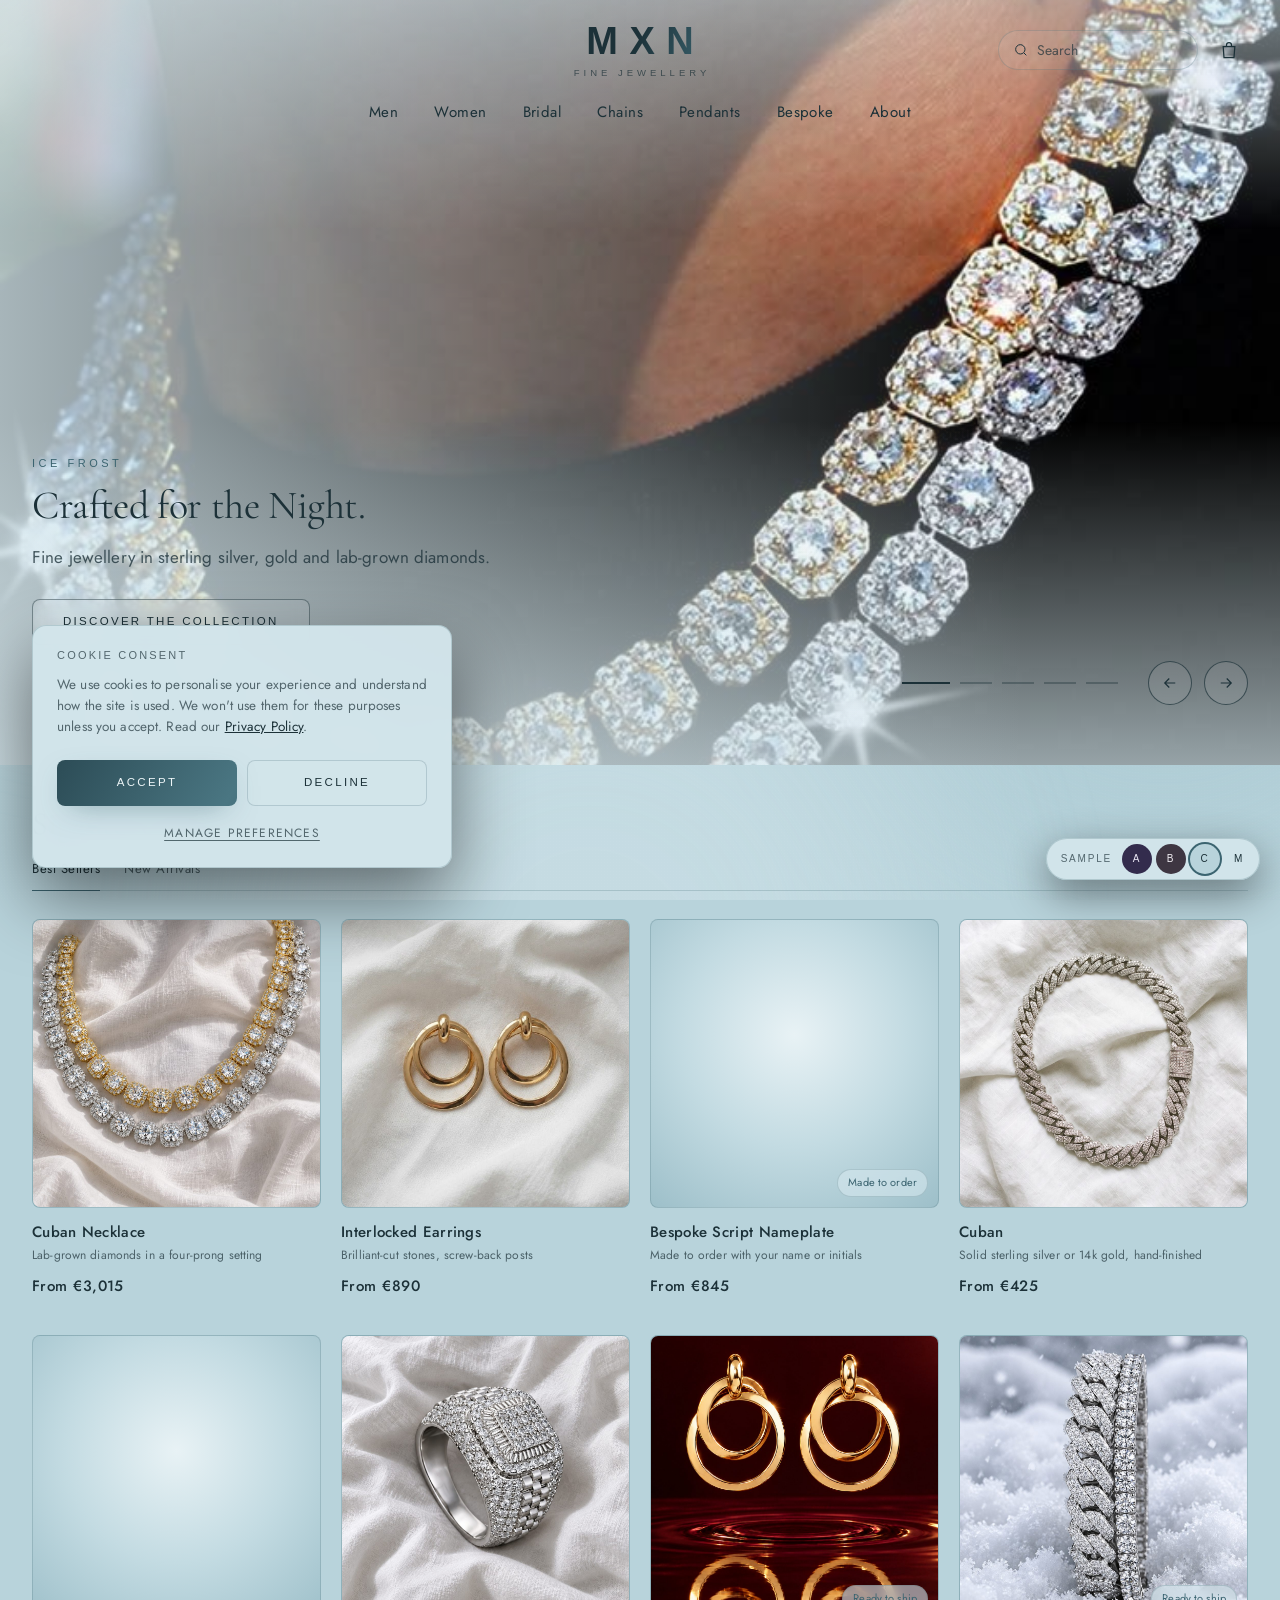
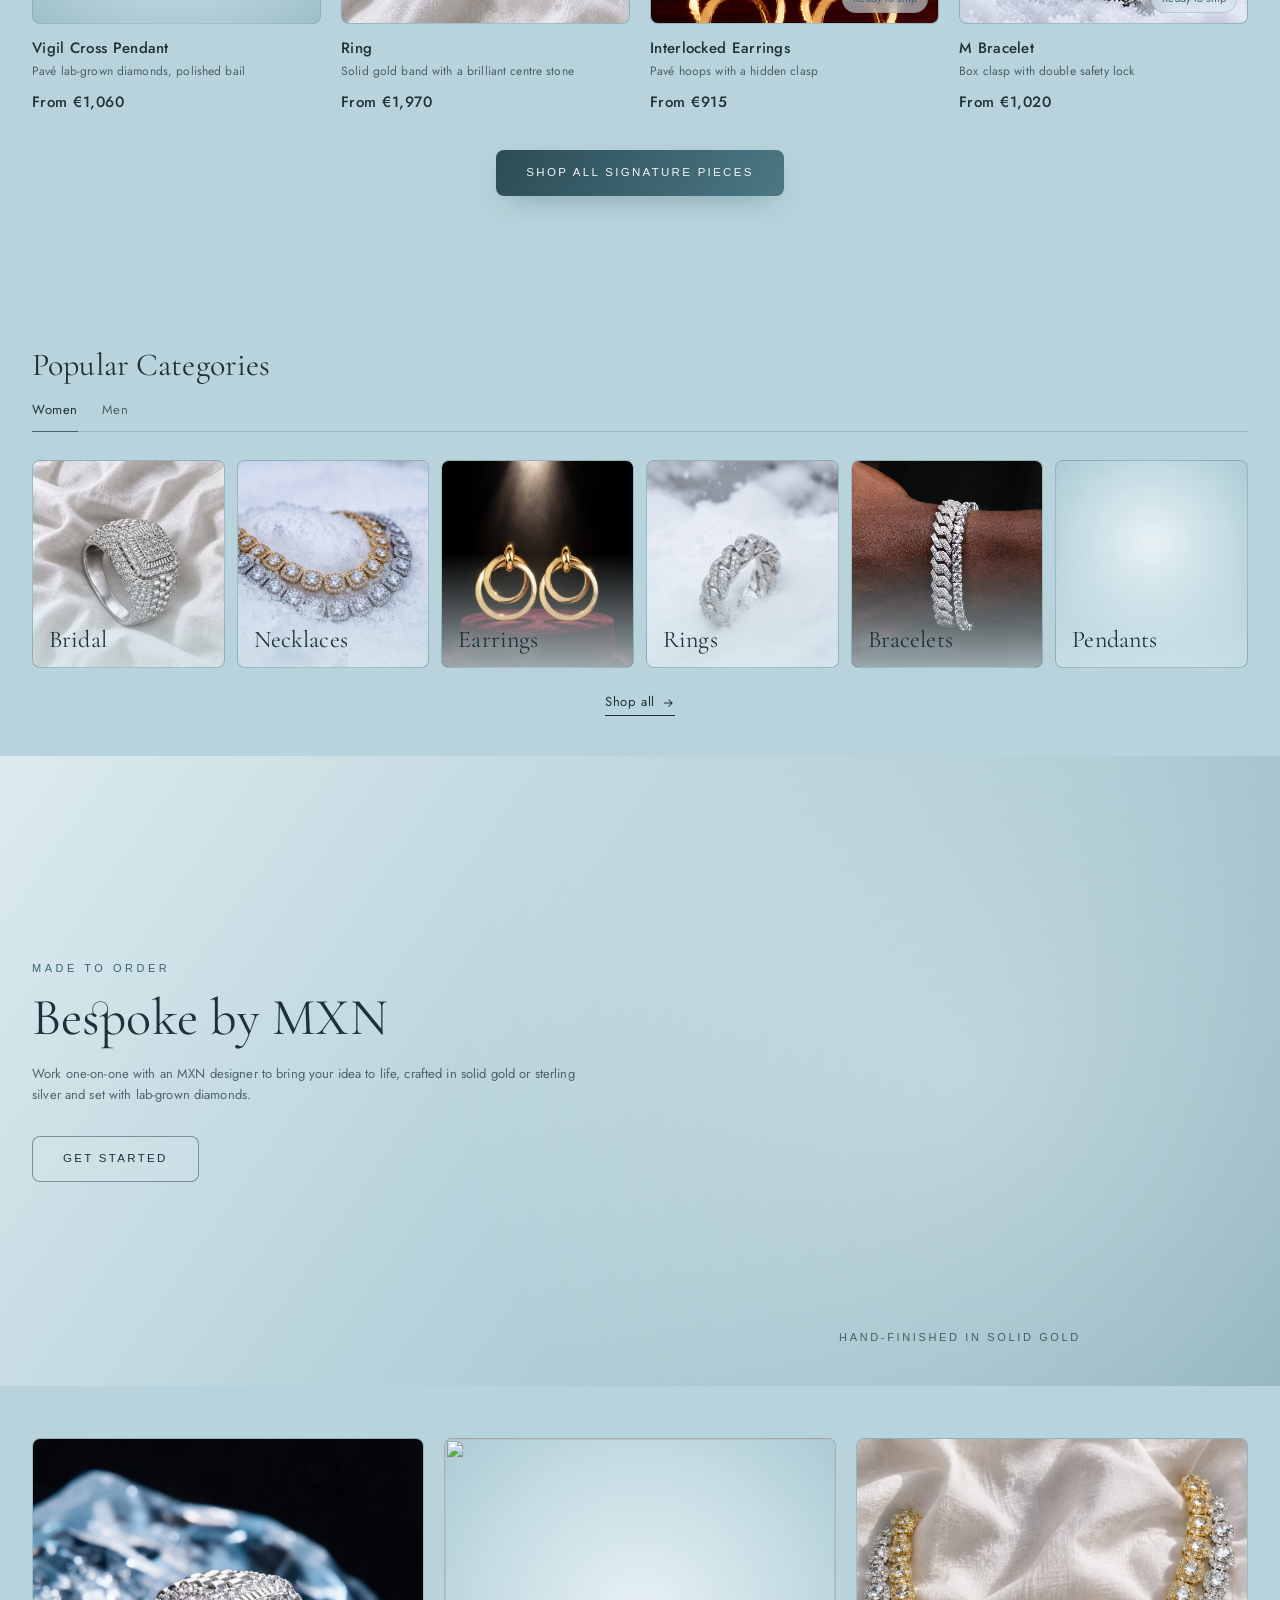
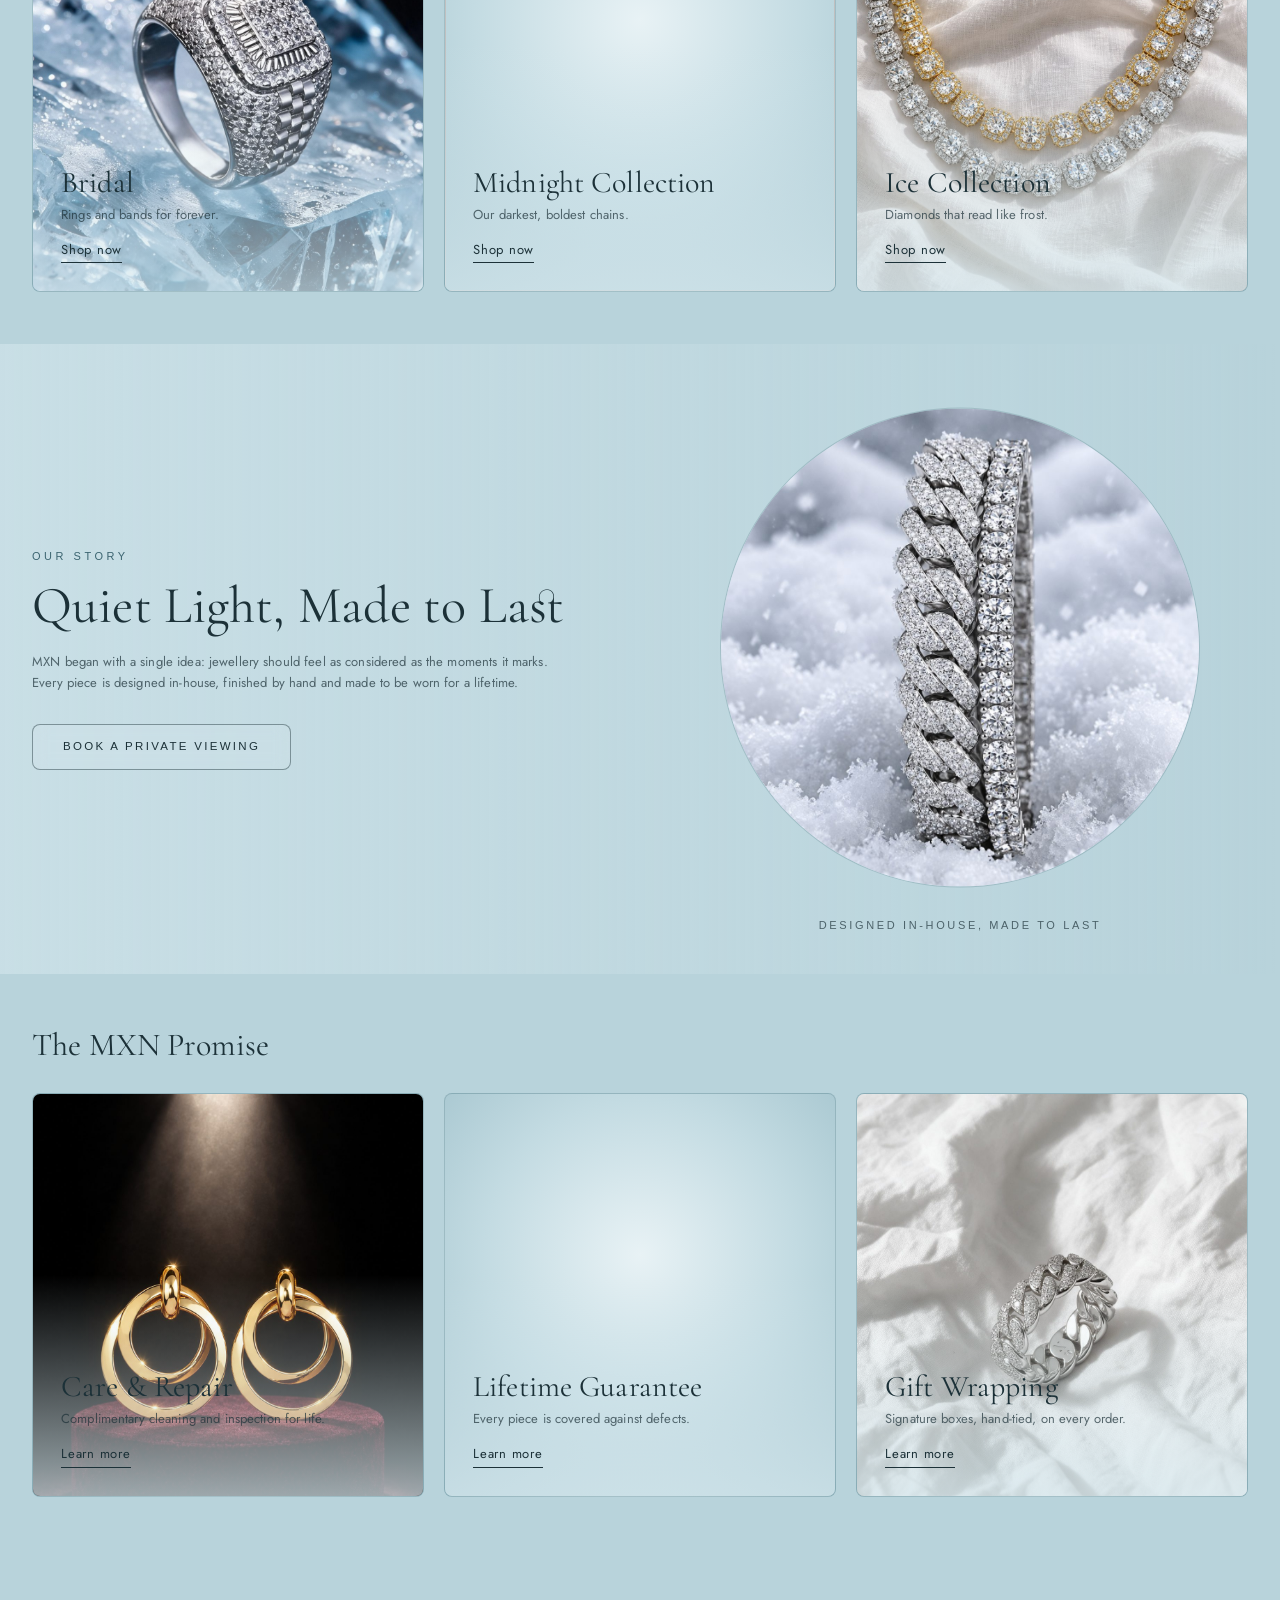
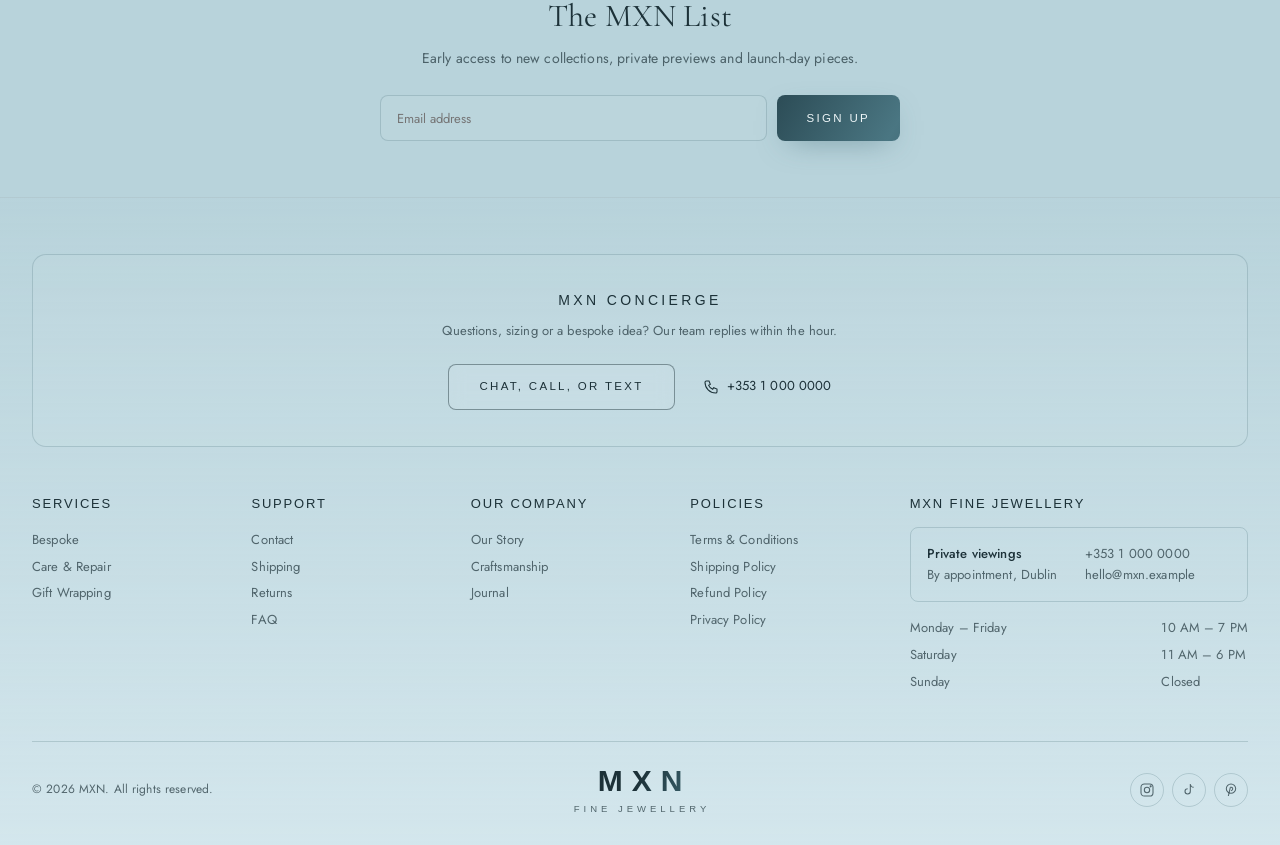
==== frost.html @ 188c4936 "Hero: full-bleed five-photo slideshow Co-Authored-By: Claude Opus 5.5 <noreply@anthropic.com>" ====
<!doctype html>
<html lang="en" data-theme="frost">
<head><meta name="robots" content="noindex, nofollow">
<meta charset="utf-8">
<meta name="viewport" content="width=device-width, initial-scale=1">
<title>MXN | Fine Jewellery — Ice Frost</title>
<meta name="description" content="MXN fine jewellery: chains, pendants, rings and earrings in sterling silver, gold and lab-grown diamonds.">
<script>document.documentElement.dataset.theme='frost';try{localStorage.setItem('mxn-theme','frost')}catch(e){}</script>
<link rel="preconnect" href="https://fonts.googleapis.com">
<link rel="preconnect" href="https://fonts.gstatic.com" crossorigin>
<link rel="stylesheet" href="https://fonts.googleapis.com/css2?family=Cormorant+Garamond:ital,wght@0,400;0,500;0,600;1,400;1,500&family=Jost:wght@300;400;500&family=Syncopate:wght@400;700&display=swap">
<link rel="stylesheet" href="assets/styles.css">
<link rel="icon" href="data:image/svg+xml,%3Csvg xmlns='http://www.w3.org/2000/svg' viewBox='0 0 32 32'%3E%3Crect width='32' height='32' rx='6' fill='%23332c4d'/%3E%3Ctext x='16' y='22' text-anchor='middle' font-family='serif' font-size='15' fill='%23b8d3db'%3EM%3C/text%3E%3C/svg%3E">
</head>
<body class="page-home">
<section class="cookie" id="cookie" aria-labelledby="cookie-h" hidden>
<h2 id="cookie-h">COOKIE CONSENT</h2>
<p>We use cookies to personalise your experience and understand how the site is used. We won't use them for these purposes unless you accept. Read our <a href="privacy-policy.html">Privacy Policy</a>.</p>
<div class="cookie-actions"><div class="cookie-btns"><button class="btn btn-solid" type="button" data-cookie="accept">Accept</button><button class="btn btn-line" type="button" data-cookie="decline">Decline</button></div>
<button class="link-btn small-caps" type="button" data-open="prefs">MANAGE PREFERENCES</button></div>
</section>
<div class="motion-bg" aria-hidden="true"><span class="orb o1"></span><span class="orb o2"></span><span class="orb o3"></span><span class="orb o4"></span><span class="grain"></span></div>
<a class="skip" href="#main">Skip to content</a>
<header class="site-header over-hero" id="top"><div class="header-inner">
<button class="icon-btn menu-btn" type="button" aria-label="Menu" data-open="mobile-menu"><svg viewBox="0 0 24 24" aria-hidden="true"><path d="M3 7h18M3 12h18M3 17h18"/></svg></button>
<a class="logo" href="home.html" aria-label="MXN home"><span class="logo-word">MXN</span><span class="logo-sub">Fine Jewellery</span></a>
<nav class="main-nav" aria-label="Main">
<ul><li class="has-mega" data-mega="men"><details><summary class="nav-link">Men</summary><div class="mega" id="mega-men" role="region" aria-label="men menu">
<div class="mega-inner">
<div class="mega-col"><h4>Men's Categories</h4><ul><li><a href="mens-chains.html">Chains</a></li><li><a href="mens-pendants.html">Pendants</a></li><li><a href="mens-jewelry.html">Earrings</a></li><li><a href="mens-jewelry.html">Bracelets</a></li><li><a href="mens-jewelry.html">Rings</a></li><li><a href="mens-jewelry.html">Necklaces</a></li></ul></div>
<div class="mega-col"><h4>Collections</h4><ul><li><a href="home.html#favourites">Signature Pieces</a></li><li><a href="mens-jewelry.html">New Arrivals</a></li><li><a href="home.html#bespoke">Bespoke</a></li><li><a href="mens-jewelry.html">Gifts</a></li></ul></div>
<div class="mega-tiles"><a class="mega-tile" href="mens-chains.html"><span class="tile-art"><img class="art-photo" src="photos/chains/cuban-01.jpg" alt="" loading="lazy" decoding="async"></span><span class="tile-label">Silver &amp; Gold Chains</span></a><a class="mega-tile" href="mens-pendants.html"><span class="tile-art"><svg class="art art-empty" viewBox="0 0 400 400" aria-hidden="true" xmlns="http://www.w3.org/2000/svg"></svg></span><span class="tile-label">Pendants</span></a><a class="mega-tile" href="home.html#bespoke"><span class="tile-art"><svg class="art art-empty" viewBox="0 0 400 400" aria-hidden="true" xmlns="http://www.w3.org/2000/svg"></svg></span><span class="tile-label">Bespoke</span></a></div>
</div>
<div class="mega-foot"><a href="mens-jewelry.html">Shop all men's jewellery <svg viewBox="0 0 24 24" aria-hidden="true"><path d="M9 6l6 6-6 6"/></svg></a></div>
</div></details></li><li class="has-mega" data-mega="women"><details><summary class="nav-link">Women</summary><div class="mega" id="mega-women" role="region" aria-label="women menu">
<div class="mega-inner">
<div class="mega-col"><h4>Women's Categories</h4><ul><li><a href="mens-jewelry.html">Necklaces</a></li><li><a href="mens-jewelry.html">Earrings</a></li><li><a href="mens-jewelry.html">Rings</a></li><li><a href="mens-jewelry.html">Bracelets</a></li><li><a href="mens-pendants.html">Pendants</a></li><li><a href="home.html#collections">Bridal</a></li></ul></div>
<div class="mega-col"><h4>Collections</h4><ul><li><a href="home.html#favourites">Signature Pieces</a></li><li><a href="mens-jewelry.html">New Arrivals</a></li><li><a href="home.html#bespoke">Bespoke</a></li><li><a href="mens-jewelry.html">Gifts</a></li></ul></div>
<div class="mega-tiles"><a class="mega-tile" href="mens-jewelry.html"><span class="tile-art"><img class="art-photo" src="photos/necklaces/cuban-necklace-01.jpg" alt="" loading="lazy" decoding="async"></span><span class="tile-label">Tennis Necklaces</span></a><a class="mega-tile" href="mens-jewelry.html"><span class="tile-art"><img class="art-photo" src="photos/earrings/interlocked-earrings-02.jpg" alt="" loading="lazy" decoding="async"></span><span class="tile-label">Earrings</span></a><a class="mega-tile" href="mens-jewelry.html"><span class="tile-art"><img class="art-photo" src="photos/rings/cuban-ring-03.jpg" alt="" loading="lazy" decoding="async"></span><span class="tile-label">Rings</span></a></div>
</div>
<div class="mega-foot"><a href="mens-jewelry.html">Shop all women's jewellery <svg viewBox="0 0 24 24" aria-hidden="true"><path d="M9 6l6 6-6 6"/></svg></a></div>
</div></details></li><li><a class="nav-link" href="home.html#collections">Bridal</a></li><li><a class="nav-link" href="mens-chains.html">Chains</a></li><li><a class="nav-link" href="mens-pendants.html">Pendants</a></li><li><a class="nav-link" href="home.html#bespoke">Bespoke</a></li><li><a class="nav-link" href="home.html#story">About</a></li></ul>
</nav>
<div class="header-tools">
<form class="search" role="search" action="mens-jewelry.html"><span class="search-ic"><svg viewBox="0 0 24 24" aria-hidden="true"><circle cx="11" cy="11" r="7"/><path d="M20 20l-3.5-3.5"/></svg></span><input type="search" name="q" placeholder="Search" aria-label="Search"></form>
<button class="icon-btn search-mobile" type="button" aria-label="Search" data-open="search-drawer"><svg viewBox="0 0 24 24" aria-hidden="true"><circle cx="11" cy="11" r="7"/><path d="M20 20l-3.5-3.5"/></svg></button>
<button class="icon-btn bag-btn" type="button" aria-label="Bag" data-open="bag"><svg viewBox="0 0 24 24" aria-hidden="true"><path d="M5 8h14l-1 13H6z"/><path d="M9 8V6a3 3 0 0 1 6 0v2"/></svg><span class="bag-count" hidden>0</span></button>
</div>
</div></header>
<main id="main">

<section class="hero-outer" aria-label="Featured">
<section class="hero" aria-roledescription="carousel" aria-label="Featured">
<div class="hero-track">
<div class="hero-slide active" role="group" aria-label="Slide 1 of 5">
<div class="hero-scene has-photo"><div class="hero-bg"><img class="art-photo" src="photos/chains/box-chain-04.jpg" alt="" style="object-position:50% 35%" fetchpriority="high" decoding="async"></div></div>
<div class="hero-copy"><p class="eyebrow">Ice Frost</p><h1 class="hero-title">Crafted for the Night.</h1><p class="hero-sub">Fine jewellery in sterling silver, gold and lab-grown diamonds.</p><a class="btn btn-glass" href="mens-jewelry.html">Discover the collection</a></div>
</div><div class="hero-slide" role="group" aria-label="Slide 2 of 5" aria-hidden="true">
<div class="hero-scene has-photo"><div class="hero-bg"><img class="art-photo" src="photos/earrings/interlocked-earrings-02.jpg" alt="" style="object-position:50% 40%" decoding="async"></div></div>
<div class="hero-copy"><p class="eyebrow">Ice Frost</p><h1 class="hero-title">Light, Held Close.</h1><p class="hero-sub">Gold earrings that catch every room.</p><a class="btn btn-glass" href="mens-jewelry.html">Shop earrings</a></div>
</div><div class="hero-slide" role="group" aria-label="Slide 3 of 5" aria-hidden="true">
<div class="hero-scene has-photo"><div class="hero-bg"><img class="art-photo" src="photos/necklaces/cuban-necklace-03.jpg" alt="" style="object-position:50% 50%" decoding="async"></div></div>
<div class="hero-copy"><p class="eyebrow">Ice Frost</p><h1 class="hero-title">Cut Like Ice.</h1><p class="hero-sub">Lab-grown diamonds, set by hand in silver and gold.</p><a class="btn btn-glass" href="mens-jewelry.html">Shop necklaces</a></div>
</div><div class="hero-slide" role="group" aria-label="Slide 4 of 5" aria-hidden="true">
<div class="hero-scene has-photo"><div class="hero-bg"><img class="art-photo" src="photos/rings/ring-07.jpg" alt="" style="object-position:50% 55%" decoding="async"></div></div>
<div class="hero-copy"><p class="eyebrow">Ice Frost</p><h1 class="hero-title">Bespoke by MXN.</h1><p class="hero-sub">Your name, your initials, your idea — made by hand.</p><a class="btn btn-glass" href="home.html#bespoke">Start your design</a></div>
</div><div class="hero-slide" role="group" aria-label="Slide 5 of 5" aria-hidden="true">
<div class="hero-scene has-photo"><div class="hero-bg"><img class="art-photo" src="photos/bracelets/cuban-bracelet-05.jpg" alt="" style="object-position:50% 50%" decoding="async"></div></div>
<div class="hero-copy"><p class="eyebrow">Ice Frost</p><h1 class="hero-title">Made to Be Stacked.</h1><p class="hero-sub">Cuban links and tennis bracelets that layer beautifully.</p><a class="btn btn-glass" href="mens-jewelry.html">Shop bracelets</a></div>
</div>
</div>
<div class="hero-ctrl"><div class="hero-dots"><button type="button" aria-label="Go to slide 1" class="on" data-slide="0"></button><button type="button" aria-label="Go to slide 2" class="" data-slide="1"></button><button type="button" aria-label="Go to slide 3" class="" data-slide="2"></button><button type="button" aria-label="Go to slide 4" class="" data-slide="3"></button><button type="button" aria-label="Go to slide 5" class="" data-slide="4"></button></div>
<button class="circle-btn" type="button" aria-label="Previous slide" data-hero="prev"><svg viewBox="0 0 24 24" aria-hidden="true"><path d="M19 12H5M11 6l-6 6 6 6"/></svg></button><button class="circle-btn" type="button" aria-label="Next slide" data-hero="next"><svg viewBox="0 0 24 24" aria-hidden="true"><path d="M5 12h14M13 6l6 6-6 6"/></svg></button></div>
</section>
</section>

<section class="sec favourites" id="favourites" aria-labelledby="fav-h">
<div class="sec-head"><h2 id="fav-h" class="reveal">Signature Pieces</h2>
<div class="tabs line" role="tablist"><button role="tab" aria-selected="true" data-tab="fav-best">Best Sellers</button><button role="tab" aria-selected="false" data-tab="fav-new">New Arrivals</button></div></div>
<div class="tab-panel grid products" id="fav-best"><div class="card reveal " data-price="3015" data-metal="gold" data-ready="0" data-new="0" data-id="33">
<a class="card-media" href="#" aria-label="Cuban Necklace">
<span class="card-img a photo"><img src="photos/necklaces/cuban-necklace-01.jpg" alt="Cuban Necklace" loading="lazy" decoding="async"></span><span class="card-img b photo"><img src="photos/necklaces/cuban-necklace-01-hover.jpg" alt="" loading="lazy" decoding="async"></span>
<span class="shine"></span>

</a>
<button class="quick-add" type="button" data-add="Cuban Necklace">Add to bag</button>
<div class="card-body">
<h3 class="card-title"><a href="#">Cuban Necklace</a></h3>
<p class="card-line">Lab-grown diamonds in a four-prong setting</p>
<p class="price">From €3,015</p>
</div>
</div><div class="card reveal " data-price="890" data-metal="silver" data-ready="0" data-new="0" data-id="34">
<a class="card-media" href="#" aria-label="Interlocked Earrings">
<span class="card-img a photo"><img src="photos/earrings/interlocked-earrings-01.jpg" alt="Interlocked Earrings" loading="lazy" decoding="async"></span><span class="card-img b photo"><img src="photos/earrings/interlocked-earrings-01-hover.jpg" alt="" loading="lazy" decoding="async"></span>
<span class="shine"></span>

</a>
<button class="quick-add" type="button" data-add="Interlocked Earrings">Add to bag</button>
<div class="card-body">
<h3 class="card-title"><a href="#">Interlocked Earrings</a></h3>
<p class="card-line">Brilliant-cut stones, screw-back posts</p>
<p class="price">From €890</p>
</div>
</div><div class="card reveal " data-price="845" data-metal="rose" data-ready="1" data-new="1" data-id="35">
<a class="card-media" href="#" aria-label="Bespoke Script Nameplate">
<span class="card-img a"><svg class="art art-empty" viewBox="0 0 400 400" aria-hidden="true" xmlns="http://www.w3.org/2000/svg"></svg></span><span class="card-img b"><svg class="art art-empty" viewBox="0 0 400 400" aria-hidden="true" xmlns="http://www.w3.org/2000/svg"></svg></span>
<span class="shine"></span>
<span class="badge">Made to order</span>
</a>
<button class="quick-add" type="button" data-add="Bespoke Script Nameplate">Add to bag</button>
<div class="card-body">
<h3 class="card-title"><a href="#">Bespoke Script Nameplate</a></h3>
<p class="card-line">Made to order with your name or initials</p>
<p class="price">From €845</p>
</div>
</div><div class="card reveal " data-price="425" data-metal="rose" data-ready="0" data-new="0" data-id="36">
<a class="card-media" href="#" aria-label="Cuban">
<span class="card-img a photo"><img src="photos/chains/cuban-01.jpg" alt="Cuban" loading="lazy" decoding="async"></span><span class="card-img b photo"><img src="photos/chains/cuban-01-hover.jpg" alt="" loading="lazy" decoding="async"></span>
<span class="shine"></span>

</a>
<button class="quick-add" type="button" data-add="Cuban">Add to bag</button>
<div class="card-body">
<h3 class="card-title"><a href="#">Cuban</a></h3>
<p class="card-line">Solid sterling silver or 14k gold, hand-finished</p>
<p class="price">From €425</p>
</div>
</div><div class="card reveal " data-price="1060" data-metal="gold" data-ready="0" data-new="1" data-id="37">
<a class="card-media" href="#" aria-label="Vigil Cross Pendant">
<span class="card-img a"><svg class="art art-empty" viewBox="0 0 400 400" aria-hidden="true" xmlns="http://www.w3.org/2000/svg"></svg></span><span class="card-img b"><svg class="art art-empty" viewBox="0 0 400 400" aria-hidden="true" xmlns="http://www.w3.org/2000/svg"></svg></span>
<span class="shine"></span>

</a>
<button class="quick-add" type="button" data-add="Vigil Cross Pendant">Add to bag</button>
<div class="card-body">
<h3 class="card-title"><a href="#">Vigil Cross Pendant</a></h3>
<p class="card-line">Pavé lab-grown diamonds, polished bail</p>
<p class="price">From €1,060</p>
</div>
</div><div class="card reveal " data-price="1970" data-metal="silver" data-ready="0" data-new="0" data-id="38">
<a class="card-media" href="#" aria-label="Ring">
<span class="card-img a photo"><img src="photos/rings/ring-01.jpg" alt="Ring" loading="lazy" decoding="async"></span><span class="card-img b photo"><img src="photos/rings/ring-01-hover.jpg" alt="" loading="lazy" decoding="async"></span>
<span class="shine"></span>

</a>
<button class="quick-add" type="button" data-add="Ring">Add to bag</button>
<div class="card-body">
<h3 class="card-title"><a href="#">Ring</a></h3>
<p class="card-line">Solid gold band with a brilliant centre stone</p>
<p class="price">From €1,970</p>
</div>
</div><div class="card reveal " data-price="915" data-metal="gold" data-ready="1" data-new="1" data-id="39">
<a class="card-media" href="#" aria-label="Interlocked Earrings">
<span class="card-img a photo"><img src="photos/earrings/interlocked-earrings-02.jpg" alt="Interlocked Earrings" loading="lazy" decoding="async"></span><span class="card-img b photo"><img src="photos/earrings/interlocked-earrings-02-hover.jpg" alt="" loading="lazy" decoding="async"></span>
<span class="shine"></span>
<span class="badge">Ready to ship</span>
</a>
<button class="quick-add" type="button" data-add="Interlocked Earrings">Add to bag</button>
<div class="card-body">
<h3 class="card-title"><a href="#">Interlocked Earrings</a></h3>
<p class="card-line">Pavé hoops with a hidden clasp</p>
<p class="price">From €915</p>
</div>
</div><div class="card reveal " data-price="1020" data-metal="rose" data-ready="1" data-new="0" data-id="40">
<a class="card-media" href="#" aria-label="M Bracelet">
<span class="card-img a photo"><img src="photos/bracelets/m-bracelet-01.jpg" alt="M Bracelet" loading="lazy" decoding="async"></span><span class="card-img b photo"><img src="photos/bracelets/m-bracelet-01-hover.jpg" alt="" loading="lazy" decoding="async"></span>
<span class="shine"></span>
<span class="badge">Ready to ship</span>
</a>
<button class="quick-add" type="button" data-add="M Bracelet">Add to bag</button>
<div class="card-body">
<h3 class="card-title"><a href="#">M Bracelet</a></h3>
<p class="card-line">Box clasp with double safety lock</p>
<p class="price">From €1,020</p>
</div>
</div></div>
<div class="tab-panel grid products" id="fav-new" hidden><div class="card reveal " data-price="865" data-metal="silver" data-ready="1" data-new="0" data-id="41">
<a class="card-media" href="#" aria-label="Vigil Cross Pendant">
<span class="card-img a"><svg class="art art-empty" viewBox="0 0 400 400" aria-hidden="true" xmlns="http://www.w3.org/2000/svg"></svg></span><span class="card-img b"><svg class="art art-empty" viewBox="0 0 400 400" aria-hidden="true" xmlns="http://www.w3.org/2000/svg"></svg></span>
<span class="shine"></span>
<span class="badge">Ready to ship</span>
</a>
<button class="quick-add" type="button" data-add="Vigil Cross Pendant">Add to bag</button>
<div class="card-body">
<h3 class="card-title"><a href="#">Vigil Cross Pendant</a></h3>
<p class="card-line">Pavé lab-grown diamonds, polished bail</p>
<p class="price">From €865</p>
</div>
</div><div class="card reveal " data-price="480" data-metal="rose" data-ready="1" data-new="0" data-id="42">
<a class="card-media" href="#" aria-label="Cuban">
<span class="card-img a photo"><img src="photos/chains/cuban-02.jpg" alt="Cuban" loading="lazy" decoding="async"></span><span class="card-img b photo same"><img src="photos/chains/cuban-02.jpg" alt="" loading="lazy" decoding="async"></span>
<span class="shine"></span>
<span class="badge">Ready to ship</span>
</a>
<button class="quick-add" type="button" data-add="Cuban">Add to bag</button>
<div class="card-body">
<h3 class="card-title"><a href="#">Cuban</a></h3>
<p class="card-line">Solid sterling silver or 14k gold, hand-finished</p>
<p class="price">From €480</p>
</div>
</div><div class="card reveal " data-price="1160" data-metal="rose" data-ready="1" data-new="1" data-id="43">
<a class="card-media" href="#" aria-label="Interlocked Earrings">
<span class="card-img a photo"><img src="photos/earrings/interlocked-earrings-03.jpg" alt="Interlocked Earrings" loading="lazy" decoding="async"></span><span class="card-img b photo same"><img src="photos/earrings/interlocked-earrings-03.jpg" alt="" loading="lazy" decoding="async"></span>
<span class="shine"></span>
<span class="badge">Ready to ship</span>
</a>
<button class="quick-add" type="button" data-add="Interlocked Earrings">Add to bag</button>
<div class="card-body">
<h3 class="card-title"><a href="#">Interlocked Earrings</a></h3>
<p class="card-line">Pavé hoops with a hidden clasp</p>
<p class="price">From €1,160</p>
</div>
</div><div class="card reveal " data-price="2150" data-metal="silver" data-ready="1" data-new="1" data-id="44">
<a class="card-media" href="#" aria-label="Ring">
<span class="card-img a photo"><img src="photos/rings/ring-02.jpg" alt="Ring" loading="lazy" decoding="async"></span><span class="card-img b photo same"><img src="photos/rings/ring-02.jpg" alt="" loading="lazy" decoding="async"></span>
<span class="shine"></span>
<span class="badge">Ready to ship</span>
</a>
<button class="quick-add" type="button" data-add="Ring">Add to bag</button>
<div class="card-body">
<h3 class="card-title"><a href="#">Ring</a></h3>
<p class="card-line">Solid gold band with a brilliant centre stone</p>
<p class="price">From €2,150</p>
</div>
</div><div class="card reveal " data-price="1160" data-metal="gold" data-ready="1" data-new="0" data-id="45">
<a class="card-media" href="#" aria-label="M Bracelet">
<span class="card-img a photo"><img src="photos/bracelets/m-bracelet-02.jpg" alt="M Bracelet" loading="lazy" decoding="async"></span><span class="card-img b photo same"><img src="photos/bracelets/m-bracelet-02.jpg" alt="" loading="lazy" decoding="async"></span>
<span class="shine"></span>
<span class="badge">Ready to ship</span>
</a>
<button class="quick-add" type="button" data-add="M Bracelet">Add to bag</button>
<div class="card-body">
<h3 class="card-title"><a href="#">M Bracelet</a></h3>
<p class="card-line">Box clasp with double safety lock</p>
<p class="price">From €1,160</p>
</div>
</div><div class="card reveal " data-price="690" data-metal="silver" data-ready="0" data-new="0" data-id="46">
<a class="card-media" href="#" aria-label="Queen Bee">
<span class="card-img a photo"><img src="photos/earrings/queen-bee-04.jpg" alt="Queen Bee" loading="lazy" decoding="async"></span><span class="card-img b photo"><img src="photos/earrings/queen-bee-04-hover.jpg" alt="" loading="lazy" decoding="async"></span>
<span class="shine"></span>

</a>
<button class="quick-add" type="button" data-add="Queen Bee">Add to bag</button>
<div class="card-body">
<h3 class="card-title"><a href="#">Queen Bee</a></h3>
<p class="card-line">Brilliant-cut stones, screw-back posts</p>
<p class="price">From €690</p>
</div>
</div><div class="card reveal " data-price="2965" data-metal="gold" data-ready="0" data-new="0" data-id="47">
<a class="card-media" href="#" aria-label="Cuban Necklace">
<span class="card-img a photo"><img src="photos/necklaces/cuban-necklace-02.jpg" alt="Cuban Necklace" loading="lazy" decoding="async"></span><span class="card-img b photo"><img src="photos/necklaces/cuban-necklace-02-hover.jpg" alt="" loading="lazy" decoding="async"></span>
<span class="shine"></span>

</a>
<button class="quick-add" type="button" data-add="Cuban Necklace">Add to bag</button>
<div class="card-body">
<h3 class="card-title"><a href="#">Cuban Necklace</a></h3>
<p class="card-line">Lab-grown diamonds in a four-prong setting</p>
<p class="price">From €2,965</p>
</div>
</div><div class="card reveal " data-price="1205" data-metal="rose" data-ready="1" data-new="0" data-id="48">
<a class="card-media" href="#" aria-label="Vigil Cross Pendant">
<span class="card-img a"><svg class="art art-empty" viewBox="0 0 400 400" aria-hidden="true" xmlns="http://www.w3.org/2000/svg"></svg></span><span class="card-img b"><svg class="art art-empty" viewBox="0 0 400 400" aria-hidden="true" xmlns="http://www.w3.org/2000/svg"></svg></span>
<span class="shine"></span>
<span class="badge">Ready to ship</span>
</a>
<button class="quick-add" type="button" data-add="Vigil Cross Pendant">Add to bag</button>
<div class="card-body">
<h3 class="card-title"><a href="#">Vigil Cross Pendant</a></h3>
<p class="card-line">Pavé lab-grown diamonds, polished bail</p>
<p class="price">From €1,205</p>
</div>
</div></div>
<div class="center"><a class="btn btn-solid" href="mens-jewelry.html">Shop all signature pieces</a></div>
</section>

<section class="sec categories" id="categories" aria-labelledby="cat-h">
<div class="sec-head"><h2 id="cat-h" class="reveal">Popular Categories</h2>
<div class="tabs line" role="tablist"><button role="tab" aria-selected="true" data-tab="cat-women">Women</button><button role="tab" aria-selected="false" data-tab="cat-men">Men</button></div></div>
<div class="tab-panel grid cats" id="cat-women"><a class="cat-tile reveal" href="home.html#collections"><span class="tile-art"><img class="art-photo" src="photos/rings/ring-01.jpg" alt="" loading="lazy" decoding="async"></span><span class="tile-label">Bridal</span></a><a class="cat-tile reveal" href="mens-jewelry.html"><span class="tile-art"><img class="art-photo" src="photos/necklaces/cuban-necklace-02.jpg" alt="" loading="lazy" decoding="async"></span><span class="tile-label">Necklaces</span></a><a class="cat-tile reveal" href="mens-jewelry.html"><span class="tile-art"><img class="art-photo" src="photos/earrings/interlocked-earrings-03.jpg" alt="" loading="lazy" decoding="async"></span><span class="tile-label">Earrings</span></a><a class="cat-tile reveal" href="mens-jewelry.html"><span class="tile-art"><img class="art-photo" src="photos/rings/cuban-ring-04.jpg" alt="" loading="lazy" decoding="async"></span><span class="tile-label">Rings</span></a><a class="cat-tile reveal" href="mens-jewelry.html"><span class="tile-art"><img class="art-photo" src="photos/bracelets/cuban-bracelet-05.jpg" alt="" loading="lazy" decoding="async"></span><span class="tile-label">Bracelets</span></a><a class="cat-tile reveal" href="mens-pendants.html"><span class="tile-art"><svg class="art art-empty" viewBox="0 0 400 400" aria-hidden="true" xmlns="http://www.w3.org/2000/svg"></svg></span><span class="tile-label">Pendants</span></a></div>
<div class="tab-panel grid cats" id="cat-men" hidden><a class="cat-tile reveal" href="mens-chains.html"><span class="tile-art"><img class="art-photo" src="photos/chains/cuban-01.jpg" alt="" loading="lazy" decoding="async"></span><span class="tile-label">Chains</span></a><a class="cat-tile reveal" href="mens-pendants.html"><span class="tile-art"><svg class="art art-empty" viewBox="0 0 400 400" aria-hidden="true" xmlns="http://www.w3.org/2000/svg"></svg></span><span class="tile-label">Pendants</span></a><a class="cat-tile reveal" href="mens-jewelry.html"><span class="tile-art"><img class="art-photo" src="photos/rings/cuban-ring-03.jpg" alt="" loading="lazy" decoding="async"></span><span class="tile-label">Rings</span></a><a class="cat-tile reveal" href="mens-jewelry.html"><span class="tile-art"><img class="art-photo" src="photos/bracelets/tennis-bracelet-04.jpg" alt="" loading="lazy" decoding="async"></span><span class="tile-label">Bracelets</span></a><a class="cat-tile reveal" href="mens-jewelry.html"><span class="tile-art"><img class="art-photo" src="photos/earrings/queen-bee-05.jpg" alt="" loading="lazy" decoding="async"></span><span class="tile-label">Earrings</span></a><a class="cat-tile reveal" href="mens-chains.html"><span class="tile-art"><img class="art-photo" src="photos/necklaces/cuban-necklace-03.jpg" alt="" loading="lazy" decoding="async"></span><span class="tile-label">Tennis Chains</span></a></div>
<div class="center"><a class="text-link" href="mens-jewelry.html">Shop all <svg viewBox="0 0 24 24" aria-hidden="true"><path d="M5 12h14M13 6l6 6-6 6"/></svg></a></div>
</section>

<section class="bespoke" id="bespoke" aria-labelledby="bes-h">
<div class="bespoke-copy reveal"><p class="eyebrow">Made to order</p><h2 id="bes-h">Bespoke by MXN</h2><p>Work one-on-one with an MXN designer to bring your idea to life, crafted in solid gold or sterling silver and set with lab-grown diamonds.</p><a class="btn btn-glass" href="#" data-open="concierge">Get started</a></div>
<div class="bespoke-art" role="img" aria-label="Bespoke nameplate and shield pendant"><p class="art-caption">Hand-finished in solid gold</p><div class="parallax" data-speed="0.12"><svg class="art art-empty" viewBox="0 0 400 400" aria-hidden="true" xmlns="http://www.w3.org/2000/svg"></svg></div><div class="parallax p2" data-speed="-0.08"><svg class="art art-empty" viewBox="0 0 400 400" aria-hidden="true" xmlns="http://www.w3.org/2000/svg"></svg></div></div>
</section>

<section class="sec features" id="collections" aria-label="Collections">
<div class="grid three">
<a class="feature reveal" href="mens-jewelry.html"><span class="tile-art"><img class="art-photo" src="photos/rings/ring-02.jpg" alt="" loading="lazy" decoding="async"></span><span class="feature-copy"><h3>Bridal</h3><small>Rings and bands for forever.</small><span class="text-link">Shop now</span></span></a><a class="feature reveal" href="mens-chains.html"><span class="tile-art"><img class="art-photo" src="photos/chains/cuban-03.jpg" alt="" loading="lazy" decoding="async"></span><span class="feature-copy"><h3>Midnight Collection</h3><small>Our darkest, boldest chains.</small><span class="text-link">Shop now</span></span></a><a class="feature reveal" href="mens-pendants.html"><span class="tile-art"><img class="art-photo" src="photos/necklaces/cuban-necklace-01.jpg" alt="" loading="lazy" decoding="async"></span><span class="feature-copy"><h3>Ice Collection</h3><small>Diamonds that read like frost.</small><span class="text-link">Shop now</span></span></a>
</div>
</section>

<section class="story" id="story" aria-labelledby="story-h">
<div class="story-copy reveal"><p class="eyebrow">Our Story</p><h2 id="story-h">Quiet Light, Made to Last</h2><p>MXN began with a single idea: jewellery should feel as considered as the moments it marks. Every piece is designed in-house, finished by hand and made to be worn for a lifetime.</p><a class="btn btn-glass" href="#" data-open="concierge">Book a private viewing</a></div>
<div class="story-art" role="img" aria-label="Cuban link bracelet"><p class="art-caption">Designed in-house, made to last</p><div class="story-frame parallax has-photo" data-speed="0.06"><img class="art-photo" src="photos/bracelets/m-bracelet-01.jpg" alt="" loading="lazy" decoding="async"></div></div>
</section>

<section class="sec promise" id="promise" aria-labelledby="pr-h">
<h2 id="pr-h" class="reveal">The MXN Promise</h2>
<div class="grid three">
<a class="feature small reveal" href="#" data-open="concierge"><span class="tile-art"><img class="art-photo" src="photos/earrings/interlocked-earrings-03.jpg" alt="" loading="lazy" decoding="async"></span><span class="feature-copy"><h3>Care &amp; Repair</h3><small>Complimentary cleaning and inspection for life.</small><span class="text-link">Learn more</span></span></a><a class="feature small reveal" href="#" data-open="concierge"><span class="tile-art"><svg class="art art-empty" viewBox="0 0 400 400" aria-hidden="true" xmlns="http://www.w3.org/2000/svg"></svg></span><span class="feature-copy"><h3>Lifetime Guarantee</h3><small>Every piece is covered against defects.</small><span class="text-link">Learn more</span></span></a><a class="feature small reveal" href="#" data-open="concierge"><span class="tile-art"><img class="art-photo" src="photos/rings/cuban-ring-05.jpg" alt="" loading="lazy" decoding="async"></span><span class="feature-copy"><h3>Gift Wrapping</h3><small>Signature boxes, hand-tied, on every order.</small><span class="text-link">Learn more</span></span></a>
</div>
</section>
<section class="newsletter" aria-labelledby="nl-h"><div class="nl-inner reveal">
<h2 id="nl-h">The MXN List</h2>
<p>Early access to new collections, private previews and launch-day pieces.</p>
<form class="nl-form" data-thanks="You're on the list."><input required type="email" placeholder="Email address" aria-label="Email address"><button class="btn btn-solid" type="submit">Sign up</button></form>
</div></section>
</main>
<footer class="site-footer">
<div class="concierge-strip"><p class="cs-h">MXN Concierge</p><p class="cs-sub">Questions, sizing or a bespoke idea? Our team replies within the hour.</p>
<div class="cs-actions"><button type="button" class="btn btn-glass" data-open="concierge">Chat, Call, or Text</button><a class="cs-phone" href="tel:+35310000000"><svg viewBox="0 0 24 24" aria-hidden="true"><path d="M5 3h4l2 5-2.5 1.5a11 11 0 0 0 6 6L16 13l5 2v4a2 2 0 0 1-2 2A16 16 0 0 1 3 5a2 2 0 0 1 2-2"/></svg><span>+353 1 000 0000</span></a></div></div>
<div class="footer-grid">
<div class="f-links"><div class="f-col"><details open><summary><h2 class="f-h">Services</h2><svg viewBox="0 0 24 24" aria-hidden="true"><path d="M9 6l6 6-6 6"/></svg></summary><ul><li><a href="home.html#bespoke">Bespoke</a></li><li><a href="home.html#promise">Care &amp; Repair</a></li><li><a href="home.html#promise">Gift Wrapping</a></li></ul></details></div><div class="f-col"><details open><summary><h2 class="f-h">Support</h2><svg viewBox="0 0 24 24" aria-hidden="true"><path d="M9 6l6 6-6 6"/></svg></summary><ul><li><a href="#concierge" data-open="concierge">Contact</a></li><li><a href="privacy-policy.html">Shipping</a></li><li><a href="privacy-policy.html">Returns</a></li><li><a href="home.html#promise">FAQ</a></li></ul></details></div><div class="f-col"><details open><summary><h2 class="f-h">Our Company</h2><svg viewBox="0 0 24 24" aria-hidden="true"><path d="M9 6l6 6-6 6"/></svg></summary><ul><li><a href="home.html#story">Our Story</a></li><li><a href="home.html#story">Craftsmanship</a></li><li><a href="home.html#story">Journal</a></li></ul></details></div><div class="f-col"><details open><summary><h2 class="f-h">Policies</h2><svg viewBox="0 0 24 24" aria-hidden="true"><path d="M9 6l6 6-6 6"/></svg></summary><ul><li><a href="privacy-policy.html">Terms &amp; Conditions</a></li><li><a href="privacy-policy.html">Shipping Policy</a></li><li><a href="privacy-policy.html">Refund Policy</a></li><li><a href="privacy-policy.html">Privacy Policy</a></li></ul></details></div></div>
<div class="f-col f-brand"><h2 class="f-h">MXN Fine Jewellery</h2><div class="f-box"><p><b>Private viewings</b><br>By appointment, Dublin</p><p><a href="tel:+35310000000">+353 1 000 0000</a><br><a href="mailto:hello@mxn.example">hello@mxn.example</a></p></div>
<dl class="hours"><dt>Monday – Friday</dt><dd>10 AM – 7 PM</dd><dt>Saturday</dt><dd>11 AM – 6 PM</dd><dt>Sunday</dt><dd>Closed</dd></dl></div>
</div>
<div class="footer-base"><span>© 2026 MXN. All rights reserved.</span><a class="logo big" href="home.html"><span class="logo-word">MXN</span><span class="logo-sub">Fine Jewellery</span></a>
<span class="socials"><a href="#" aria-label="Instagram"><svg viewBox="0 0 24 24" aria-hidden="true"><rect x="3" y="3" width="18" height="18" rx="5"/><circle cx="12" cy="12" r="4"/><circle cx="17.5" cy="6.5" r=".8"/></svg></a><a href="#" aria-label="TikTok"><svg viewBox="0 0 24 24" aria-hidden="true"><path d="M14 3v11a4 4 0 1 1-4-4M14 3c.5 3 2.5 5 5 5"/></svg></a><a href="#" aria-label="Pinterest"><svg viewBox="0 0 24 24" aria-hidden="true"><circle cx="12" cy="10" r="7"/><path d="M11 8l-3 13M11 8c4-1 5 4 1 5"/></svg></a></span></div>
</footer>
<div class="sample-switch" role="group" aria-label="Landing page samples"><span>Sample</span><a href="home.html" class="" data-theme-link="amethyst" title="Amethyst Night">A</a><a href="plum.html" class="" data-theme-link="plum" title="Smoked Plum">B</a><a href="frost.html" class="on" data-theme-link="frost" title="Ice Frost">C</a><a href="motion.html" class="" title="Motion test (Amethyst Night with Motion effects)">M</a></div>

<div class="scrim" data-close></div>
<aside class="drawer drawer-left mobile-menu" id="mobile-menu" aria-label="Menu" role="dialog" aria-modal="true" hidden>
<div class="drawer-head"><h2 class="sr-only">Menu</h2><a class="logo" href="home.html"><span class="logo-word">MXN</span><span class="logo-sub">Fine Jewellery</span></a><button class="icon-btn round" type="button" aria-label="Close" data-close><svg viewBox="0 0 24 24" aria-hidden="true"><path d="M6 6l12 12M18 6L6 18"/></svg></button></div>
<form class="search wide" action="mens-jewelry.html"><span class="search-ic"><svg viewBox="0 0 24 24" aria-hidden="true"><circle cx="11" cy="11" r="7"/><path d="M20 20l-3.5-3.5"/></svg></span><input type="search" name="q" placeholder="What are you looking for?" aria-label="Search"></form>
<ul class="mm-list"><li><details><summary>Men<svg viewBox="0 0 24 24" aria-hidden="true"><path d="M9 6l6 6-6 6"/></svg></summary><ul><li><a href="mens-chains.html">Chains</a></li><li><a href="mens-pendants.html">Pendants</a></li><li><a href="mens-jewelry.html">Earrings</a></li><li><a href="mens-jewelry.html">Bracelets</a></li><li><a href="mens-jewelry.html">Rings</a></li><li><a href="mens-jewelry.html">Necklaces</a></li></ul></details></li><li><details><summary>Women<svg viewBox="0 0 24 24" aria-hidden="true"><path d="M9 6l6 6-6 6"/></svg></summary><ul><li><a href="mens-jewelry.html">Necklaces</a></li><li><a href="mens-jewelry.html">Earrings</a></li><li><a href="mens-jewelry.html">Rings</a></li><li><a href="mens-jewelry.html">Bracelets</a></li><li><a href="mens-pendants.html">Pendants</a></li><li><a href="home.html#collections">Bridal</a></li></ul></details></li><li><a href="home.html#collections">Bridal</a></li><li><a href="mens-chains.html">Chains</a></li><li><a href="mens-pendants.html">Pendants</a></li><li><a href="home.html#bespoke">Bespoke</a></li><li><details><summary>About<svg viewBox="0 0 24 24" aria-hidden="true"><path d="M9 6l6 6-6 6"/></svg></summary><ul><li><a href="home.html#story">Our Story</a></li><li><a href="home.html#promise">The MXN Promise</a></li><li><a href="privacy-policy.html">Privacy Policy</a></li></ul></details></li></ul>
</aside>
<aside class="drawer drawer-right" id="concierge" aria-label="MXN Concierge" role="dialog" aria-modal="true" hidden>
<div class="concierge-hero"><div class="ch-art"><svg class="art art-empty" viewBox="0 0 400 400" aria-hidden="true" xmlns="http://www.w3.org/2000/svg"></svg></div>
<button class="icon-btn round light" type="button" aria-label="Close" data-close><svg viewBox="0 0 24 24" aria-hidden="true"><path d="M6 6l12 12M18 6L6 18"/></svg></button>
<div class="ch-id"><span class="avatar">M</span><div><h3>MXN Concierge</h3><span class="status"><i></i>Replies within the hour</span></div></div></div>
<div class="tabs pill" role="tablist"><button role="tab" aria-selected="true" data-tab="c-msg">Message</button><button role="tab" aria-selected="false" data-tab="c-contact">Contact</button></div>
<div class="tab-panel" id="c-msg"><h3 class="c-done">A member of our sales team will be in touch via text message soon.</h3><p class="bubble">Leave us a message and your MXN stylist will reply by text or email.</p>
<form class="stack-form" data-thanks="Thank you — your stylist will be in touch soon."><input required placeholder="Your name" aria-label="Your name"><input required type="email" placeholder="Email" aria-label="Email"><textarea rows="4" placeholder="How can we help?" aria-label="Message"></textarea><button class="btn btn-solid" type="submit">Send message</button></form></div>
<div class="tab-panel" id="c-contact" hidden><ul class="contact-list"><li><b>Call or text</b><a href="tel:+35310000000">+353 1 000 0000</a></li><li><b>Email</b><a href="mailto:hello@mxn.example">hello@mxn.example</a></li><li><b>Hours</b><span>Mon – Sat, 10am – 7pm</span></li><li><b>Viewings</b><span>Private appointments on request</span></li></ul></div>
</aside>
<aside class="drawer drawer-right" id="search-drawer" aria-label="Search" role="dialog" aria-modal="true" hidden>
<div class="drawer-head"><h3>Search</h3><button class="icon-btn round" type="button" aria-label="Close" data-close><svg viewBox="0 0 24 24" aria-hidden="true"><path d="M6 6l12 12M18 6L6 18"/></svg></button></div>
<form class="search wide" action="mens-jewelry.html"><span class="search-ic"><svg viewBox="0 0 24 24" aria-hidden="true"><circle cx="11" cy="11" r="7"/><path d="M20 20l-3.5-3.5"/></svg></span><input type="search" name="q" placeholder="What are you looking for?" aria-label="Search"></form>
<h3 class="drawer-sub">Trending searches</h3>
<ul class="chips"><li><a href="mens-jewelry.html?q=Tennis%20necklace">Tennis necklace</a></li><li><a href="mens-jewelry.html?q=Cuban%20chain">Cuban chain</a></li><li><a href="mens-jewelry.html?q=Cross%20pendant">Cross pendant</a></li><li><a href="mens-jewelry.html?q=Hoops">Hoops</a></li><li><a href="mens-jewelry.html?q=Signet%20ring">Signet ring</a></li></ul>
<h3 class="drawer-sub">Popular Pieces</h3>
<ul class="mini-list"><li><a href="mens-jewelry.html"><span class="mini-art"><img class="art-photo" src="photos/necklaces/cuban-necklace-01.jpg" alt="" loading="lazy" decoding="async"></span><span>Aurora Tennis Necklace</span></a></li><li><a href="mens-jewelry.html"><span class="mini-art"><img class="art-photo" src="photos/chains/cuban-01.jpg" alt="" loading="lazy" decoding="async"></span><span>Nocturne Rope Chain</span></a></li><li><a href="mens-jewelry.html"><span class="mini-art"><svg class="art art-empty" viewBox="0 0 400 400" aria-hidden="true" xmlns="http://www.w3.org/2000/svg"></svg></span><span>Vigil Cross Pendant</span></a></li></ul>
</aside>
<aside class="drawer drawer-right" id="bag" aria-label="Your bag" role="dialog" aria-modal="true" hidden>
<div class="drawer-head"><h3>Your bag</h3><button class="icon-btn round" type="button" aria-label="Close" data-close><svg viewBox="0 0 24 24" aria-hidden="true"><path d="M6 6l12 12M18 6L6 18"/></svg></button></div>
<ul class="bag-list"></ul><p class="bag-empty muted">Your bag is empty.</p>
<a class="btn btn-solid" href="mens-jewelry.html">Continue shopping</a>
</aside>

<div class="modal" id="prefs" role="dialog" aria-modal="true" aria-label="Cookie and privacy preferences" hidden>
<div class="modal-card">
<div class="modal-head"><h3>Cookie and privacy preferences</h3><button class="icon-btn round" type="button" aria-label="Close" data-close><svg viewBox="0 0 24 24" aria-hidden="true"><path d="M6 6l12 12M18 6L6 18"/></svg></button>
<div class="modal-btns"><button class="btn btn-solid" type="button" data-cookie="accept">Accept all</button><button class="btn btn-line" type="button" data-cookie="decline">Decline all</button><button class="btn btn-line" type="button" data-cookie="save">Save my choices</button></div></div>
<div class="modal-body"><h4>You control your data</h4><p class="muted">Choose which cookies to allow.</p>
<label class="pref"><input type="checkbox" checked disabled name="required"><span><b>Required</b><small>Needed for the site to work, such as keeping items in your bag.</small></span></label><label class="pref"><input type="checkbox" name="personalisation"><span><b>Personalisation</b><small>Remember your choices to tailor your next visit.</small></span></label><label class="pref"><input type="checkbox" name="marketing"><span><b>Marketing</b><small>Help us show you relevant MXN news on other sites.</small></span></label><label class="pref"><input type="checkbox" name="analytics"><span><b>Analytics</b><small>Help us understand how the site is used so we can improve it.</small></span></label>
</div></div></div>
<div class="modal" id="join" role="dialog" aria-modal="true" aria-label="Join the MXN list" hidden>
<div class="modal-card join-card">
<div class="join-art"><img class="art-photo" src="photos/necklaces/cuban-necklace-01.jpg" alt="" loading="lazy" decoding="async"></div>
<div class="join-body"><button class="icon-btn round" type="button" aria-label="Close" data-close><svg viewBox="0 0 24 24" aria-hidden="true"><path d="M6 6l12 12M18 6L6 18"/></svg></button>
<p class="eyebrow">Private preview</p><h3>Join the MXN List</h3><p class="muted">Be first to see the debut collection, with early access on launch day.</p>
<form class="stack-form" data-thanks="Welcome to the MXN List."><input required type="email" placeholder="Enter your email" aria-label="Email"><button class="btn btn-solid" type="submit">Request access</button></form>
<button class="link-btn" type="button" data-close>No thanks</button></div></div></div>
<div class="toast" role="status" aria-live="polite"></div>
<script src="assets/main.js" defer></script>
</body>
</html>
---- assets/styles.css ----
/* ===== MXN — dark luxury theme =====
   Brand fonts: STROUD (sans), Melosta (geometric display), Garside (ligature serif).
   They are licensed fonts: drop the files into app/fonts (Stroud.woff2, Melosta.otf, Garside.ttf...)
   and the build adds them automatically; until then installed copies or the free look-alikes are used. */
@font-face { font-family: 'Stroud'; src: local('Stroud'), local('STROUD'); font-display: swap; }
@font-face { font-family: 'Melosta'; src: local('Melosta'); font-display: swap; }
@font-face { font-family: 'Garside'; src: local('Garside'); font-display: swap; }

:root {
  --c1: #332c4d;
  --c2: #3e3642;
  --ice: #b8d3db;
  --f-sans: 'Stroud', 'Jost', 'Century Gothic', sans-serif;
  --f-display: 'Melosta', 'Syncopate', 'Century Gothic', sans-serif;
  --f-serif: 'Garside', 'Cormorant Garamond', 'Didot', serif;
  --radius: 8px;
  --radius-lg: 14px;
  --pill: 999px;
  --pad: 32px;
  --hh: 96px;
  --ease: cubic-bezier(.2, .7, .2, 1);
  --sy: 0;
}

/* ---- the three landing samples: each one is built from a single base colour ----
   A = #332c4d, B = #3e3642, C = #b8d3db. Backgrounds, panels, tiles, glows and accents are all
   lighter or darker shades of that one colour (metal colours of the jewellery itself aside). */
html[data-theme='amethyst'] {
  --base-rgb: 51, 44, 77;
  --bg: #1d1930;
  --bg2: #29233f;
  --text: #ece9f6;
  --text-rgb: 236, 233, 246;
  --muted: rgba(236, 233, 246, .62);
  --accent: #c9c2e8;
  --accent-rgb: 201, 194, 232;
  --glow-rgb: 201, 194, 232;
  --shade-rgb: 17, 14, 30;
  --hi-rgb: 255, 255, 255;
  --line: rgba(201, 194, 232, .17);
  --header-bg: rgba(29, 25, 48, .86);
  --panel-bg: rgba(37, 31, 58, .97);
  --surface: linear-gradient(160deg, #3b3359, #2a2440);
  --tile: radial-gradient(circle at 50% 40%, #4a4172 0%, #332c4d 55%, #241f38 100%);
  --hero: linear-gradient(125deg, #453c69 0%, #332c4d 45%, #221d36 100%);
  --o1: #332c4d; --o2: #4d4475; --o3: #29233f; --o4: rgba(201, 194, 232, .28);
  --btn-bg: linear-gradient(120deg, #c9c2e8, #efecfa 50%, #c9c2e8);
  --btn-text: #241f38;
}
html[data-theme='plum'] {
  --base-rgb: 62, 54, 66;
  --bg: #231e25;
  --bg2: #2f2932;
  --text: #f2eef3;
  --text-rgb: 242, 238, 243;
  --muted: rgba(242, 238, 243, .62);
  --accent: #d8cddb;
  --accent-rgb: 216, 205, 219;
  --glow-rgb: 216, 205, 219;
  --shade-rgb: 22, 18, 24;
  --hi-rgb: 255, 255, 255;
  --line: rgba(216, 205, 219, .16);
  --header-bg: rgba(35, 30, 37, .86);
  --panel-bg: rgba(45, 39, 48, .97);
  --surface: linear-gradient(160deg, #4a414f, #2f2932);
  --tile: radial-gradient(circle at 50% 40%, #574c5c 0%, #3e3642 55%, #2a242d 100%);
  --hero: linear-gradient(125deg, #52485a 0%, #3e3642 45%, #28222b 100%);
  --o1: #3e3642; --o2: #574c5c; --o3: #2f2932; --o4: rgba(216, 205, 219, .24);
  --btn-bg: linear-gradient(120deg, #d8cddb, #f5f0f6 50%, #d8cddb);
  --btn-text: #2a242d;
}
html[data-theme='frost'] {
  --base-rgb: 184, 211, 219;
  --bg: #b8d3db;
  --bg2: #cde1e7;
  --text: #1c3138;
  --text-rgb: 28, 49, 56;
  --muted: rgba(28, 49, 56, .7);
  --accent: #3b6470;
  --accent-rgb: 59, 100, 112;
  --glow-rgb: 255, 255, 255;
  --shade-rgb: 214, 232, 238;
  --hi-rgb: 255, 255, 255;
  --line: rgba(59, 100, 112, .22);
  --header-bg: rgba(196, 220, 227, .88);
  --panel-bg: rgba(210, 229, 235, .97);
  --surface: linear-gradient(160deg, #d8e8ed, #a9c8d1);
  --tile: radial-gradient(circle at 50% 40%, #e8f2f5 0%, #c3dbe2 50%, #9dbfc9 100%);
  --hero: linear-gradient(125deg, #dcebef 0%, #b8d3db 45%, #93b6c0 100%);
  --o1: #e4f0f3; --o2: #a3c4ce; --o3: #cfe2e8; --o4: rgba(255, 255, 255, .6);
  --btn-bg: linear-gradient(120deg, #2c4c56, #4a7682 50%, #2c4c56);
  --btn-text: #eef6f8;
}

/* ---- base ---- */
*, *::before, *::after { box-sizing: border-box; }
html { -webkit-text-size-adjust: 100%; scroll-behavior: smooth; }
body {
  margin: 0; min-width: 320px; overflow-x: hidden;
  background: var(--bg); color: var(--text);
  font: 400 15px/1.6 var(--f-sans); letter-spacing: .01em;
  -webkit-font-smoothing: antialiased;
}
img, svg { display: block; max-width: 100%; }
a { color: inherit; text-decoration: none; }
button, input, select, textarea { font: inherit; color: inherit; }
button { cursor: pointer; background: none; border: 0; padding: 0; }
h1, h2, h3, h4 { margin: 0; font-weight: 400; }
p { margin: 0; }
ul { list-style: none; margin: 0; padding: 0; }
[hidden] { display: none !important; }
.skip { position: absolute; left: -9999px; }
.skip:focus { left: 16px; top: 16px; z-index: 999; background: var(--accent); color: #111; padding: 8px 14px; border-radius: var(--radius); }
:focus-visible { outline: 1px solid var(--accent); outline-offset: 3px; }
.muted { color: var(--muted); }
.center { display: flex; justify-content: center; margin-top: 40px; }
.eyebrow { font: 400 11px/1.4 var(--f-display); letter-spacing: .32em; text-transform: uppercase; color: var(--accent); margin-bottom: 14px; }

/* ---- moving background (follows the scroll) ---- */
.motion-bg { position: fixed; inset: 0; z-index: -1; overflow: hidden; pointer-events: none; background: var(--bg); }
.orb { position: absolute; border-radius: 50%; filter: blur(90px); opacity: .55; will-change: transform; }
.o1 { width: 60vw; height: 60vw; left: -18vw; top: -10vw; background: var(--o1); transform: translate3d(0, calc(var(--sy) * -220px), 0) rotate(calc(var(--sy) * 90deg)); animation: drift1 26s ease-in-out infinite alternate; }
.o2 { width: 46vw; height: 46vw; right: -14vw; top: 30vh; background: var(--o2); opacity: .4; transform: translate3d(calc(var(--sy) * -160px), calc(var(--sy) * 260px), 0); animation: drift2 32s ease-in-out infinite alternate; }
.o3 { width: 52vw; height: 52vw; left: 20vw; bottom: -30vw; background: var(--o3); transform: translate3d(calc(var(--sy) * 200px), calc(var(--sy) * -300px), 0); animation: drift1 38s ease-in-out infinite alternate-reverse; }
.o4 { width: 26vw; height: 26vw; left: 55vw; top: 8vh; background: var(--o4); opacity: .35; filter: blur(110px); transform: translate3d(calc(var(--sy) * -320px), calc(var(--sy) * 520px), 0) scale(calc(1 + var(--sy) * .6)); }
.grain { position: absolute; inset: 0; opacity: .05; background-image: radial-gradient(rgba(var(--hi-rgb), .7) 1px, transparent 1px); background-size: 3px 3px; }
@keyframes drift1 { to { margin-left: 8vw; margin-top: 6vh; } }
@keyframes drift2 { to { margin-right: 10vw; margin-top: -8vh; } }

/* ---- reveal on scroll ---- */
.reveal { transition: opacity .9s var(--ease), transform .9s var(--ease); }
.js .reveal.pending { opacity: 0; transform: translateY(28px); }

/* ---- top strip + header ---- */
.topbar {
  position: relative; z-index: 60; height: 36px; display: grid; grid-template-columns: 1fr auto 1fr; align-items: center;
  padding: 0 var(--pad); background: rgba(var(--shade-rgb), .55); border-bottom: 1px solid var(--line);
  font-size: 13px; color: var(--muted);
}
.topbar svg { width: 14px; height: 14px; fill: none; stroke: currentColor; stroke-width: 1.6; }
.topbar-l { display: flex; gap: 6px; align-items: center; }
.topbar-c span { color: var(--text); }
.topbar-r { justify-self: end; }
.topbar-r a { display: flex; gap: 8px; align-items: center; color: var(--text); }
.link-btn { text-decoration: underline; text-underline-offset: 3px; color: var(--text); transition: color .3s; }
.link-btn:hover { color: var(--accent); }

main { overflow-x: clip; }
.site-header {
  position: relative; z-index: 50; height: var(--hh);
  display: flex; align-items: center; gap: 20px; padding: 20px var(--pad);
  background: var(--header-bg); backdrop-filter: blur(14px); -webkit-backdrop-filter: blur(14px);
  border-bottom: 1px solid var(--line); transition: background .4s, border-color .4s;
}
.site-header.over-hero { position: absolute; left: 0; right: 0; top: 0; }
.site-header.over-hero:not(.mega-open) { background: transparent; border-color: transparent; backdrop-filter: none; -webkit-backdrop-filter: none; }
.logo { display: inline-flex; flex-direction: column; align-items: center; line-height: 1; flex: none; }
.logo-word { font: 700 38px/1 var(--f-display); letter-spacing: .3em; padding-left: .3em; background: linear-gradient(110deg, var(--text) 20%, var(--accent) 45%, var(--text) 55%, var(--accent) 80%); background-size: 250% 100%; -webkit-background-clip: text; background-clip: text; color: transparent; transition: background-position 1.2s var(--ease); }
.logo:hover .logo-word { background-position: 100% 0; }
.logo-sub { margin-top: 8px; font: 400 9.5px/1 var(--f-display); letter-spacing: .42em; padding-left: .42em; text-transform: uppercase; color: var(--muted); }
.main-nav { flex: 1; margin-left: 12px; }
.main-nav > ul { display: flex; gap: 24px; }
.nav-link { position: relative; display: block; padding: 10px 0; font-size: 15px; letter-spacing: .03em; transition: color .3s; list-style: none; cursor: pointer; }
summary.nav-link::-webkit-details-marker { display: none; }
.nav-link::after { content: ''; position: absolute; left: 0; right: 0; bottom: 4px; height: 1px; background: var(--accent); transform: scaleX(0); transform-origin: right; transition: transform .45s var(--ease); }
.main-nav li:hover .nav-link, .main-nav li.open .nav-link { color: var(--accent); }
.main-nav li:hover .nav-link::after, .main-nav li.open .nav-link::after { transform: scaleX(1); transform-origin: left; }
.header-tools { display: flex; align-items: center; gap: 12px; margin-left: auto; }
.search { position: relative; display: flex; align-items: center; width: 260px; height: 40px; border-radius: var(--pill); background: rgba(var(--hi-rgb), .07); border: 1px solid var(--line); transition: border-color .3s, background .3s, width .5s var(--ease); }
.search:focus-within { border-color: var(--accent); background: rgba(var(--hi-rgb), .1); width: 300px; }
.search-ic { position: absolute; left: 14px; display: flex; }
.search-ic svg, .icon-btn svg { width: 20px; height: 20px; fill: none; stroke: currentColor; stroke-width: 1.5; }
.search-ic svg { width: 16px; height: 16px; }
.search input { width: 100%; height: 100%; border: 0; background: none; padding: 0 16px 0 38px; outline: 0; font-size: 14px; }
.search input::placeholder { color: var(--muted); }
.icon-btn { position: relative; width: 38px; height: 38px; display: inline-grid; place-items: center; border-radius: 50%; transition: background .3s, color .3s, transform .3s; }
.icon-btn:hover { background: rgba(var(--accent-rgb), .12); color: var(--accent); transform: translateY(-1px); }
.icon-btn.round { border: 1px solid var(--line); }
.icon-btn.round:hover { transform: rotate(90deg); }
.icon-btn.light { background: rgba(var(--hi-rgb), .9); color: var(--btn-text); }
.bag-count { position: absolute; top: 2px; right: 0; min-width: 16px; height: 16px; border-radius: 8px; background: var(--accent); color: var(--btn-text); font-size: 10px; line-height: 16px; text-align: center; }
.menu-btn, .search-mobile { display: none; }

/* ---- mega menu ---- */
.mega {
  position: absolute; left: 0; right: 0; top: 100%; padding: 32px var(--pad) 0;
  background: var(--panel-bg); backdrop-filter: blur(18px); -webkit-backdrop-filter: blur(18px);
  border-bottom: 1px solid var(--line); box-shadow: 0 40px 80px rgba(0, 0, 0, .45);
  opacity: 0; visibility: hidden; transform: translateY(-8px); transition: opacity .35s var(--ease), transform .35s var(--ease), visibility .35s;
}
.has-mega details[open] .mega { opacity: 1; visibility: visible; transform: none; animation: megaIn .4s var(--ease); }
@keyframes megaIn { from { opacity: 0; transform: translateY(-8px); } }
.mega-tiles .mega-tile { animation: rise .6s var(--ease) both; }
.mega-tiles .mega-tile:nth-child(2) { animation-delay: .06s; }
.mega-tiles .mega-tile:nth-child(3) { animation-delay: .12s; }
.mega-inner { display: grid; grid-template-columns: 254px 254px 1fr; gap: 0; padding-left: 40px; }
.mega h4 { font: 500 14px/1.4 var(--f-display); letter-spacing: .12em; text-transform: uppercase; margin-bottom: 10px; }
.mega-col li a { display: inline-block; padding: 4px 0; font-size: 15px; letter-spacing: .04em; color: var(--muted); transition: color .3s, transform .3s var(--ease); }
.mega-col li a:hover { color: var(--accent); transform: translateX(6px); }
.mega-tiles { display: grid; grid-template-columns: repeat(3, 1fr); gap: 16px; }
.mega-tile { position: relative; height: 298px; border-radius: var(--radius); overflow: hidden; background: var(--tile); border: 1px solid var(--line); }
.mega-foot { margin-top: 24px; padding: 18px 0 26px; border-top: 1px solid var(--line); }
.mega-foot a { display: inline-flex; align-items: center; gap: 6px; font-size: 15px; transition: gap .3s, color .3s; }
.mega-foot a:hover { gap: 12px; color: var(--accent); }
.mega-foot svg { width: 16px; height: 16px; fill: none; stroke: currentColor; stroke-width: 1.8; }

/* ---- shared tiles ---- */
.tile-art { position: absolute; inset: 0; display: grid; place-items: center; transition: transform 1.1s var(--ease); }
.tile-art .art { width: 78%; height: 78%; filter: drop-shadow(0 18px 30px rgba(0, 0, 0, .45)); }
.tile-label { position: absolute; left: 28px; right: 20px; bottom: 28px; font: 400 30px/1.15 var(--f-serif); text-shadow: 0 2px 16px rgba(var(--shade-rgb), .7); transition: transform .5s var(--ease); }
.mega-tile::after, .cat-tile::after, .feature::after { content: ''; position: absolute; inset: 0; background: linear-gradient(to top, rgba(var(--shade-rgb), .72), transparent 55%); pointer-events: none; }
.mega-tile .tile-label, .cat-tile .tile-label { z-index: 1; }
.mega-tile:hover .tile-art, .cat-tile:hover .tile-art, .feature:hover .tile-art { transform: scale(1.08) rotate(-2deg); }
.mega-tile:hover .tile-label, .cat-tile:hover .tile-label { transform: translateY(-6px); }

/* ---- buttons ---- */
.btn {
  position: relative; display: inline-flex; align-items: center; justify-content: center; gap: 8px; overflow: hidden;
  min-height: 46px; padding: 0 30px; border-radius: var(--radius);
  font: 400 11.5px/1 var(--f-display); letter-spacing: .2em; text-transform: uppercase;
  transition: transform .4s var(--ease), box-shadow .4s var(--ease), color .3s, border-color .3s, background-position .8s var(--ease);
}
.btn::after { content: ''; position: absolute; top: 0; bottom: 0; left: -60%; width: 40%; background: linear-gradient(100deg, transparent, rgba(var(--hi-rgb), .55), transparent); transform: skewX(-20deg); transition: left .8s var(--ease); }
.btn:hover::after { left: 130%; }
.btn:hover { transform: translateY(-2px); }
.btn-solid { background: var(--btn-bg); background-size: 200% 100%; color: var(--btn-text); box-shadow: 0 10px 30px -12px rgba(var(--accent-rgb), .55); }
.btn-solid:hover { background-position: 100% 0; box-shadow: 0 16px 40px -12px rgba(var(--accent-rgb), .8); }
.btn-line { border: 1px solid var(--line); background: rgba(var(--hi-rgb), .03); }
.btn-line:hover { border-color: var(--accent); color: var(--accent); }
.btn-glass { border: 1px solid rgba(var(--text-rgb), .45); background: rgba(var(--hi-rgb), .08); backdrop-filter: blur(8px); -webkit-backdrop-filter: blur(8px); }
.btn-glass:hover { background: rgba(var(--hi-rgb), .18); border-color: var(--text); }
.text-link { display: inline-flex; align-items: center; gap: 6px; font-size: 13px; letter-spacing: .06em; border-bottom: 1px solid currentColor; padding-bottom: 2px; transition: gap .3s, color .3s; }
.text-link svg { width: 14px; height: 14px; fill: none; stroke: currentColor; stroke-width: 1.8; }
a:hover > .text-link, .text-link:hover { gap: 12px; color: var(--accent); }

/* ---- hero ---- */
.hero { position: relative; height: 765px; overflow: hidden; background: var(--bg); }
.hero-track, .hero-slide { position: absolute; inset: 0; }
.hero-slide { opacity: 0; visibility: hidden; transition: opacity 1.2s var(--ease), visibility 1.2s; }
.hero-slide.active { opacity: 1; visibility: visible; }
.hero-scene { position: absolute; inset: 0; background: var(--hero); }
.hero-scene::before { content: ''; position: absolute; inset: -20%; background: conic-gradient(from 0deg at 65% 45%, transparent, rgba(var(--glow-rgb), .14), transparent 30%, rgba(var(--hi-rgb), .06), transparent 60%); animation: spin 40s linear infinite; }
.hero-scene::after { content: ''; position: absolute; inset: 0; background: linear-gradient(90deg, rgba(var(--shade-rgb), .65) 0%, rgba(var(--shade-rgb), 0) 60%), linear-gradient(0deg, rgba(var(--shade-rgb), .55), transparent 40%); }
.hero-glow { position: absolute; width: 640px; height: 640px; right: 8%; top: 50%; margin-top: -300px; border-radius: 50%; background: radial-gradient(circle, rgba(var(--glow-rgb), .35), transparent 65%); filter: blur(20px); transform: translateY(calc(var(--hp, 0) * 80px)); }
.hero-art { position: absolute; right: 9%; top: 50%; width: 560px; height: 560px; margin-top: -260px; transform: translateY(calc(var(--hp, 0) * 140px)) scale(calc(1 + var(--hp, 0) * .08)); }
.hero-art .art { width: 100%; height: 100%; filter: drop-shadow(0 30px 60px rgba(0, 0, 0, .55)); animation: floaty 9s ease-in-out infinite; }
.hero-slide.active .hero-art .art { animation: floaty 9s ease-in-out infinite, artIn 1.6s var(--ease); }
.hero-copy { position: absolute; left: var(--pad); bottom: 120px; max-width: 640px; z-index: 2; transform: translateY(calc(var(--hp, 0) * -40px)); }
.hero-title { font: 400 72px/1.02 var(--f-serif); letter-spacing: -.01em; margin-bottom: 18px; font-feature-settings: 'liga', 'dlig'; }
.hero-slide.active .hero-title, .hero-slide.active .hero-sub, .hero-slide.active .hero-copy .btn, .hero-slide.active .eyebrow { animation: rise 1.2s var(--ease) both; }
.hero-slide.active .hero-title { animation-delay: .1s; }
.hero-slide.active .hero-sub { animation-delay: .25s; }
.hero-slide.active .hero-copy .btn { animation-delay: .4s; }
.hero-sub { font-size: 17px; color: rgba(var(--text-rgb), .78); margin-bottom: 28px; max-width: 460px; }
.hero-ctrl { position: absolute; right: var(--pad); bottom: 60px; z-index: 3; display: flex; align-items: center; gap: 12px; }
.hero-dots { display: flex; gap: 10px; margin-right: 18px; }
.hero-dots button { width: 32px; height: 2px; background: rgba(var(--text-rgb), .35); transition: background .3s, width .4s var(--ease); }
.hero-dots button.on { background: var(--text); width: 48px; }
.circle-btn { width: 44px; height: 44px; border-radius: 50%; display: grid; place-items: center; border: 1px solid rgba(var(--text-rgb), .7); background: rgba(var(--hi-rgb), .08); backdrop-filter: blur(6px); transition: background .3s, transform .3s var(--ease); }
.circle-btn svg { width: 18px; height: 18px; fill: none; stroke: var(--text); stroke-width: 1.6; }
.circle-btn:hover { background: rgba(var(--hi-rgb), .25); transform: scale(1.08); }
@keyframes floaty { 0%, 100% { transform: translateY(0) rotate(0); } 50% { transform: translateY(-16px) rotate(2deg); } }
@keyframes artIn { from { opacity: 0; transform: scale(.9) translateY(30px); } }
@keyframes rise { from { opacity: 0; transform: translateY(26px); } }
@keyframes spin { to { transform: rotate(360deg); } }

/* ---- sections ---- */
.sec { padding: 40px var(--pad) 75px; }
.categories { padding: 75px var(--pad) 40px; }
.features, .promise { padding: 52px var(--pad); }
.sec-head { margin-bottom: 28px; }
.sec h2, .promise h2 { font: 400 32px/1.2 var(--f-serif); margin-bottom: 16px; }
.promise h2 { margin-bottom: 28px; }
.tabs.line { display: flex; gap: 24px; border-bottom: 1px solid var(--line); }
.tabs.line button { position: relative; padding: 0 0 10px; font-size: 13px; letter-spacing: .04em; color: var(--muted); transition: color .3s; }
.tabs.line button::after { content: ''; position: absolute; left: 0; right: 0; bottom: -1px; height: 1px; background: var(--accent); transform: scaleX(0); transition: transform .4s var(--ease); }
.tabs.line button[aria-selected='true'] { color: var(--text); }
.tabs.line button[aria-selected='true']::after, .tabs.line button:hover::after { transform: scaleX(1); }
.tabs.line button:hover { color: var(--text); }
.tab-panel.fade-in { animation: rise .6s var(--ease); }

.grid { display: grid; gap: 20px; }
.products { grid-template-columns: repeat(4, 1fr); gap: 40px 20px; }
.cats { grid-template-columns: repeat(6, 1fr); gap: 12px; }
.three { grid-template-columns: repeat(3, 1fr); gap: 20px; }

/* product card */
.card { position: relative; display: flex; flex-direction: column; }
.card-media { position: relative; display: block; aspect-ratio: 1; border-radius: var(--radius); overflow: hidden; background: var(--tile); border: 1px solid var(--line); transition: transform .6s var(--ease), box-shadow .6s var(--ease), border-color .6s; }
.card-img { position: absolute; inset: 0; display: grid; place-items: center; transition: opacity .7s var(--ease), transform 1s var(--ease); }
.card-img .art { width: 82%; height: 82%; filter: drop-shadow(0 16px 24px rgba(0, 0, 0, .45)); }
.card-img.b { opacity: 0; transform: scale(1.12); }
.shine { position: absolute; inset: 0; background: linear-gradient(115deg, transparent 30%, rgba(var(--hi-rgb), .22) 48%, transparent 66%); transform: translateX(-120%); transition: transform 1.1s var(--ease); pointer-events: none; }
.badge { position: absolute; right: 10px; bottom: 10px; padding: 4px 10px; border-radius: var(--pill); font-size: 11px; background: rgba(var(--shade-rgb), .6); border: 1px solid var(--line); color: var(--accent); backdrop-filter: blur(6px); }
.card:hover .card-media { transform: translateY(-6px); border-color: rgba(var(--accent-rgb), .5); box-shadow: 0 24px 50px -20px rgba(0, 0, 0, .7), 0 0 0 1px rgba(var(--accent-rgb), .15), 0 0 40px -6px rgba(var(--glow-rgb), .35); }
.card:hover .card-img.a { opacity: 0; transform: scale(.94); }
.card:hover .card-img.b { opacity: 1; transform: scale(1); }
.card:hover .shine { transform: translateX(120%); }
.quick-add { position: absolute; left: 12px; right: 12px; height: 40px; border-radius: var(--radius); background: rgba(var(--shade-rgb), .75); border: 1px solid var(--line); backdrop-filter: blur(8px); font: 400 10.5px/1 var(--f-display); letter-spacing: .18em; text-transform: uppercase; opacity: 0; transform: translateY(8px); transition: opacity .4s var(--ease), transform .4s var(--ease), background .3s, color .3s; }
.card { container-type: inline-size; }
.card .quick-add { top: calc(100cqw - 58px); transform: translateY(10px); }
.card:hover .quick-add, .quick-add:focus-visible { opacity: 1; transform: translateY(-6px); }
.quick-add:hover { background: var(--accent); color: var(--btn-text); }
.card-body { padding-top: 14px; }
.dots { display: flex; gap: 6px; margin-bottom: 10px; }
.dot { width: 13px; height: 13px; border-radius: 50%; background: var(--c); box-shadow: inset 0 -2px 3px rgba(0, 0, 0, .25); transition: transform .3s; }
.dot.on { outline: 1px solid var(--text); outline-offset: 2px; }
.dot:hover { transform: scale(1.25); }
.card-title { font: 500 14px/1.35 var(--f-sans); letter-spacing: .02em; }
.card-title a { background: linear-gradient(var(--accent), var(--accent)) 0 100% / 0 1px no-repeat; transition: background-size .5s var(--ease), color .3s; }
.card:hover .card-title a { background-size: 100% 1px; color: var(--accent); }
.card-line { font-size: 12px; color: var(--muted); margin-top: 4px; }
.price { margin-top: 14px; font: 500 15px/1 var(--f-sans); letter-spacing: .03em; }

/* category tiles */
.cat-tile { position: relative; display: block; aspect-ratio: 1 / 1.08; border-radius: var(--radius); overflow: hidden; background: var(--tile); border: 1px solid var(--line); transition: box-shadow .6s var(--ease), border-color .6s; }
.cat-tile .tile-label { left: 16px; bottom: 14px; font-size: 24px; }
.cat-tile:hover { border-color: rgba(var(--accent-rgb), .5); box-shadow: 0 0 40px -8px rgba(var(--glow-rgb), .4); }
.categories .center { margin-top: 24px; }

/* bespoke banner */
.bespoke { position: relative; display: grid; grid-template-columns: 1fr 1fr; align-items: center; min-height: 640px; padding: 0 var(--pad); overflow: hidden; background: var(--hero); }
.bespoke::before { content: ''; position: absolute; inset: 0; background: radial-gradient(circle at 75% 50%, rgba(var(--glow-rgb), .28), transparent 50%); }
.bespoke-copy { position: relative; max-width: 520px; }
.bespoke h2, .story h2 { font: 400 52px/1.08 var(--f-serif); margin-bottom: 18px; font-feature-settings: 'liga', 'dlig'; }
.bespoke-copy > p:not(.eyebrow), .story-copy > p:not(.eyebrow) { color: var(--muted); margin-bottom: 30px; }
.bespoke-art { position: relative; height: 560px; }
.bespoke-art .parallax { position: absolute; width: 420px; height: 420px; left: 10%; top: 40px; }
.bespoke-art .parallax.p2 { width: 300px; height: 300px; left: 52%; top: 210px; }
.bespoke-art .art, .story-frame .art { width: 100%; height: 100%; filter: drop-shadow(0 30px 50px rgba(0, 0, 0, .5)); }

/* features */
.feature { position: relative; display: block; aspect-ratio: 466 / 540; border-radius: var(--radius); overflow: hidden; background: var(--tile); border: 1px solid var(--line); transition: transform .6s var(--ease), box-shadow .6s var(--ease), border-color .6s; }
.feature.small { aspect-ratio: 466 / 480; }
.feature:hover { transform: translateY(-6px); border-color: rgba(var(--accent-rgb), .45); box-shadow: 0 30px 60px -24px rgba(0, 0, 0, .8), 0 0 50px -10px rgba(var(--glow-rgb), .35); }
.feature .tile-art .art { width: 64%; height: 64%; }
.feature-copy { position: absolute; left: 28px; right: 28px; bottom: 28px; z-index: 1; display: flex; flex-direction: column; gap: 6px; align-items: flex-start; }
.feature-copy h3 { font: 400 30px/1.1 var(--f-serif); }
.feature-copy small { color: var(--muted); font-size: 13px; margin-bottom: 8px; }

/* story */
.story { display: grid; grid-template-columns: 1fr 1fr; align-items: center; gap: 40px; min-height: 620px; padding: 0 var(--pad); overflow: hidden; background: linear-gradient(90deg, rgba(var(--shade-rgb), .55), transparent); }
.story-copy { max-width: 520px; }
.story-art { display: grid; place-items: center; height: 560px; }
.story-frame { width: min(480px, 100%); aspect-ratio: 1; border-radius: 50%; padding: 40px; background: radial-gradient(circle, rgba(var(--glow-rgb), .22), transparent 70%); border: 1px solid var(--line); animation: spin 120s linear infinite; }

/* newsletter */
.newsletter { max-width: 700px; margin: 0 auto; padding: 80px 24px 90px; text-align: center; }
.newsletter h2 { font: 400 32px/1.2 var(--f-serif); margin-bottom: 12px; }
.newsletter p { color: var(--muted); font-size: 14px; margin-bottom: 26px; }
.nl-form { display: flex; gap: 10px; max-width: 520px; margin: 0 auto; }
.nl-form input, .stack-form input, .stack-form textarea { flex: 1; min-width: 0; height: 46px; padding: 0 16px; border-radius: var(--radius); border: 1px solid var(--line); background: rgba(var(--hi-rgb), .05); outline: 0; transition: border-color .3s, background .3s; }
.stack-form textarea { height: auto; padding: 12px 16px; resize: vertical; }
.nl-form input:focus, .stack-form input:focus, .stack-form textarea:focus { border-color: var(--accent); background: rgba(var(--hi-rgb), .09); }
.form-thanks { color: var(--accent); font: 400 20px/1.4 var(--f-serif); }

/* footer */
.site-footer { padding: 56px var(--pad) 32px; background: linear-gradient(180deg, rgba(var(--base-rgb), .55), rgba(var(--shade-rgb), .9)); border-top: 1px solid var(--line); }
.footer-grid { display: grid; grid-template-columns: repeat(4, 1fr) 1.6fr; gap: 32px; }
.f-col h4, .f-col .f-h { margin: 0; font: 500 13px/1.4 var(--f-display); letter-spacing: .14em; text-transform: uppercase; }
.f-col summary { display: flex; justify-content: space-between; align-items: center; list-style: none; margin-bottom: 14px; cursor: default; }
.f-col summary::-webkit-details-marker { display: none; }
.f-col summary svg { display: none; width: 16px; height: 16px; fill: none; stroke: currentColor; stroke-width: 1.6; transition: transform .3s; }
.f-col li a { display: inline-block; padding: 3px 0; font-size: 13px; color: var(--muted); transition: color .3s, transform .3s var(--ease); }
.f-col li a:hover { color: var(--accent); transform: translateX(4px); }
.f-brand h4, .f-brand .f-h { margin-bottom: 14px; }
.f-box { display: grid; grid-template-columns: 1fr 1fr; gap: 12px; padding: 16px; border: 1px solid var(--line); border-radius: var(--radius); font-size: 13px; color: var(--muted); margin-bottom: 16px; }
.f-box b { color: var(--text); font-weight: 500; }
.hours { display: grid; grid-template-columns: 1fr auto; gap: 6px; margin: 0; font-size: 13px; color: var(--muted); }
.hours dd { margin: 0; }
.footer-base { display: grid; grid-template-columns: 1fr auto 1fr; align-items: center; gap: 20px; margin-top: 48px; padding-top: 24px; border-top: 1px solid var(--line); font-size: 12px; color: var(--muted); }
.logo.big .logo-word { font-size: 30px; }
.socials { justify-self: end; display: flex; gap: 8px; }
.socials a { width: 34px; height: 34px; display: grid; place-items: center; border-radius: 50%; border: 1px solid var(--line); transition: border-color .3s, color .3s, transform .3s var(--ease); }
.socials a:hover { border-color: var(--accent); color: var(--accent); transform: translateY(-3px); }
.socials svg { width: 16px; height: 16px; fill: none; stroke: currentColor; stroke-width: 1.6; }

/* ---- collection pages ---- */
.coll-banner { position: relative; height: 330px; display: flex; align-items: flex-end; padding: 0 var(--pad) 36px; overflow: hidden; background: var(--hero); }
.coll-banner::after { content: ''; position: absolute; inset: 0; background: linear-gradient(0deg, rgba(var(--shade-rgb), .6), transparent 60%); }
.coll-art { position: absolute; right: 6%; top: -40px; width: 420px; height: 420px; opacity: .9; }
.coll-art .art { width: 100%; height: 100%; animation: floaty 10s ease-in-out infinite; }
.coll-title { position: relative; z-index: 1; font: 400 56px/1 var(--f-serif); }
.bubbles { display: flex; gap: 28px; padding: 28px var(--pad) 8px; overflow-x: auto; scrollbar-width: none; }
.bubble-link { display: flex; flex-direction: column; align-items: center; gap: 8px; flex: none; font-size: 12px; color: var(--muted); transition: color .3s; }
.bubble-art { width: 84px; height: 84px; border-radius: 50%; overflow: hidden; display: grid; place-items: center; background: var(--tile); border: 1px solid var(--line); transition: transform .5s var(--ease), border-color .5s, box-shadow .5s; }
.bubble-art .art { width: 80%; height: 80%; }
.bubble-link:hover, .bubble-link.on { color: var(--text); }
.bubble-link:hover .bubble-art, .bubble-link.on .bubble-art { transform: scale(1.08); border-color: var(--accent); box-shadow: 0 0 24px -4px rgba(var(--accent-rgb), .45); }
.coll { padding-top: 24px; }
.toolbar { display: flex; align-items: center; gap: 20px; margin-bottom: 28px; padding-bottom: 16px; border-bottom: 1px solid var(--line); }
.filter-btn { min-height: 40px; padding: 0 22px; }
.count { color: var(--muted); font-size: 13px; }
.count b { color: var(--text); font-weight: 500; }
.sort { margin-left: auto; display: flex; align-items: center; gap: 10px; font-size: 13px; color: var(--muted); }
.sort select { height: 40px; padding: 0 12px; border-radius: var(--radius); border: 1px solid var(--line); background: var(--bg2); color: var(--text); }
.card.filtered-out, .card.paged-out { display: none; }
.coll-text { max-width: 900px; margin: 56px auto 0; color: var(--muted); font-size: 13px; text-align: center; }
.filter-form fieldset { border: 0; border-bottom: 1px solid var(--line); margin: 0; padding: 18px 0; }
.filter-form legend { font: 500 12px/1 var(--f-display); letter-spacing: .14em; text-transform: uppercase; margin-bottom: 12px; padding: 0; }
.chk { display: flex; align-items: center; gap: 10px; padding: 6px 0; font-size: 14px; cursor: pointer; }
.chk input { accent-color: var(--accent); width: 16px; height: 16px; }
.filter-actions { display: flex; gap: 10px; padding-top: 20px; }
.filter-actions .btn { flex: 1; }

/* ---- policy page ---- */
.policy { max-width: 760px; margin: 0 auto; padding: 48px 24px 40px; }
.crumb { font-size: 12px; color: var(--muted); margin-bottom: 20px; }
.crumb a:hover { color: var(--accent); }
.policy h1 { font: 400 48px/1.1 var(--f-serif); margin-bottom: 14px; }
.updated { font-size: 13px; color: var(--accent); margin-bottom: 24px; }
.policy > p { color: var(--muted); }
.policy section { margin-top: 34px; }
.policy h2 { font: 400 26px/1.25 var(--f-serif); margin-bottom: 10px; }
.policy section p { color: var(--muted); }
.policy ul { margin-top: 10px; padding-left: 20px; list-style: none; }
.policy li { position: relative; padding: 3px 0; color: var(--muted); }
.policy li::before { content: ''; position: absolute; left: -16px; top: 13px; width: 5px; height: 5px; transform: rotate(45deg); background: var(--accent); }

/* ---- drawers, modals, cookie ---- */
.scrim { position: fixed; inset: 0; z-index: 80; background: rgba(var(--shade-rgb), .6); backdrop-filter: blur(3px); opacity: 0; visibility: hidden; transition: opacity .4s, visibility .4s; }
body.overlay-open .scrim { opacity: 1; visibility: visible; }
.drawer { position: fixed; top: 0; bottom: 0; z-index: 90; width: 520px; max-width: 100%; overflow-y: auto; padding: 24px; background: var(--bg2); border-left: 1px solid var(--line); box-shadow: -30px 0 60px rgba(0, 0, 0, .5); transition: transform .5s var(--ease); }
.drawer-right { right: 0; transform: translateX(100%); }
.drawer-left { left: 0; transform: translateX(-100%); border-left: 0; border-right: 1px solid var(--line); width: 420px; }
.drawer.open { transform: none; }
.drawer-head { display: flex; justify-content: space-between; align-items: center; margin-bottom: 20px; }
.drawer-head h3 { font: 400 28px/1.2 var(--f-serif); }
.drawer .muted { margin-bottom: 18px; font-size: 14px; }
.drawer > .btn { width: 100%; margin-top: 12px; }
.stack-form { display: grid; gap: 12px; }
#concierge { padding: 0; }
.concierge-hero { position: relative; height: 240px; background: var(--hero); overflow: hidden; }
.concierge-hero .icon-btn { position: absolute; right: 14px; top: 14px; width: 48px; height: 48px; }
.ch-art { position: absolute; right: -30px; top: -30px; width: 280px; height: 280px; opacity: .55; }
.ch-art .art { width: 100%; height: 100%; }
.ch-id { position: absolute; left: 24px; bottom: 20px; display: flex; gap: 14px; align-items: center; }
.avatar { width: 64px; height: 64px; border-radius: 50%; display: grid; place-items: center; background: var(--btn-bg); color: var(--btn-text); font: 700 24px/1 var(--f-display); border: 3px solid rgba(var(--hi-rgb), .8); }
.ch-id h3 { font: 400 30px/1.1 var(--f-serif); margin-bottom: 6px; }
.status { display: inline-flex; align-items: center; gap: 8px; padding: 3px 12px; border-radius: var(--pill); background: var(--btn-bg); color: var(--btn-text); font-size: 13px; }
.status i { width: 8px; height: 8px; border-radius: 50%; background: var(--accent); animation: pulse 2s infinite; }
@keyframes pulse { 50% { opacity: .35; } }
.tabs.pill { display: grid; grid-template-columns: 1fr 1fr; margin: 20px 24px; padding: 4px; border-radius: var(--pill); background: rgba(var(--hi-rgb), .06); }
.tabs.pill button { height: 44px; border-radius: var(--pill); font-size: 14px; color: var(--muted); transition: background .3s, color .3s; }
.tabs.pill button[aria-selected='true'] { background: var(--text); color: var(--btn-text); }
#concierge .tab-panel { padding: 0 24px 24px; }
.bubble { padding: 14px 16px; margin-bottom: 18px; border-radius: var(--radius-lg); border: 1px solid var(--line); background: rgba(var(--hi-rgb), .04); }
.contact-list li { display: flex; justify-content: space-between; gap: 12px; padding: 14px 0; border-bottom: 1px solid var(--line); font-size: 14px; }
.contact-list b { font-weight: 500; }
.contact-list a, .contact-list span { color: var(--muted); }
.contact-list a:hover { color: var(--accent); }
.mobile-menu .search.wide { width: 100%; height: 44px; margin-bottom: 8px; }
.mm-list > li { border-bottom: 1px solid var(--line); }
.mm-list > li > a, .mm-list summary { display: flex; justify-content: space-between; align-items: center; height: 56px; font-size: 17px; list-style: none; cursor: pointer; transition: color .3s, padding .3s; }
.mm-list summary::-webkit-details-marker { display: none; }
.mm-list > li > a:hover, .mm-list summary:hover { color: var(--accent); padding-left: 6px; }
.mm-list summary svg { width: 18px; height: 18px; fill: none; stroke: currentColor; stroke-width: 1.5; transition: transform .3s; }
.mm-list details[open] summary svg { transform: rotate(90deg); }
.mm-list details ul { padding: 0 0 14px 14px; }
.mm-list details a { display: block; padding: 6px 0; color: var(--muted); }
.bag-list li { display: flex; justify-content: space-between; padding: 12px 0; border-bottom: 1px solid var(--line); font-size: 14px; }

.cookie { position: fixed; left: 32px; bottom: 32px; z-index: 70; width: 420px; padding: 24px; border-radius: var(--radius-lg); background: var(--panel-bg); border: 1px solid var(--line); backdrop-filter: blur(16px); box-shadow: 0 30px 70px rgba(0, 0, 0, .5); animation: rise .7s var(--ease); }
.cookie h2 { font: 400 11px/1 var(--f-display); letter-spacing: .2em; text-transform: uppercase; color: var(--muted); margin-bottom: 14px; }
.cookie p { font-size: 13.5px; line-height: 1.55; color: var(--muted); }
.cookie p a { color: var(--text); text-decoration: underline; }
.cookie-btns { display: grid; grid-template-columns: 1fr 1fr; gap: 10px; margin: 22px 0 18px; }
.small-caps { display: block; margin: 0 auto; font-size: 12px; letter-spacing: .1em; text-transform: uppercase; color: var(--muted); }

.modal { position: fixed; inset: 0; z-index: 95; display: grid; place-items: center; padding: 20px; opacity: 0; transition: opacity .4s; }
.modal.open { opacity: 1; }
.modal-card { position: relative; width: 560px; max-width: 100%; max-height: calc(100vh - 40px); overflow-y: auto; border-radius: var(--radius-lg); background: var(--bg2); border: 1px solid var(--line); box-shadow: 0 40px 90px rgba(0, 0, 0, .6); transform: translateY(20px) scale(.98); transition: transform .5s var(--ease); }
.modal.open .modal-card { transform: none; }
.modal-head { position: relative; padding: 24px 28px; border-bottom: 1px solid var(--line); }
.modal-head h3 { font: 400 22px/1.3 var(--f-serif); margin-bottom: 18px; padding-right: 50px; }
.modal-head .icon-btn { position: absolute; right: 20px; top: 18px; }
.modal-btns { display: flex; flex-wrap: wrap; gap: 8px; }
.modal-btns .btn { padding: 0 20px; }
.modal-body { padding: 24px 28px; }
.modal-body h4 { font: 400 11px/1 var(--f-display); letter-spacing: .2em; text-transform: uppercase; color: var(--muted); margin-bottom: 10px; }
.modal-body > .muted { font-size: 13px; margin-bottom: 20px; }
.pref { display: flex; gap: 14px; padding: 16px; margin-bottom: 10px; border: 1px solid var(--line); border-radius: var(--radius-lg); cursor: pointer; transition: border-color .3s, background .3s; }
.pref:hover { border-color: rgba(var(--accent-rgb), .45); background: rgba(var(--hi-rgb), .03); }
.pref input { accent-color: var(--accent); width: 18px; height: 18px; margin-top: 2px; flex: none; }
.pref b { display: block; font-weight: 500; margin-bottom: 4px; }
.pref small { color: var(--muted); font-size: 13px; }
.join-card { display: grid; grid-template-columns: 1fr 1.1fr; width: 780px; }
.join-art { background: var(--hero); display: grid; place-items: center; min-height: 420px; }
.join-art .art { width: 80%; animation: floaty 8s ease-in-out infinite; }
.join-body { position: relative; padding: 48px 36px 32px; text-align: center; }
.join-body .icon-btn { position: absolute; right: 14px; top: 14px; }
.join-body h3 { font: 400 38px/1.1 var(--f-serif); margin-bottom: 12px; }
.join-body .muted { font-size: 14px; margin-bottom: 24px; }
.join-body .link-btn { margin-top: 16px; font-size: 13px; color: var(--muted); }

.toast { position: fixed; left: 50%; bottom: 28px; z-index: 99; padding: 12px 22px; border-radius: var(--pill); background: var(--btn-bg); color: var(--btn-text); font-size: 14px; transform: translate(-50%, 200%); opacity: 0; visibility: hidden; transition: transform .5s var(--ease), opacity .4s, visibility .4s; pointer-events: none; }
.toast.show { transform: translate(-50%, 0); opacity: 1; visibility: visible; }

.sample-switch { position: fixed; right: 20px; bottom: 20px; z-index: 65; display: flex; align-items: center; gap: 4px; padding: 5px 5px 5px 14px; border-radius: var(--pill); background: var(--panel-bg); border: 1px solid var(--line); backdrop-filter: blur(12px); box-shadow: 0 14px 40px rgba(0, 0, 0, .45); font: 400 10px/1 var(--f-display); letter-spacing: .18em; text-transform: uppercase; color: var(--muted); }
.sample-switch span { margin-right: 6px; }
.sample-switch a { width: 30px; height: 30px; display: grid; place-items: center; border-radius: 50%; color: var(--text); transition: background .3s, color .3s, transform .3s; }
.sample-switch a[data-theme-link='amethyst'] { background: #332c4d; color: #ece9f6; }
.sample-switch a[data-theme-link='plum'] { background: #3e3642; color: #f2eef3; }
.sample-switch a[data-theme-link='frost'] { background: #b8d3db; color: #1c3138; }
.sample-switch a:hover { transform: scale(1.1); }
.sample-switch a.on { box-shadow: 0 0 0 2px var(--accent); }

/* ---- tablet ---- */
@media (max-width: 1300px) {
  .main-nav > ul { gap: 18px; }
  .search { width: 200px; }
  .mega-inner { grid-template-columns: 200px 200px 1fr; padding-left: 0; }
}
@media (max-width: 989px) {
  :root { --pad: 24px; --hh: 64px; }
  .site-header { padding: 10px var(--pad); justify-content: space-between; }
  .main-nav, .search:not(.wide) { display: none; }
  .menu-btn, .search-mobile { display: inline-grid; }
  .site-header .logo { position: absolute; left: 50%; transform: translateX(-50%); }
  .site-header .logo-word { font-size: 26px; }
  .site-header .logo-sub { font-size: 7px; margin-top: 6px; }
  .header-tools { gap: 4px; }
  .hero { height: 620px; }
  .hero-art { width: 420px; height: 420px; margin-top: -240px; right: 2%; }
  .hero-title { font-size: 54px; }
  .sec { padding: 24px var(--pad) 40px; }
  .categories { padding: 40px var(--pad) 24px; }
  .features, .promise { padding: 32px var(--pad); }
  .products { grid-template-columns: repeat(3, 1fr); }
  .cats { grid-template-columns: repeat(3, 1fr); }
  .bespoke, .story { min-height: 520px; }
  .bespoke h2, .story h2 { font-size: 40px; }
  .bespoke-art, .story-art { height: 440px; }
  .bespoke-art .parallax { width: 300px; height: 300px; left: 0; }
  .bespoke-art .parallax.p2 { width: 200px; height: 200px; left: 45%; top: 200px; }
  .footer-grid { grid-template-columns: repeat(2, 1fr); }
  .f-brand { grid-column: 1 / -1; }
  .site-footer { padding: 32px var(--pad) 40px; }
}
/* ---- phone ---- */
@media (max-width: 749px) {
  :root { --pad: 16px; }
  body { font-size: 14px; }
  .topbar { grid-template-columns: 1fr; text-align: center; font-size: 12px; }
  .topbar-l, .topbar-r { display: none; }
  .hero { height: 600px; }
  .hero-art { width: 300px; height: 300px; right: 50%; margin-right: -150px; top: 120px; margin-top: 0; }
  .hero-glow { width: 380px; height: 380px; right: 50%; margin-right: -190px; top: 80px; margin-top: 0; }
  .hero-copy { left: 16px; right: 16px; bottom: 110px; }
  .hero-title { font-size: 40px; }
  .hero-sub { font-size: 15px; margin-bottom: 20px; }
  .hero-ctrl { left: 16px; right: 16px; bottom: 40px; }
  .hero-dots { margin-right: auto; }
  .sec h2, .promise h2, .newsletter h2 { font-size: 28px; }
  .products { grid-template-columns: repeat(2, 1fr); gap: 28px 12px; }
  .card-media { aspect-ratio: 4 / 5; }
  .cats { grid-template-columns: repeat(2, 1fr); gap: 10px; }
  .three { grid-template-columns: 1fr; gap: 16px; }
  .card-title { font-size: 13px; }
  .card-line { display: none; }
  .quick-add { display: none; }
  .bespoke, .story { grid-template-columns: 1fr; min-height: 0; padding: 56px var(--pad); gap: 0; }
  .bespoke-art, .story-art { height: 320px; order: -1; }
  .bespoke-art .parallax { width: 240px; height: 240px; left: 4%; top: 10px; }
  .bespoke-art .parallax.p2 { width: 160px; height: 160px; left: 55%; top: 150px; }
  .story-frame { width: 300px; padding: 24px; }
  .bespoke h2, .story h2 { font-size: 34px; }
  .feature, .feature.small { aspect-ratio: 4 / 3.4; }
  .newsletter { padding: 56px 20px 64px; }
  .nl-form { flex-direction: column; }
  .footer-grid { grid-template-columns: 1fr; gap: 0; }
  .f-col { border-bottom: 1px solid var(--line); }
  .f-col summary { cursor: pointer; margin: 0; padding: 16px 0; }
  .f-col summary svg { display: block; }
  .f-col details[open] summary svg { transform: rotate(90deg); }
  .f-col ul { padding-bottom: 14px; }
  .f-brand { padding: 20px 0; border: 0; }
  .footer-base { grid-template-columns: 1fr; justify-items: center; text-align: center; }
  .socials { justify-self: center; }
  .coll-banner { height: 240px; padding-bottom: 24px; }
  .coll-art { width: 260px; height: 260px; right: -30px; top: -20px; }
  .coll-title { font-size: 38px; }
  .bubbles { gap: 16px; }
  .bubble-art { width: 64px; height: 64px; }
  .toolbar { flex-wrap: wrap; gap: 12px; }
  .policy h1 { font-size: 36px; }
  .drawer, .drawer-left { width: 100%; }
  .cookie { left: 16px; right: 16px; bottom: 16px; width: auto; padding: 20px; }
  .join-card { grid-template-columns: 1fr; }
  .join-art { min-height: 180px; }
  .join-art .art { width: 48%; }
  .join-body { padding: 32px 22px 24px; }
  .sample-switch { right: 12px; bottom: 12px; }
  .modal-head, .modal-body { padding: 20px; }
}

@media (prefers-reduced-motion: reduce) {
  *, *::before, *::after { animation-duration: .01ms !important; animation-iteration-count: 1 !important; transition-duration: .01ms !important; scroll-behavior: auto !important; }
  .js .reveal.pending { opacity: 1; transform: none; }
}

/* ==== layout alignment with the reference (sizes, spacing, columns) ==== */
body { font-size: 13px; }
.sr-only { position: absolute; width: 1px; height: 1px; overflow: hidden; clip: rect(0 0 0 0); white-space: nowrap; }
.hero-outer { position: relative; }
.hero-title { font-size: 40px; }
.sec { padding: 40px 0 75px; }
.categories { padding: 75px 0 40px; }
.features, .promise { padding: 52px 0; }
.sec > *, .features > *, .promise > * { margin-left: var(--pad); margin-right: var(--pad); }
.card-title { font-size: 15px; }
.bespoke, .story { padding: 0; min-height: 630px; }
.bespoke-copy, .story-copy { margin-left: var(--pad); }
.story { gap: 0; }
.newsletter { max-width: none; padding: 0; }
.nl-inner { max-width: 700px; margin: 0 max(90px, calc((100% - 700px) / 2)); padding: 48px 0 56px; text-align: center; }
.footer-grid { grid-template-columns: 4fr 1.6fr; gap: 32px; }
.footer-grid, .footer-base { max-width: 1440px; margin-left: auto; margin-right: auto; }
.bespoke-copy, .story-copy { max-width: none; padding-right: 9%; }
.header-inner { display: contents; }
.art-caption { position: absolute; left: 0; right: 0; bottom: 6px; z-index: 2; text-align: center; font: 400 11px/1.4 var(--f-display); letter-spacing: .24em; text-transform: uppercase; color: var(--muted); }
.story-art { position: relative; }
.coll-head { position: absolute; z-index: 1; left: 24px; right: 24px; bottom: 40px; max-width: 890px; }
.coll-head .crumbs, .coll-head .coll-title { position: static; }
.coll-head .crumbs { margin-bottom: 18px; }
.coll-about .coll-text { max-width: 1520px; }
.toolbar-row { display: contents; }
.card-img.photo img { position: absolute; inset: 0; width: 100%; height: 100%; object-fit: cover; }
.card-img.b.photo.same { transform: scale(1.12); }
.card:hover .card-img.b.photo.same { transform: scale(1.06); }
.f-count { font-size: 12px; color: var(--muted); }
.f-links { display: grid; grid-template-columns: repeat(4, 1fr); gap: 32px; }
.c-done { display: none; }
.cookie-actions { display: block; }
.country-btn { display: flex; gap: 6px; align-items: center; color: inherit; transition: color .3s; }
.country-btn:hover { color: var(--accent); }
.country-card { width: 420px; }
.country-list { padding: 12px 28px 24px; }
.country-list button { width: 100%; display: flex; justify-content: space-between; padding: 12px 0; border-bottom: 1px solid var(--line); font-size: 14px; transition: color .3s, padding .3s var(--ease); }
.country-list button span { color: var(--muted); font-size: 12px; }
.country-list button:hover, .country-list button.on { color: var(--accent); padding-left: 6px; }
.drawer-sub { margin: 26px 0 12px; font: 400 11px/1 var(--f-display); letter-spacing: .2em; text-transform: uppercase; color: var(--muted); }
.chips { display: flex; flex-wrap: wrap; gap: 8px; }
.chips a { display: inline-block; padding: 8px 14px; border-radius: var(--pill); border: 1px solid var(--line); font-size: 13px; transition: border-color .3s, color .3s; }
.chips a:hover { border-color: var(--accent); color: var(--accent); }
.mini-list a { display: flex; align-items: center; gap: 14px; padding: 8px 0; font-size: 14px; transition: color .3s; }
.mini-list a:hover { color: var(--accent); }
.mini-art { width: 64px; height: 64px; flex: none; border-radius: var(--radius); background: var(--tile); border: 1px solid var(--line); display: grid; place-items: center; }
.mini-art .art { width: 80%; height: 80%; }

/* collection pages */
.coll-banner { height: 360px; padding: 0; display: block; }
.crumbs { position: absolute; z-index: 1; left: var(--pad); bottom: 100px; display: flex; gap: 8px; font-size: 12px; color: var(--muted); }
.crumbs a:hover { color: var(--accent); }
.coll-title { position: absolute; left: var(--pad); bottom: 40px; font-size: 48px; }
.bubbles { padding: 24px var(--pad) 8px; }
.coll-layout { display: grid; grid-template-columns: 180px 1fr; gap: 40px; padding: 24px var(--pad) 75px; align-items: start; }
.coll-layout .toolbar { position: sticky; top: 24px; flex-direction: column; align-items: stretch; gap: 14px; margin: 0; padding: 0; border: 0; }
.coll-layout .sort { margin: 0; flex-direction: column; align-items: stretch; gap: 6px; }
.side-filters { display: flex; flex-direction: column; gap: 4px; padding: 0; margin-top: 8px; border-top: 1px solid var(--line); }
.side-h { font: 400 11px/1 var(--f-display); letter-spacing: .2em; text-transform: uppercase; color: var(--muted); margin: 8px 0 6px; }
.side-chip { display: flex; align-items: center; gap: 10px; padding: 5px 0; font-size: 13px; color: var(--muted); transition: color .3s, transform .3s var(--ease); }
.side-chip:hover, .side-chip.on { color: var(--text); transform: translateX(4px); }
.coll-main .center { margin-top: 48px; }
.load-more[disabled] { opacity: .55; cursor: default; }
.coll-about { padding: 56px 40px 72px; }
.coll-about .coll-text { margin: 0 auto; }

/* privacy page */
.policy { max-width: 688px; box-sizing: content-box; padding: 48px 32px 56px; font-size: 13px; line-height: 1.75; }
.policy section { margin-top: 40px; }
.policy li { padding: 5px 0; }
.policy h1 { font-size: 40px; }
.policy > p { margin-bottom: 10px; }
.policy h3 { font: 400 18px/1.35 var(--f-serif); margin-bottom: 10px; }
.policy h4 { font: 500 14px/1.4 var(--f-sans); margin: 18px 0 6px; }
.policy li b { color: var(--text); font-weight: 500; }

@media (max-width: 989px) {
  :root { --hh: 58px; }
  .site-header { justify-content: center; }
  .header-inner { display: flex; justify-content: center; align-items: center; width: 100%; height: 100%; }
  .site-header .logo { position: static; transform: none; width: 148px; max-width: 152px; }
  .coll-head { bottom: 22px; max-width: 598px; }
  .site-footer { padding: 32px 32px 40px; }
  .coll-layout .toolbar { display: block; }
  .toolbar-row { display: flex; align-items: center; flex-wrap: wrap; gap: 12px 20px; max-width: 1520px; min-height: 56px; margin: 0 auto; }
  .coll-head .crumbs { margin-bottom: 10px; }
  .site-header .menu-btn { position: absolute; left: var(--pad); top: 50%; margin-top: -20px; }
  .site-header .header-tools { position: absolute; right: var(--pad); top: 50%; transform: translateY(-50%); }
  .hero { height: 765px; }
  .sec { padding: 24px 0 40px; }
  .categories { padding: 40px 0 24px; }
  .features, .promise { padding: 32px 0; }
  .footer-grid { grid-template-columns: 1fr; }
  .f-links { grid-template-columns: repeat(2, 1fr); }
  .coll-banner { height: 180px; }
  .coll-art { width: 240px; height: 240px; top: -30px; }
  .crumbs { bottom: 70px; }
  .coll-title { bottom: 24px; font-size: 32px; }
  .coll-layout { display: block; padding: 0 0 40px; }
  .coll-layout .toolbar { position: static; flex-direction: row; align-items: center; flex-wrap: wrap; min-height: 56px; padding: 0 40px; margin-bottom: 24px; border-bottom: 1px solid var(--line); }
  .coll-layout .sort { flex-direction: row; align-items: center; margin-left: auto; }
  .side-filters { display: none; }
  .coll-main { padding: 0 var(--pad); }
  .coll-grid { grid-template-columns: repeat(2, 1fr); }
}
@media (max-width: 749px) {
  .hero { height: 810px; }
  .hero-title { font-size: 30px; }
  .card-title { font-size: 12px; }
  .bespoke { min-height: 712px; padding: 0; align-content: center; }
  .story { padding: 0; }
  .bespoke-copy, .story-copy { margin: 0 var(--pad) 48px; }
  .nl-inner { margin: 0 40px; padding: 40px 0 48px; }
  .hero-copy { max-width: 336px; right: auto; }
  .hero-sub { max-width: none; }
  .bespoke-copy, .story-copy { padding-right: 0; }
  .tabs.line { overflow-x: auto; scrollbar-width: none; white-space: nowrap; }
  .tabs.line button { flex: none; }
  .f-links { grid-template-columns: 1fr; gap: 0; }
  .coll-title { font-size: 28px; }
  .coll-head { max-width: 519px; }
  .site-footer { padding: 32px 24px 40px; }
  .coll-layout .toolbar { padding: 0 12px; }
  .coll-about { padding: 40px 12px 48px; }
  .policy { padding: 32px 16px 40px; }
  .policy h1 { font-size: 30px; }
  .policy h3 { font-size: 17px; }
}

/* ---- real photos in image places (product folders and reference/banners) ---- */
.art-photo { display: block; width: 100%; height: 100%; object-fit: cover; }
.hero-bg, .banner-photo { position: absolute; inset: 0; overflow: hidden; }
.hero-bg .art-photo { transform: scale(calc(1 + var(--hp, 0) * .06)); }
.banner-photo { border-radius: var(--radius); }
.coll-banner .banner-photo { border-radius: 0; }
.hero-art .art-photo, .bespoke-art .parallax .art-photo, .coll-art .art-photo { border-radius: var(--radius-lg); box-shadow: 0 30px 60px rgba(0, 0, 0, .45); }
.story-frame.has-photo { padding: 0; overflow: hidden; animation: none; }
.mini-art { overflow: hidden; }
.join-art { position: relative; overflow: hidden; }
.join-art .art-photo { position: absolute; inset: 0; }
.ch-art .art-photo { border-radius: 50%; }
.ch-art.wide { inset: 0; width: auto; height: auto; }
.ch-art.wide .art-photo { border-radius: 0; }

/* ---------- header (desktop): logo centred, categories in a row beneath ---------- */
@media (min-width: 990px) {
  .site-header { display: block; height: auto; padding: 22px var(--pad) 4px; }
  .site-header .header-inner { display: grid; grid-template-columns: 1fr auto 1fr; align-items: center; row-gap: 12px; }
  .site-header .logo { grid-column: 2; grid-row: 1; }
  .site-header .header-tools { grid-column: 3; grid-row: 1; justify-self: end; margin-left: 0; }
  .site-header .main-nav { grid-column: 1 / -1; grid-row: 2; margin: 0; }
  .site-header .main-nav > ul { justify-content: center; gap: 36px; }
  .hero-art { width: 520px; height: 520px; margin-top: -215px; } /* clears the taller two-row header */
}

/* ---------- hero: full-bleed photo slideshow ---------- */
.hero-scene.has-photo { background: #000; }
.hero-scene.has-photo::before { content: none; }
.hero-scene.has-photo::after { background: linear-gradient(90deg, rgba(var(--shade-rgb), .78) 0%, rgba(var(--shade-rgb), .25) 55%, rgba(var(--shade-rgb), 0) 80%), linear-gradient(0deg, rgba(var(--shade-rgb), .7), transparent 45%), linear-gradient(180deg, rgba(var(--shade-rgb), .55), transparent 30%); }
.hero-slide.active .hero-scene.has-photo .hero-bg { animation: heroZoom 8s ease-out both; }
@keyframes heroZoom { from { transform: scale(1.08); } to { transform: scale(1); } }
@media (max-width: 749px) {
  .hero-scene.has-photo::after { background: linear-gradient(0deg, rgba(var(--shade-rgb), .85) 0%, rgba(var(--shade-rgb), .35) 50%, rgba(var(--shade-rgb), .45) 100%); }
}

/* ---------- concierge strip at the foot of every page ---------- */
.concierge-strip { max-width: 1440px; margin: 0 auto 48px; padding: 36px 24px; text-align: center; border: 1px solid var(--line); border-radius: var(--radius-lg); background: rgba(var(--hi-rgb), .04); }
.cs-h { font: 500 14px/1.4 var(--f-display); letter-spacing: .24em; text-transform: uppercase; color: var(--text); }
.cs-sub { margin: 10px auto 22px; max-width: 520px; color: var(--muted); }
.cs-actions { display: flex; flex-wrap: wrap; justify-content: center; align-items: center; gap: 14px 28px; }
.cs-phone { display: inline-flex; align-items: center; gap: 8px; color: var(--text); transition: color .3s; }
.cs-phone:hover { color: var(--accent); }
.cs-phone svg { width: 16px; height: 16px; fill: none; stroke: currentColor; stroke-width: 1.6; }
@media (max-width: 749px) { .concierge-strip { padding: 28px 18px; margin-bottom: 32px; } }

/* ---------- Motion test page (samples/motion): Motion drives these, so CSS steps aside ---------- */
.mtest .card-media { transition: box-shadow .6s var(--ease), border-color .6s; }
.mtest .card:hover .card-media { transform: none; }
.mtest .card-img { transition: none; }
.mtest .hero-art, .mtest .hero-copy, .mtest .hero-bg .art-photo { transform: none; }
.mtest .tab-panel.fade-in { animation: none; }
.fly-ghost { position: fixed; inset: auto; z-index: 120; margin: 0; overflow: hidden; border-radius: 12px; pointer-events: none; box-shadow: 0 20px 40px rgba(0, 0, 0, .45); }
.fly-ghost img { position: absolute; inset: 0; width: 100%; height: 100%; object-fit: cover; }
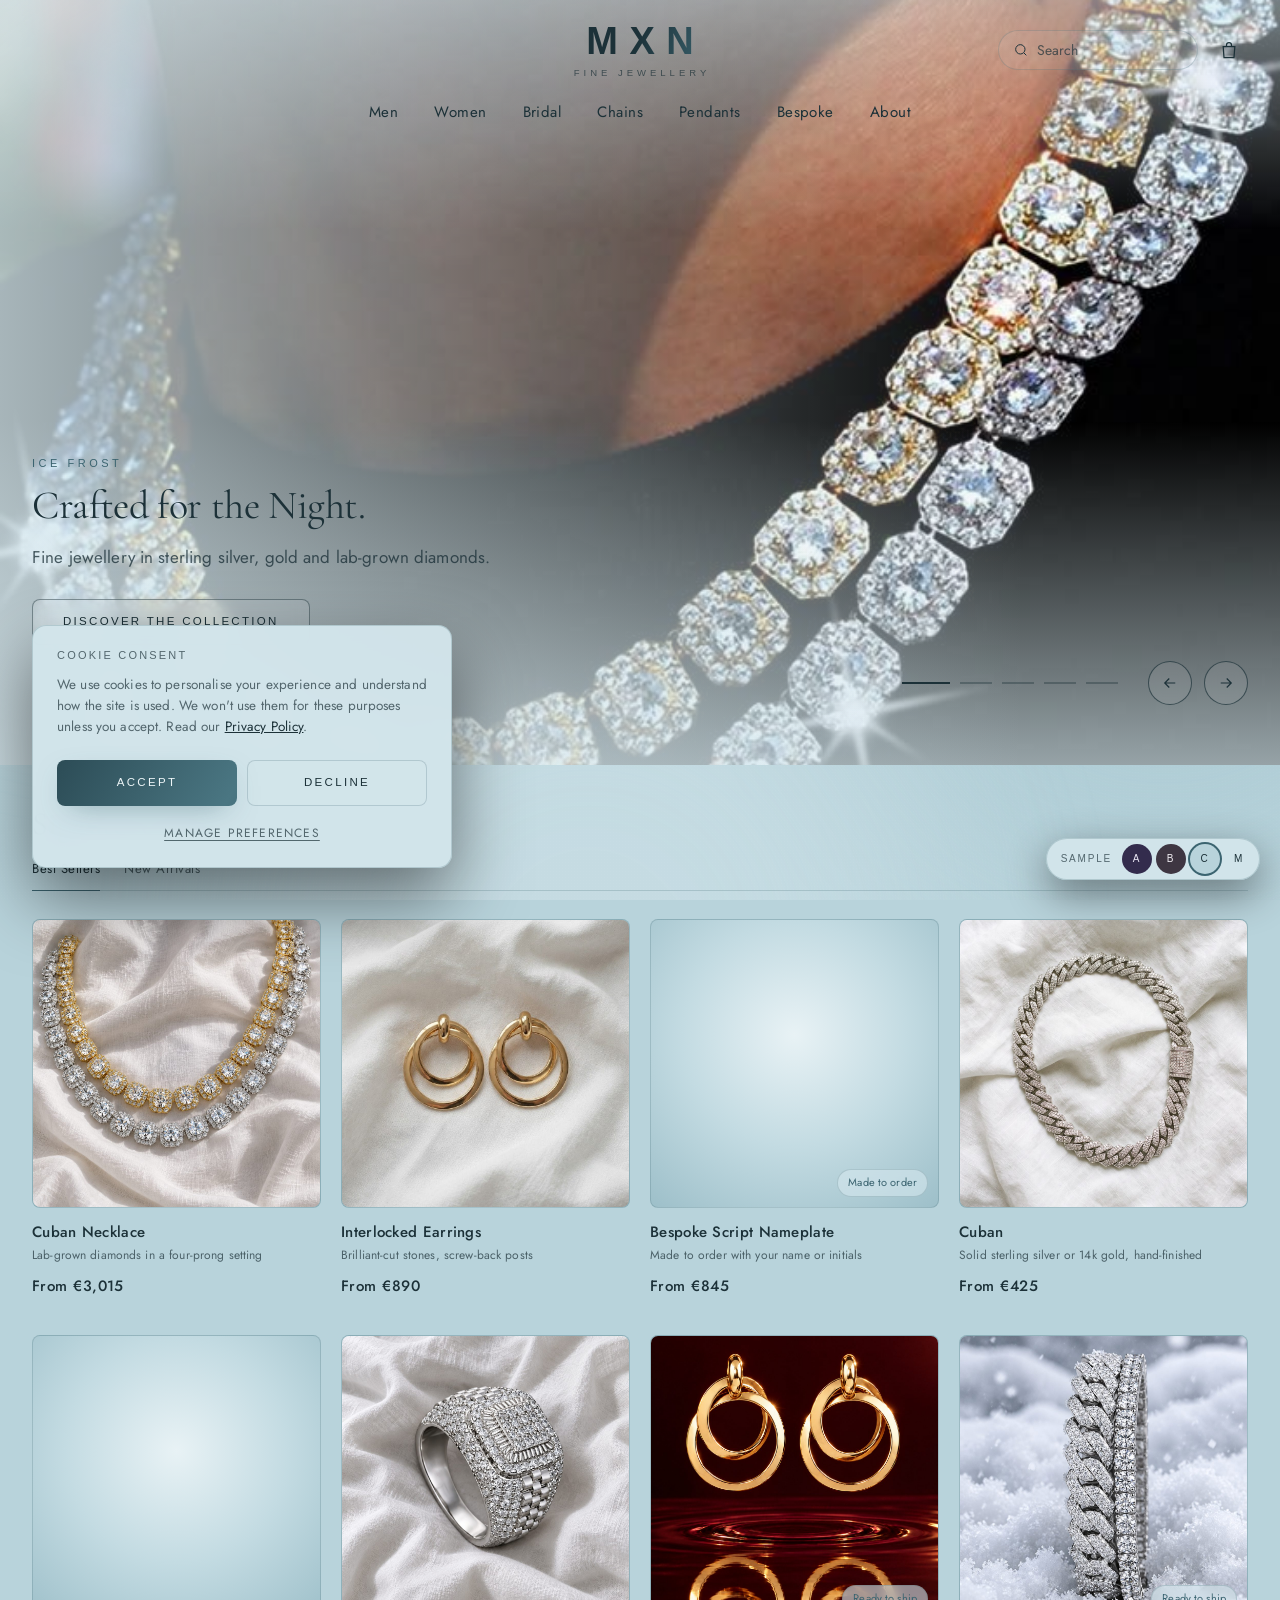
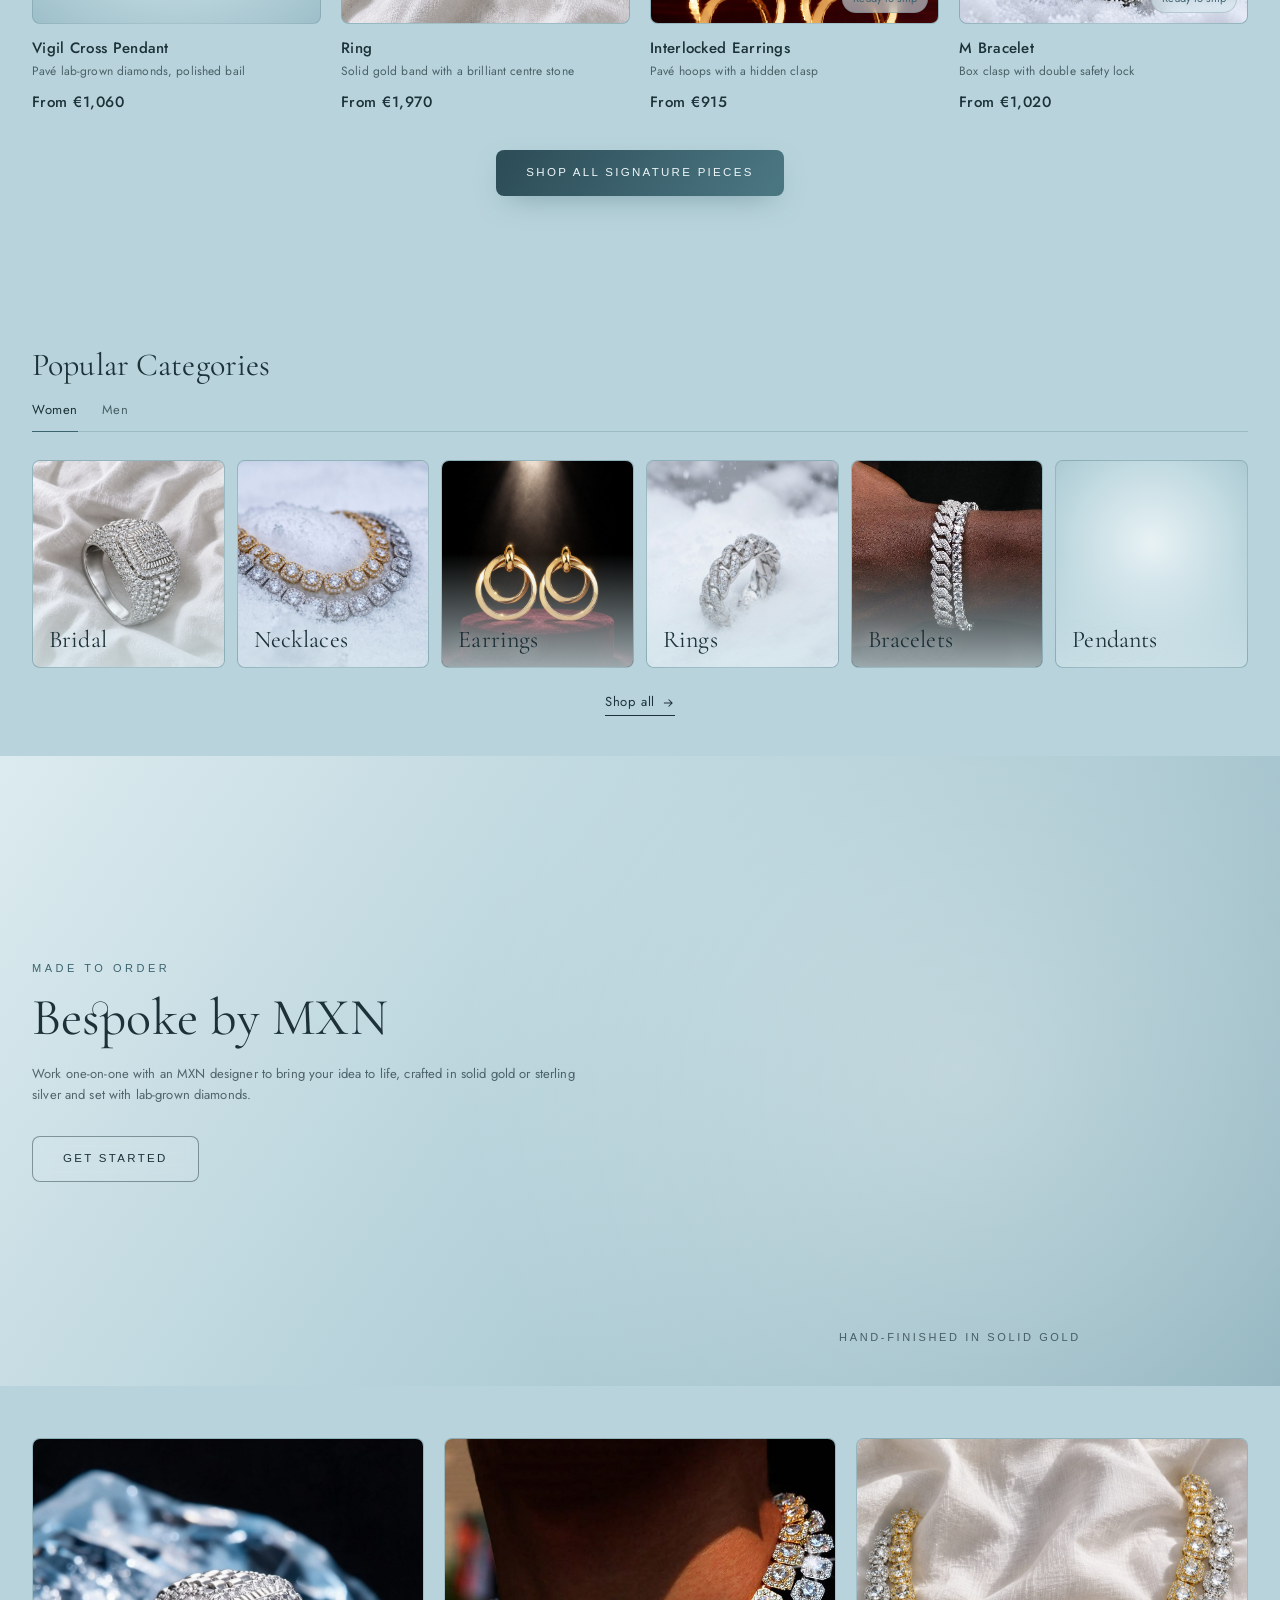
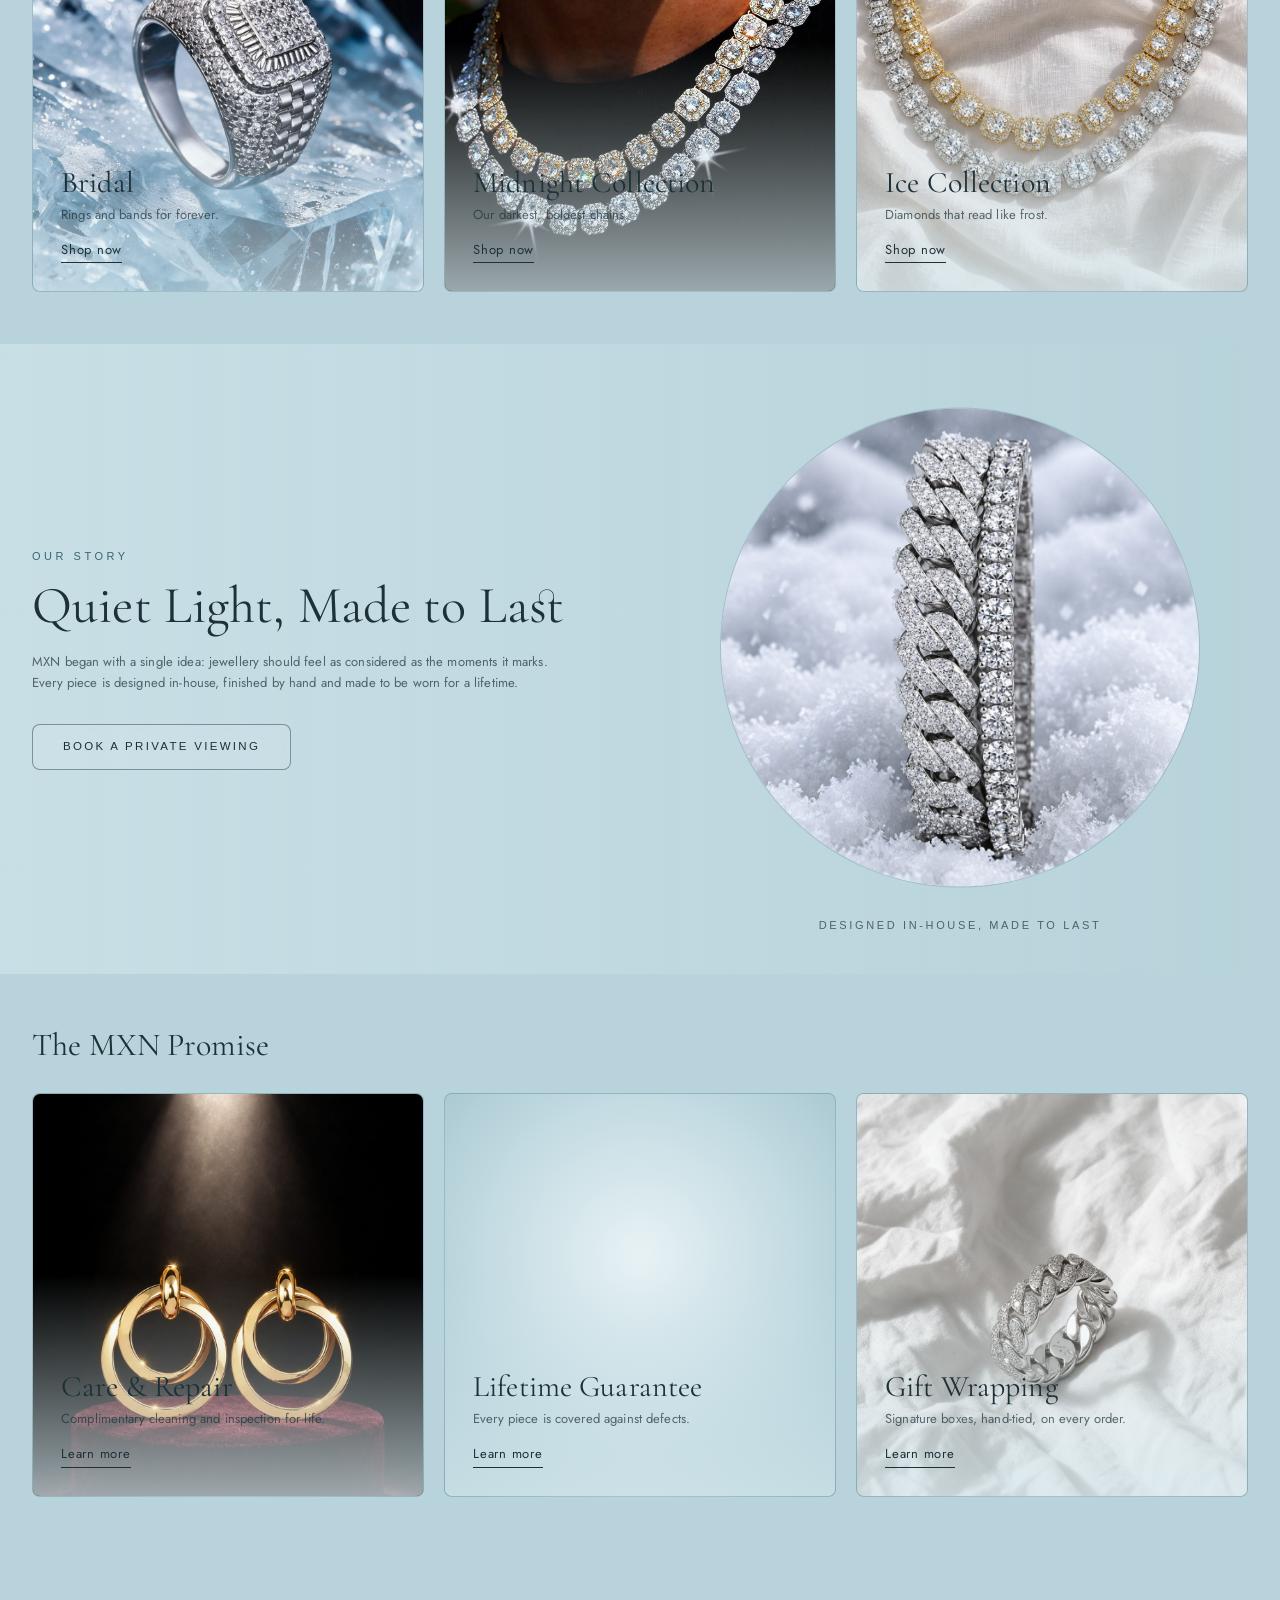
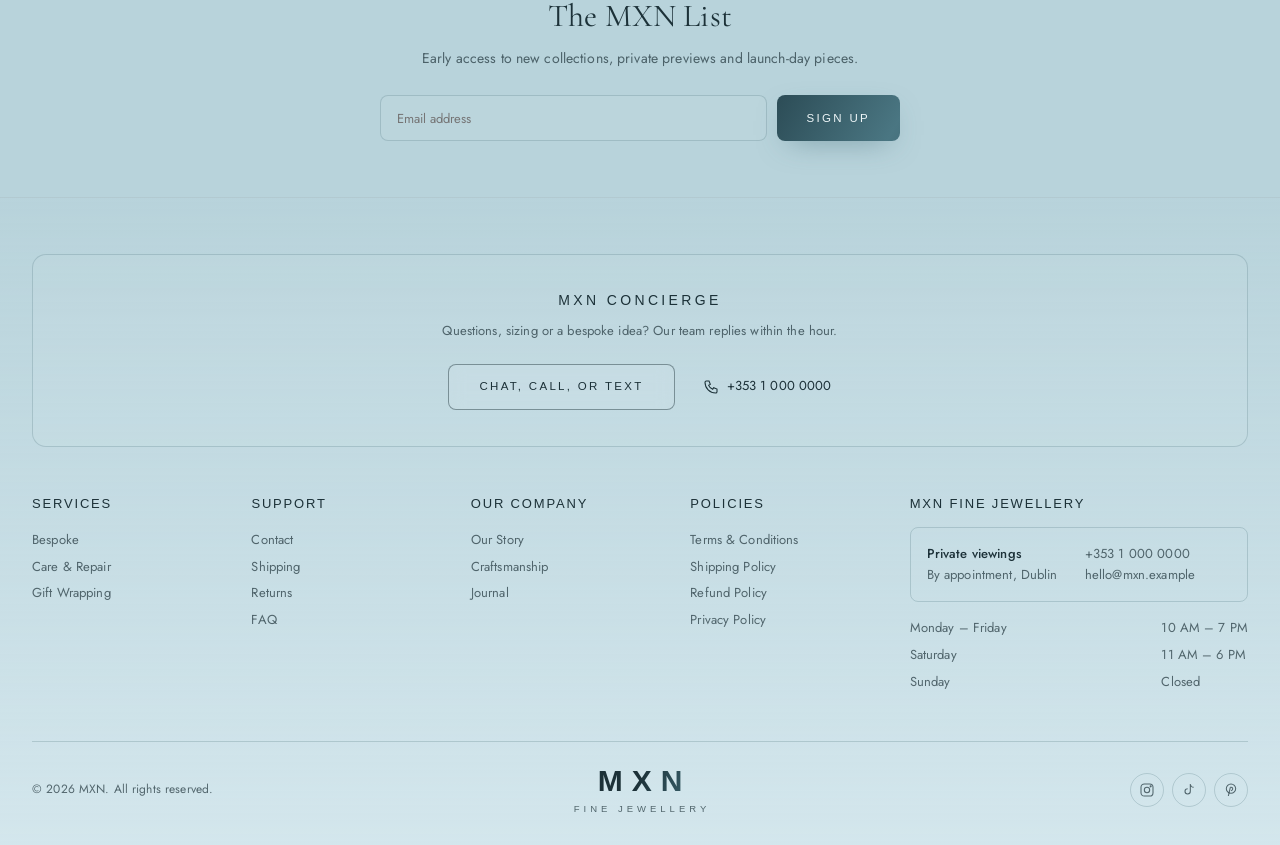
==== commit b90961b3: "Remove watermarked chain photo Co-Authored-By: Claude Opus 5.5 <noreply@anthropic.com>" ====
--- a/frost.html
+++ b/frost.html
@@ -53,7 +53,7 @@
 <section class="hero" aria-roledescription="carousel" aria-label="Featured">
 <div class="hero-track">
 <div class="hero-slide active" role="group" aria-label="Slide 1 of 5">
-<div class="hero-scene has-photo"><div class="hero-bg"><img class="art-photo" src="photos/chains/box-chain-04.jpg" alt="" style="object-position:50% 35%" fetchpriority="high" decoding="async"></div></div>
+<div class="hero-scene has-photo"><div class="hero-bg"><img class="art-photo" src="photos/chains/box-chain-03.jpg" alt="" style="object-position:50% 35%" fetchpriority="high" decoding="async"></div></div>
 <div class="hero-copy"><p class="eyebrow">Ice Frost</p><h1 class="hero-title">Crafted for the Night.</h1><p class="hero-sub">Fine jewellery in sterling silver, gold and lab-grown diamonds.</p><a class="btn btn-glass" href="mens-jewelry.html">Discover the collection</a></div>
 </div><div class="hero-slide" role="group" aria-label="Slide 2 of 5" aria-hidden="true">
 <div class="hero-scene has-photo"><div class="hero-bg"><img class="art-photo" src="photos/earrings/interlocked-earrings-02.jpg" alt="" style="object-position:50% 40%" decoding="async"></div></div>
@@ -289,7 +289,7 @@
 
 <section class="sec features" id="collections" aria-label="Collections">
 <div class="grid three">
-<a class="feature reveal" href="mens-jewelry.html"><span class="tile-art"><img class="art-photo" src="photos/rings/ring-02.jpg" alt="" loading="lazy" decoding="async"></span><span class="feature-copy"><h3>Bridal</h3><small>Rings and bands for forever.</small><span class="text-link">Shop now</span></span></a><a class="feature reveal" href="mens-chains.html"><span class="tile-art"><img class="art-photo" src="photos/chains/cuban-03.jpg" alt="" loading="lazy" decoding="async"></span><span class="feature-copy"><h3>Midnight Collection</h3><small>Our darkest, boldest chains.</small><span class="text-link">Shop now</span></span></a><a class="feature reveal" href="mens-pendants.html"><span class="tile-art"><img class="art-photo" src="photos/necklaces/cuban-necklace-01.jpg" alt="" loading="lazy" decoding="async"></span><span class="feature-copy"><h3>Ice Collection</h3><small>Diamonds that read like frost.</small><span class="text-link">Shop now</span></span></a>
+<a class="feature reveal" href="mens-jewelry.html"><span class="tile-art"><img class="art-photo" src="photos/rings/ring-02.jpg" alt="" loading="lazy" decoding="async"></span><span class="feature-copy"><h3>Bridal</h3><small>Rings and bands for forever.</small><span class="text-link">Shop now</span></span></a><a class="feature reveal" href="mens-chains.html"><span class="tile-art"><img class="art-photo" src="photos/chains/box-chain-03.jpg" alt="" loading="lazy" decoding="async"></span><span class="feature-copy"><h3>Midnight Collection</h3><small>Our darkest, boldest chains.</small><span class="text-link">Shop now</span></span></a><a class="feature reveal" href="mens-pendants.html"><span class="tile-art"><img class="art-photo" src="photos/necklaces/cuban-necklace-01.jpg" alt="" loading="lazy" decoding="async"></span><span class="feature-copy"><h3>Ice Collection</h3><small>Diamonds that read like frost.</small><span class="text-link">Shop now</span></span></a>
 </div>
 </section>
 
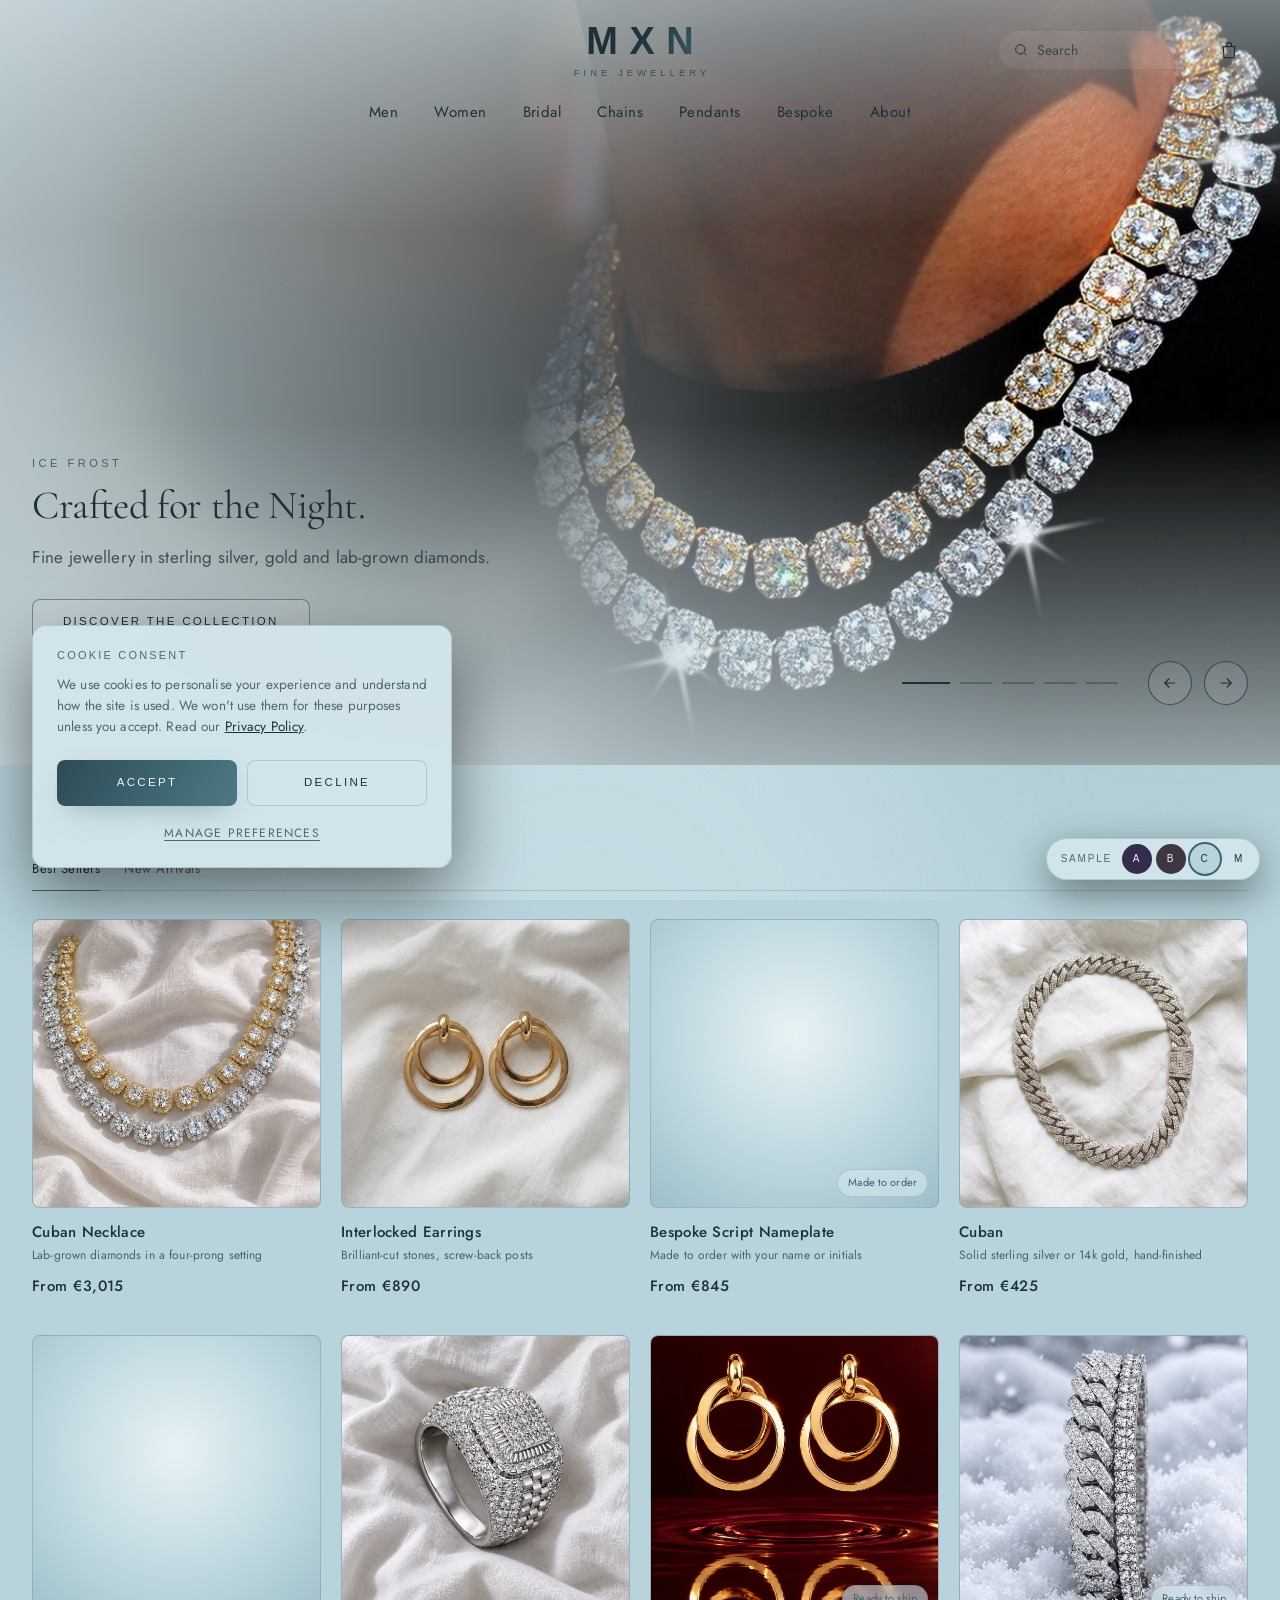
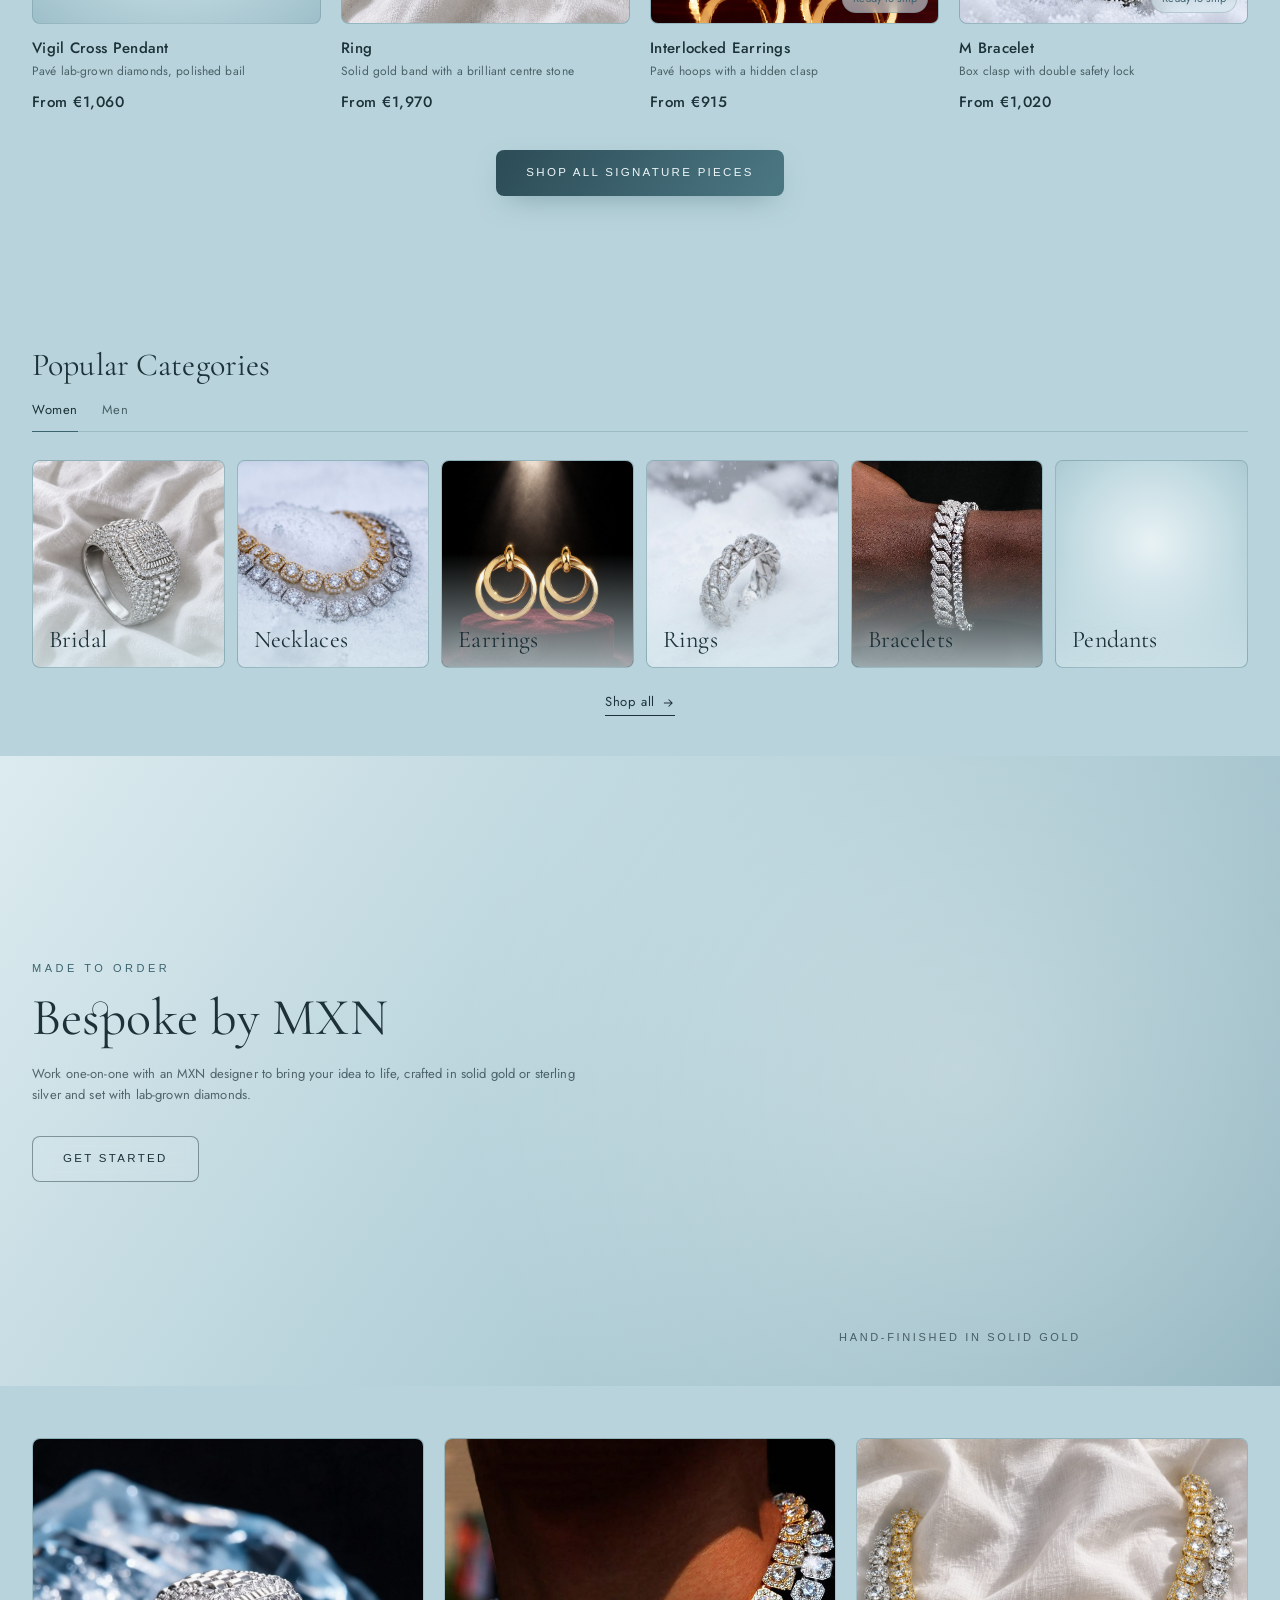
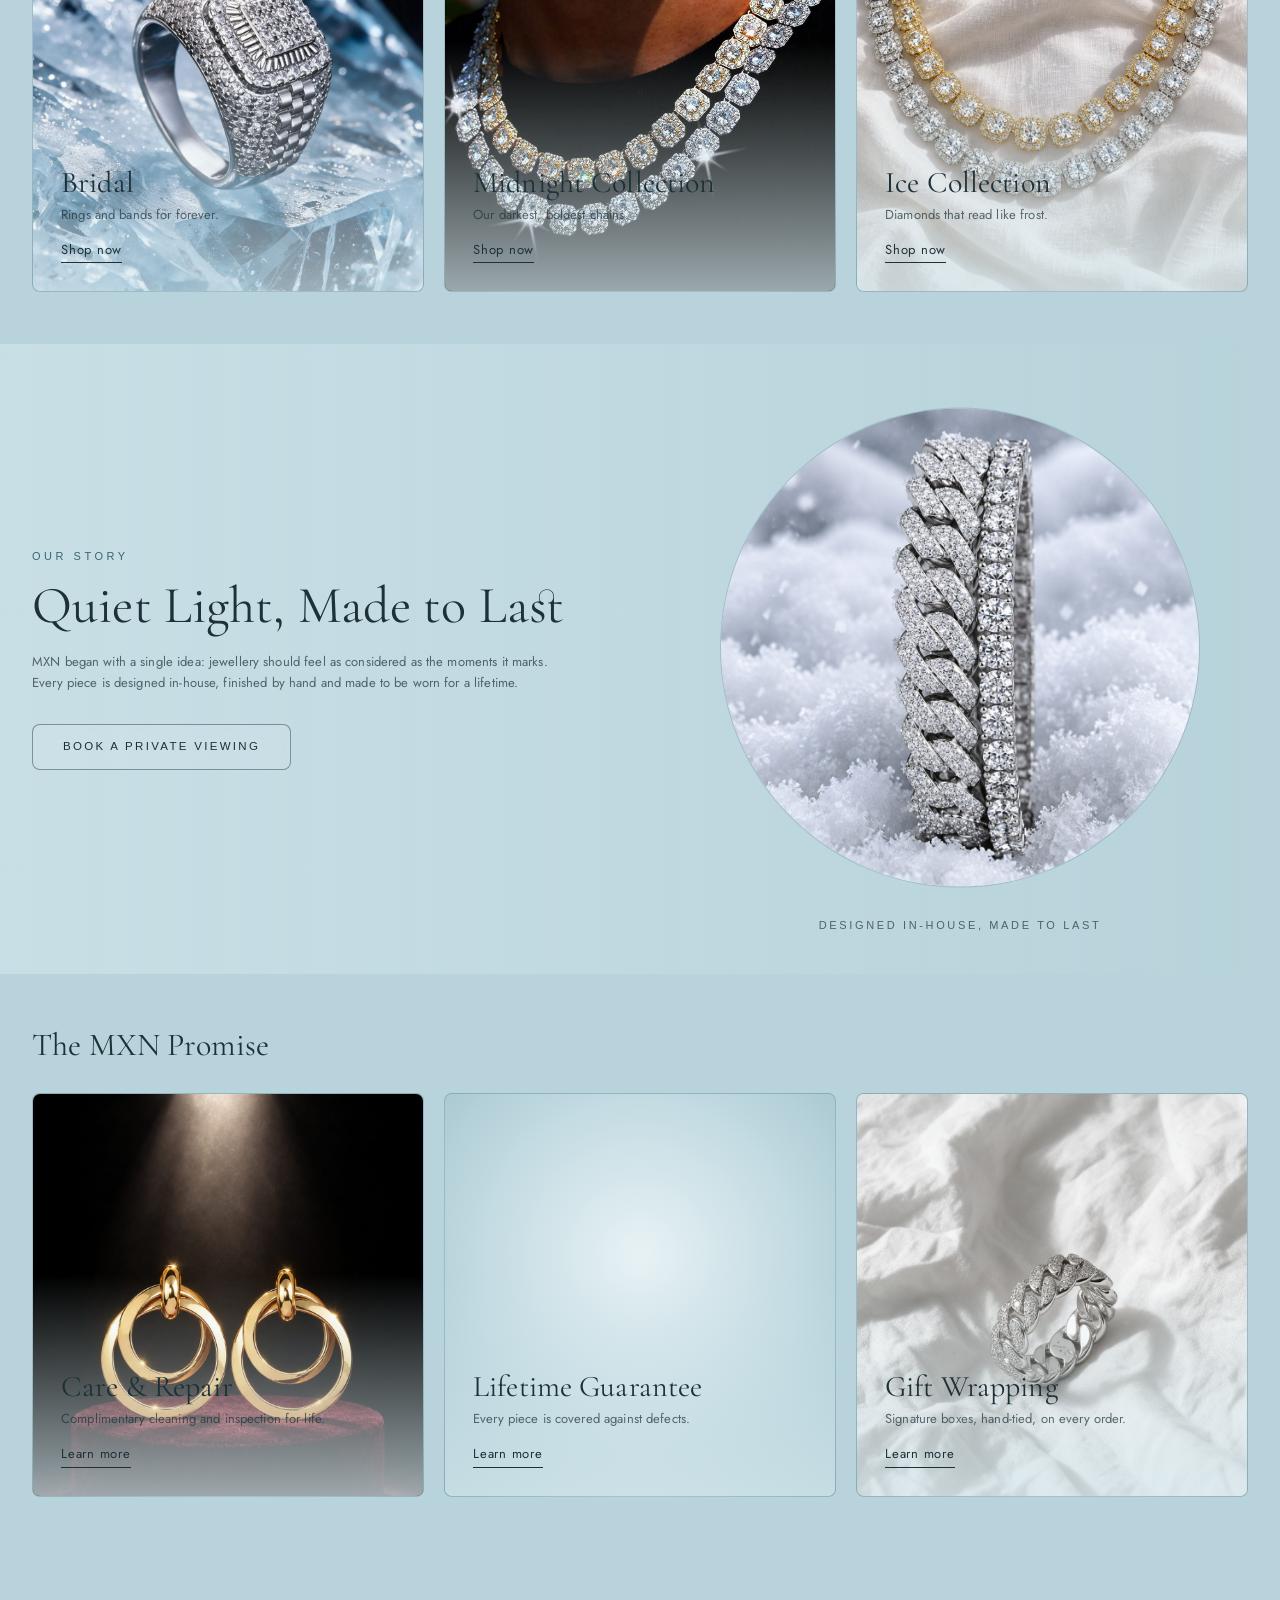
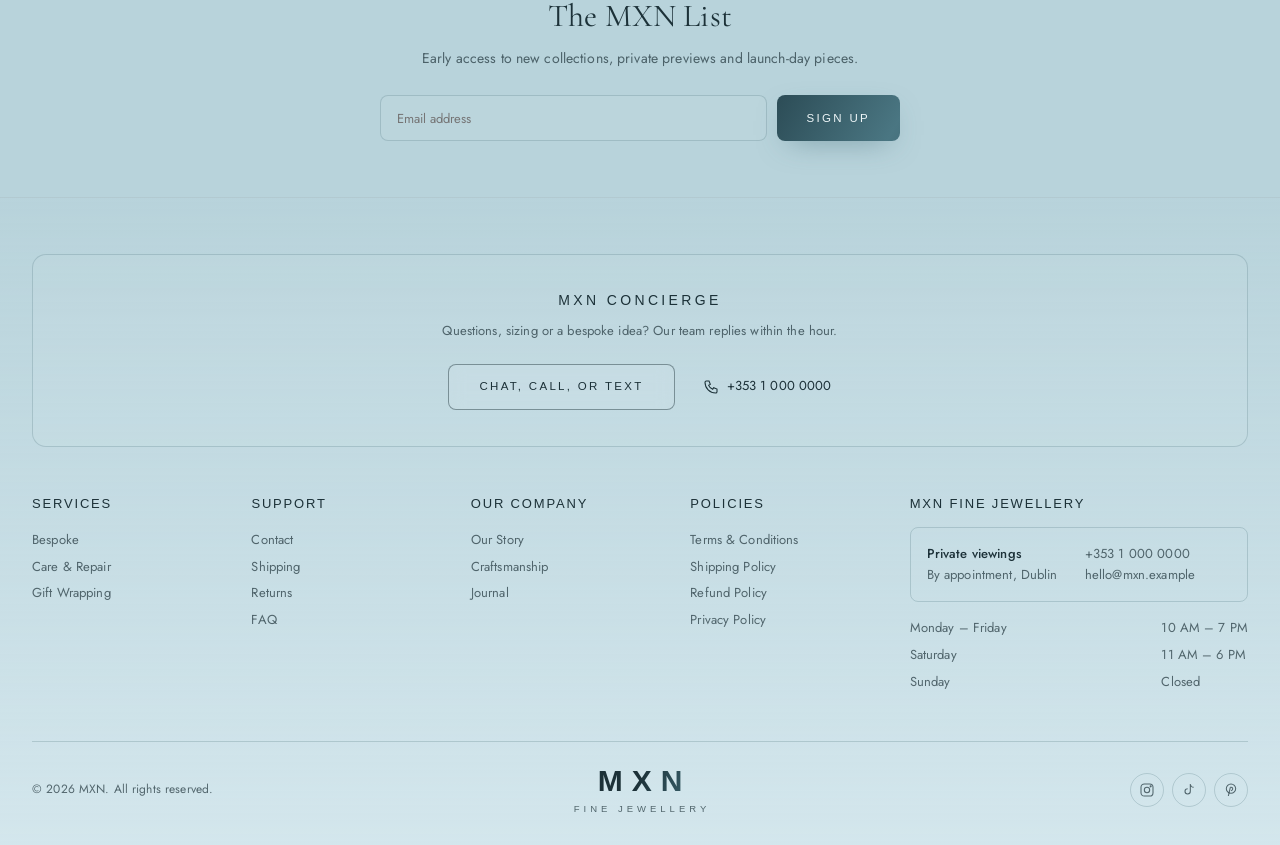
==== commit 5dd8fa3a: "Hero: 4s slides, sharper desktop framing; touch Add to bag Co-Authored-By: Claude Opus 5.5 <noreply@" ====
--- a/frost.html
+++ b/frost.html
@@ -53,19 +53,19 @@
 <section class="hero" aria-roledescription="carousel" aria-label="Featured">
 <div class="hero-track">
 <div class="hero-slide active" role="group" aria-label="Slide 1 of 5">
-<div class="hero-scene has-photo"><div class="hero-bg"><img class="art-photo" src="photos/chains/box-chain-03.jpg" alt="" style="object-position:50% 35%" fetchpriority="high" decoding="async"></div></div>
+<div class="hero-scene has-photo"><div class="hero-bg"><img class="hero-fill" src="photos/chains/box-chain-03.jpg" alt="" aria-hidden="true" decoding="async"><img class="art-photo" src="photos/chains/box-chain-03.jpg" alt="" style="object-position:50% 35%" fetchpriority="high" decoding="async"></div></div>
 <div class="hero-copy"><p class="eyebrow">Ice Frost</p><h1 class="hero-title">Crafted for the Night.</h1><p class="hero-sub">Fine jewellery in sterling silver, gold and lab-grown diamonds.</p><a class="btn btn-glass" href="mens-jewelry.html">Discover the collection</a></div>
 </div><div class="hero-slide" role="group" aria-label="Slide 2 of 5" aria-hidden="true">
-<div class="hero-scene has-photo"><div class="hero-bg"><img class="art-photo" src="photos/earrings/interlocked-earrings-02.jpg" alt="" style="object-position:50% 40%" decoding="async"></div></div>
+<div class="hero-scene has-photo"><div class="hero-bg"><img class="hero-fill" src="photos/earrings/interlocked-earrings-02.jpg" alt="" aria-hidden="true" decoding="async"><img class="art-photo" src="photos/earrings/interlocked-earrings-02.jpg" alt="" style="object-position:50% 40%" decoding="async"></div></div>
 <div class="hero-copy"><p class="eyebrow">Ice Frost</p><h1 class="hero-title">Light, Held Close.</h1><p class="hero-sub">Gold earrings that catch every room.</p><a class="btn btn-glass" href="mens-jewelry.html">Shop earrings</a></div>
 </div><div class="hero-slide" role="group" aria-label="Slide 3 of 5" aria-hidden="true">
-<div class="hero-scene has-photo"><div class="hero-bg"><img class="art-photo" src="photos/necklaces/cuban-necklace-03.jpg" alt="" style="object-position:50% 50%" decoding="async"></div></div>
+<div class="hero-scene has-photo"><div class="hero-bg"><img class="hero-fill" src="photos/necklaces/cuban-necklace-03.jpg" alt="" aria-hidden="true" decoding="async"><img class="art-photo" src="photos/necklaces/cuban-necklace-03.jpg" alt="" style="object-position:50% 50%" decoding="async"></div></div>
 <div class="hero-copy"><p class="eyebrow">Ice Frost</p><h1 class="hero-title">Cut Like Ice.</h1><p class="hero-sub">Lab-grown diamonds, set by hand in silver and gold.</p><a class="btn btn-glass" href="mens-jewelry.html">Shop necklaces</a></div>
 </div><div class="hero-slide" role="group" aria-label="Slide 4 of 5" aria-hidden="true">
-<div class="hero-scene has-photo"><div class="hero-bg"><img class="art-photo" src="photos/rings/ring-07.jpg" alt="" style="object-position:50% 55%" decoding="async"></div></div>
+<div class="hero-scene has-photo"><div class="hero-bg"><img class="hero-fill" src="photos/rings/ring-07.jpg" alt="" aria-hidden="true" decoding="async"><img class="art-photo" src="photos/rings/ring-07.jpg" alt="" style="object-position:50% 55%" decoding="async"></div></div>
 <div class="hero-copy"><p class="eyebrow">Ice Frost</p><h1 class="hero-title">Bespoke by MXN.</h1><p class="hero-sub">Your name, your initials, your idea — made by hand.</p><a class="btn btn-glass" href="home.html#bespoke">Start your design</a></div>
 </div><div class="hero-slide" role="group" aria-label="Slide 5 of 5" aria-hidden="true">
-<div class="hero-scene has-photo"><div class="hero-bg"><img class="art-photo" src="photos/bracelets/cuban-bracelet-05.jpg" alt="" style="object-position:50% 50%" decoding="async"></div></div>
+<div class="hero-scene has-photo"><div class="hero-bg"><img class="hero-fill" src="photos/bracelets/cuban-bracelet-05.jpg" alt="" aria-hidden="true" decoding="async"><img class="art-photo" src="photos/bracelets/cuban-bracelet-05.jpg" alt="" style="object-position:50% 50%" decoding="async"></div></div>
 <div class="hero-copy"><p class="eyebrow">Ice Frost</p><h1 class="hero-title">Made to Be Stacked.</h1><p class="hero-sub">Cuban links and tennis bracelets that layer beautifully.</p><a class="btn btn-glass" href="mens-jewelry.html">Shop bracelets</a></div>
 </div>
 </div>
--- a/assets/styles.css
+++ b/assets/styles.css
@@ -759,10 +759,27 @@
 .hero-scene.has-photo { background: #000; }
 .hero-scene.has-photo::before { content: none; }
 .hero-scene.has-photo::after { background: linear-gradient(90deg, rgba(var(--shade-rgb), .78) 0%, rgba(var(--shade-rgb), .25) 55%, rgba(var(--shade-rgb), 0) 80%), linear-gradient(0deg, rgba(var(--shade-rgb), .7), transparent 45%), linear-gradient(180deg, rgba(var(--shade-rgb), .55), transparent 30%); }
-.hero-slide.active .hero-scene.has-photo .hero-bg { animation: heroZoom 8s ease-out both; }
+.hero-slide.active .hero-scene.has-photo .hero-bg { animation: heroZoom 5s ease-out both; }
 @keyframes heroZoom { from { transform: scale(1.08); } to { transform: scale(1); } }
+@keyframes heroZoomSoft { from { transform: scale(1.03); } to { transform: scale(1); } }
+.hero-fill { display: none; }
+/* desktop: the photo sits on the right at its own sharpness, over a soft blurred copy of itself */
+@media (min-width: 990px) {
+  .hero-bg .hero-fill { display: block; position: absolute; top: -60px; left: -60px; width: calc(100% + 120px); height: calc(100% + 120px); object-fit: cover; filter: blur(40px) brightness(.5) saturate(1.1); }
+  .hero-bg .art-photo { position: absolute; top: 0; right: 0; width: 60%; height: 100%; -webkit-mask-image: linear-gradient(90deg, transparent 0, #000 25%); mask-image: linear-gradient(90deg, transparent 0, #000 25%); }
+  .hero-slide.active .hero-scene.has-photo .hero-bg { animation-name: heroZoomSoft; }
+}
 @media (max-width: 749px) {
   .hero-scene.has-photo::after { background: linear-gradient(0deg, rgba(var(--shade-rgb), .85) 0%, rgba(var(--shade-rgb), .35) 50%, rgba(var(--shade-rgb), .45) 100%); }
+}
+
+/* ---------- touch screens: "Add to bag" always showing on product cards ---------- */
+@media (hover: none) {
+  .card .quick-add { display: block; opacity: 1; transform: none; }
+  .card .badge { bottom: auto; top: 10px; right: 10px; }
+}
+@media (hover: none) and (max-width: 749px) {
+  .card .quick-add { top: calc(125cqw - 44px); left: 8px; right: 8px; height: 34px; font-size: 9.5px; letter-spacing: .14em; }
 }
 
 /* ---------- concierge strip at the foot of every page ---------- */
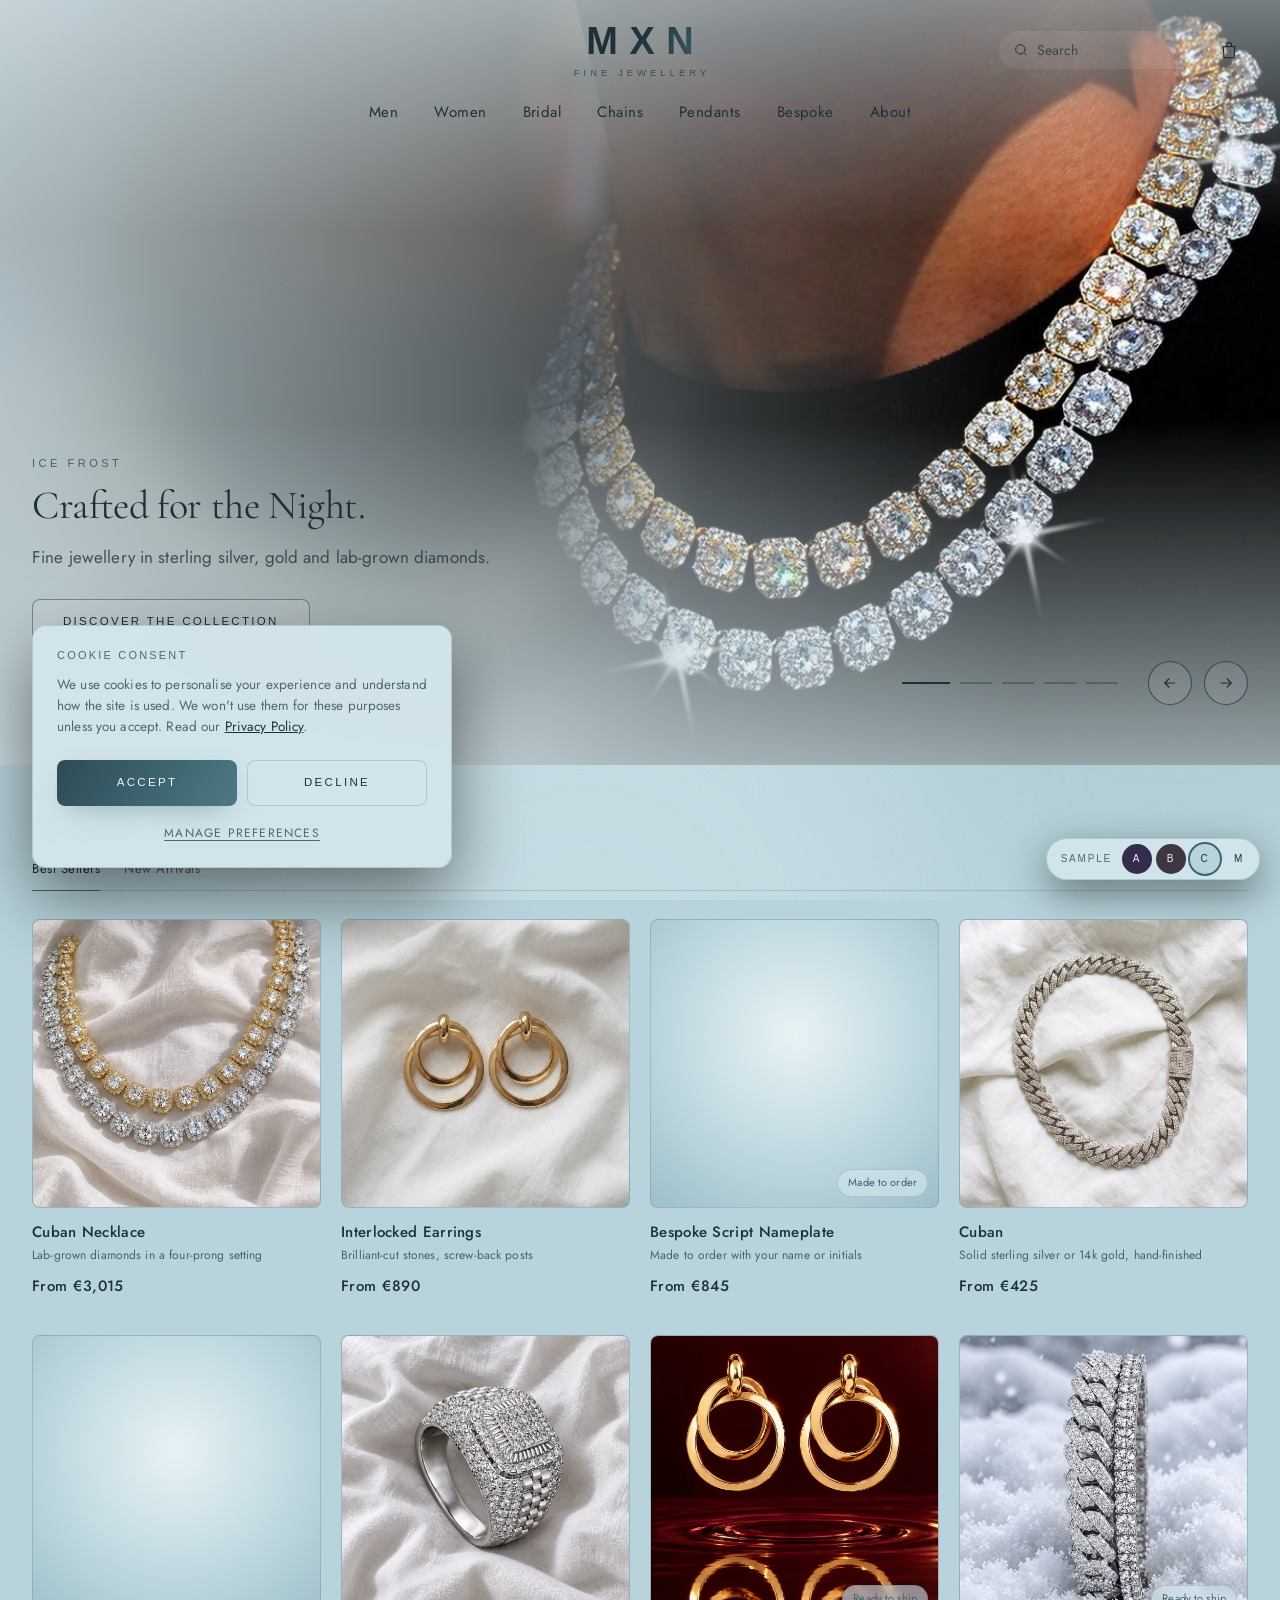
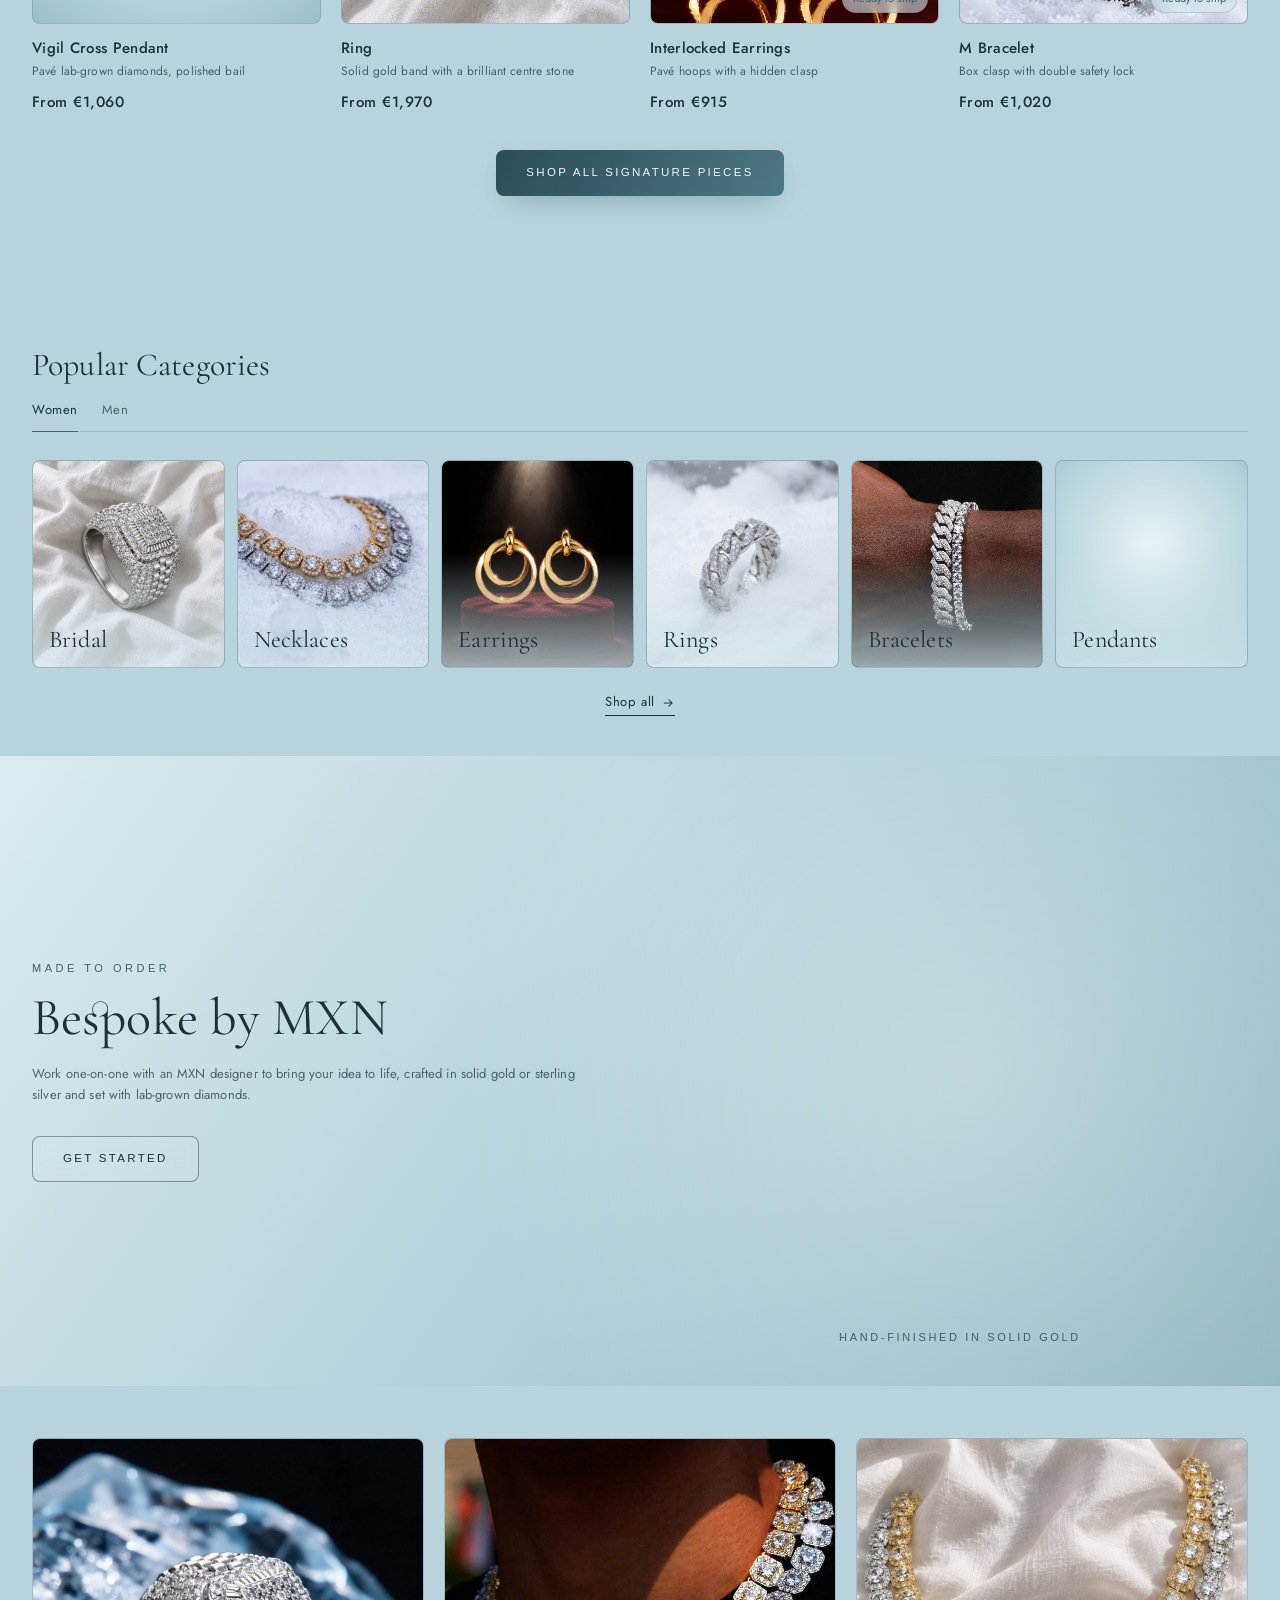
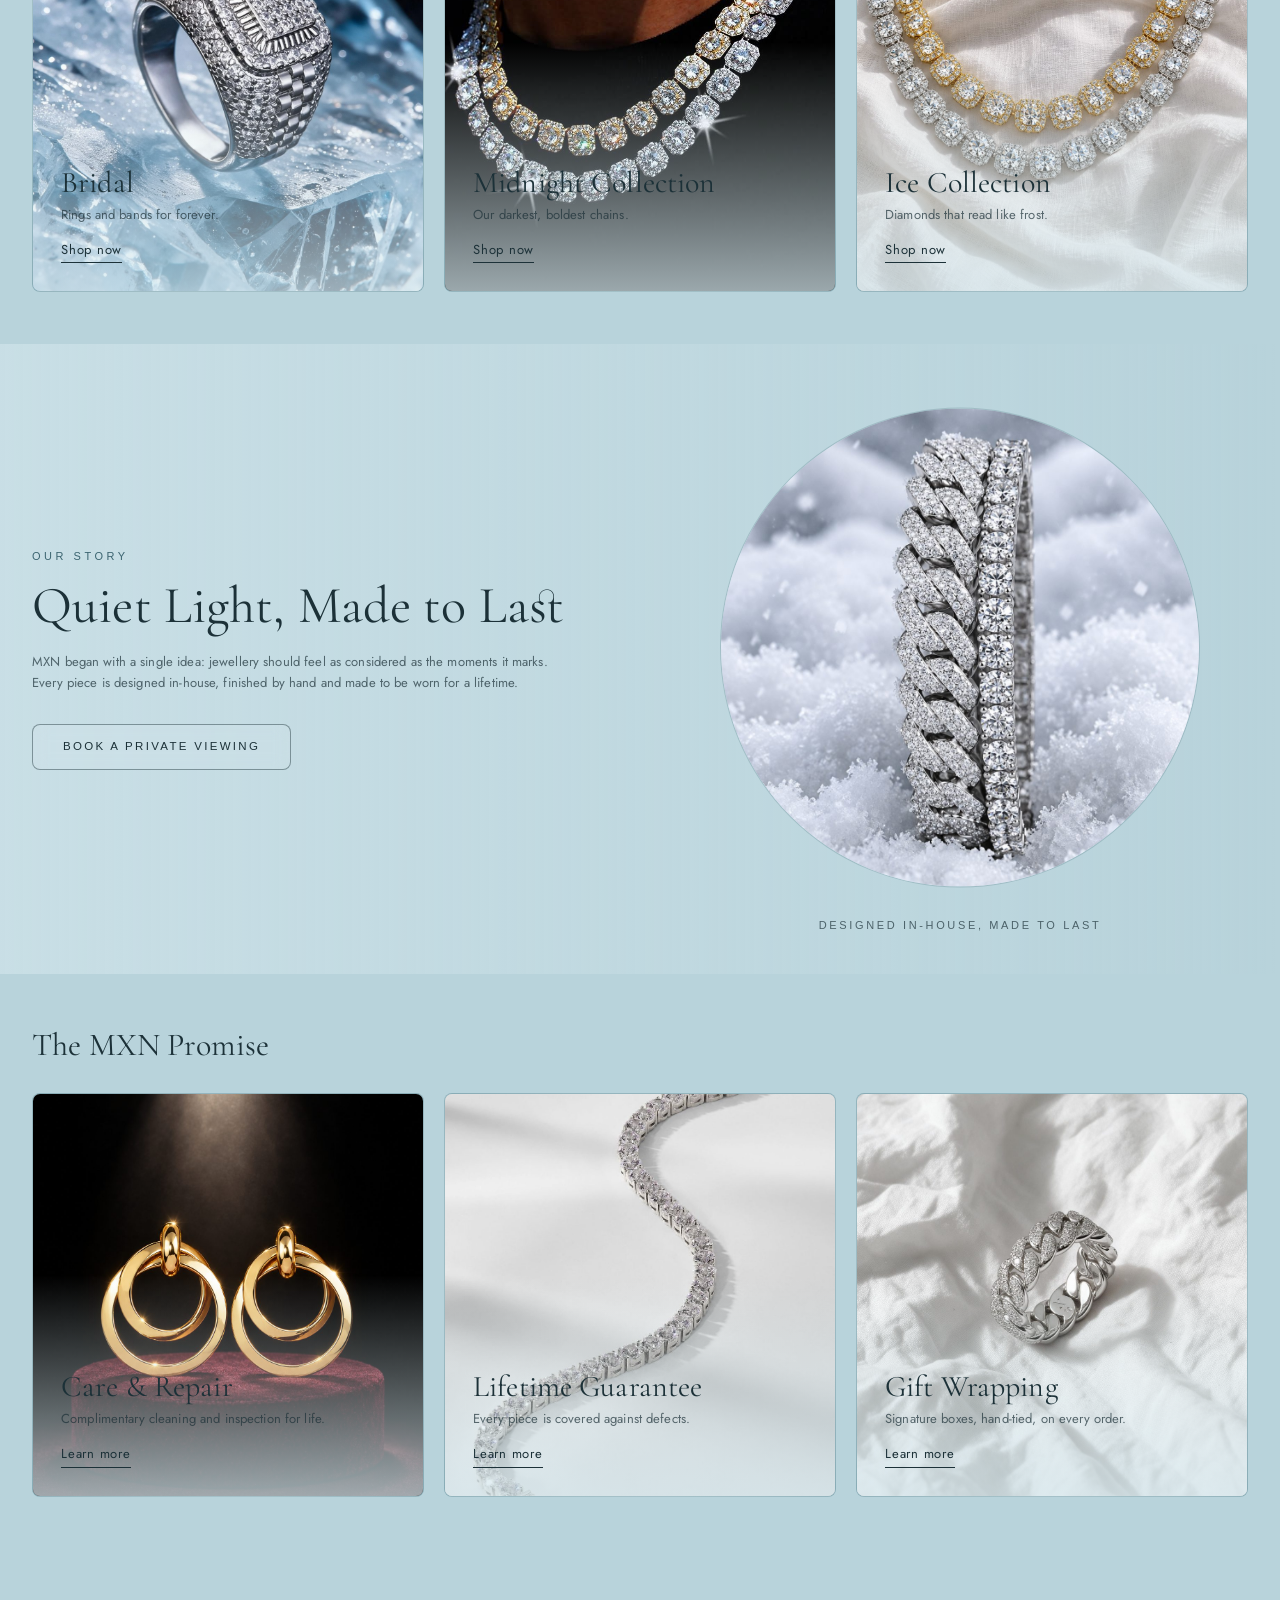
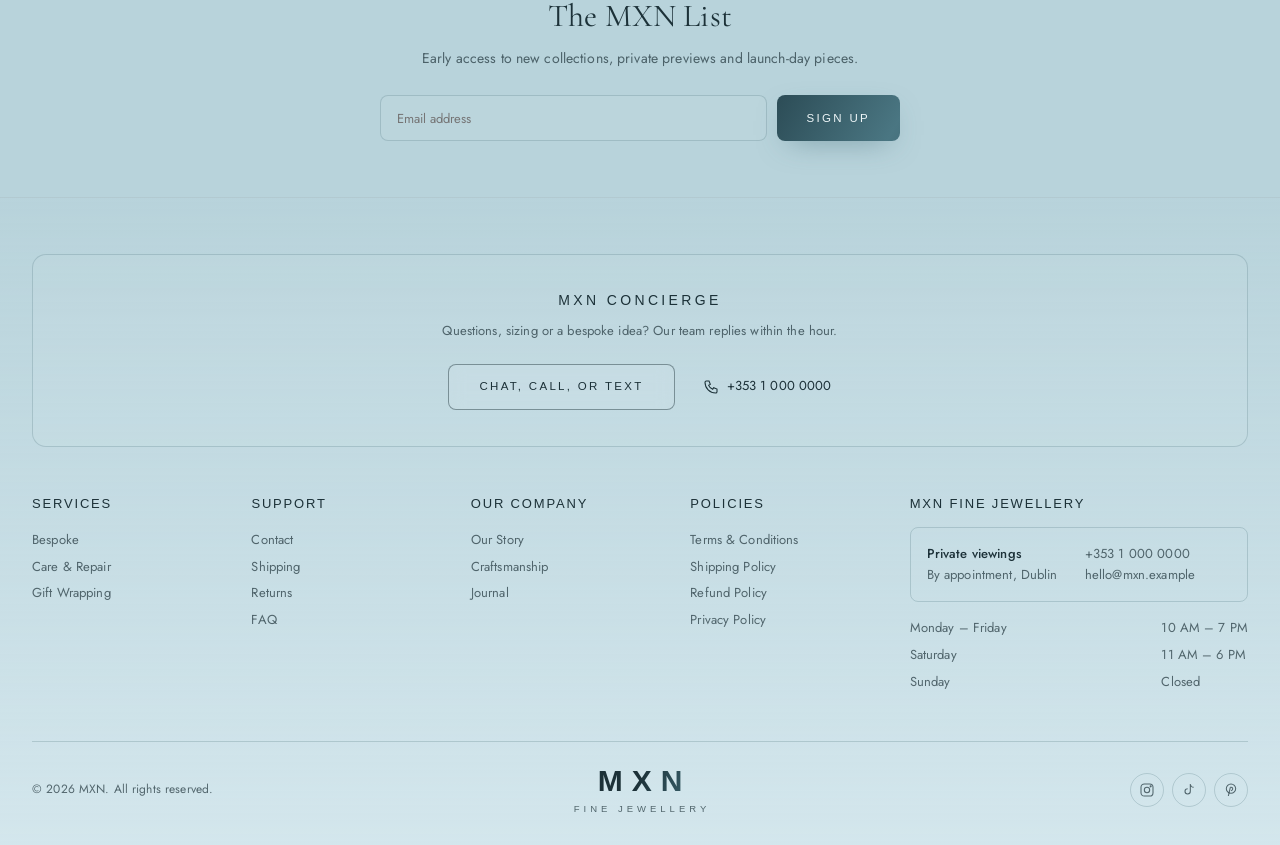
==== commit 2098c0ab: "Cache-bust CSS/JS; photo for Lifetime Guarantee tile Co-Authored-By: Claude Opus 5.5 <noreply@anthro" ====
--- a/frost.html
+++ b/frost.html
@@ -9,7 +9,7 @@
 <link rel="preconnect" href="https://fonts.googleapis.com">
 <link rel="preconnect" href="https://fonts.gstatic.com" crossorigin>
 <link rel="stylesheet" href="https://fonts.googleapis.com/css2?family=Cormorant+Garamond:ital,wght@0,400;0,500;0,600;1,400;1,500&family=Jost:wght@300;400;500&family=Syncopate:wght@400;700&display=swap">
-<link rel="stylesheet" href="assets/styles.css">
+<link rel="stylesheet" href="assets/styles.css?v=mwm4z5dg">
 <link rel="icon" href="data:image/svg+xml,%3Csvg xmlns='http://www.w3.org/2000/svg' viewBox='0 0 32 32'%3E%3Crect width='32' height='32' rx='6' fill='%23332c4d'/%3E%3Ctext x='16' y='22' text-anchor='middle' font-family='serif' font-size='15' fill='%23b8d3db'%3EM%3C/text%3E%3C/svg%3E">
 </head>
 <body class="page-home">
@@ -301,7 +301,7 @@
 <section class="sec promise" id="promise" aria-labelledby="pr-h">
 <h2 id="pr-h" class="reveal">The MXN Promise</h2>
 <div class="grid three">
-<a class="feature small reveal" href="#" data-open="concierge"><span class="tile-art"><img class="art-photo" src="photos/earrings/interlocked-earrings-03.jpg" alt="" loading="lazy" decoding="async"></span><span class="feature-copy"><h3>Care &amp; Repair</h3><small>Complimentary cleaning and inspection for life.</small><span class="text-link">Learn more</span></span></a><a class="feature small reveal" href="#" data-open="concierge"><span class="tile-art"><svg class="art art-empty" viewBox="0 0 400 400" aria-hidden="true" xmlns="http://www.w3.org/2000/svg"></svg></span><span class="feature-copy"><h3>Lifetime Guarantee</h3><small>Every piece is covered against defects.</small><span class="text-link">Learn more</span></span></a><a class="feature small reveal" href="#" data-open="concierge"><span class="tile-art"><img class="art-photo" src="photos/rings/cuban-ring-05.jpg" alt="" loading="lazy" decoding="async"></span><span class="feature-copy"><h3>Gift Wrapping</h3><small>Signature boxes, hand-tied, on every order.</small><span class="text-link">Learn more</span></span></a>
+<a class="feature small reveal" href="#" data-open="concierge"><span class="tile-art"><img class="art-photo" src="photos/earrings/interlocked-earrings-03.jpg" alt="" loading="lazy" decoding="async"></span><span class="feature-copy"><h3>Care &amp; Repair</h3><small>Complimentary cleaning and inspection for life.</small><span class="text-link">Learn more</span></span></a><a class="feature small reveal" href="#" data-open="concierge"><span class="tile-art"><img class="art-photo" src="photos/bracelets/tennis-bracelet-04.jpg" alt="" loading="lazy" decoding="async"></span><span class="feature-copy"><h3>Lifetime Guarantee</h3><small>Every piece is covered against defects.</small><span class="text-link">Learn more</span></span></a><a class="feature small reveal" href="#" data-open="concierge"><span class="tile-art"><img class="art-photo" src="photos/rings/cuban-ring-05.jpg" alt="" loading="lazy" decoding="async"></span><span class="feature-copy"><h3>Gift Wrapping</h3><small>Signature boxes, hand-tied, on every order.</small><span class="text-link">Learn more</span></span></a>
 </div>
 </section>
 <section class="newsletter" aria-labelledby="nl-h"><div class="nl-inner reveal">
@@ -367,6 +367,6 @@
 <form class="stack-form" data-thanks="Welcome to the MXN List."><input required type="email" placeholder="Enter your email" aria-label="Email"><button class="btn btn-solid" type="submit">Request access</button></form>
 <button class="link-btn" type="button" data-close>No thanks</button></div></div></div>
 <div class="toast" role="status" aria-live="polite"></div>
-<script src="assets/main.js" defer></script>
+<script src="assets/main.js?v=mwm4z5dg" defer></script>
 </body>
 </html>
--- a/assets/styles.css
+++ b/assets/styles.css
@@ -207,6 +207,7 @@
 /* ---- shared tiles ---- */
 .tile-art { position: absolute; inset: 0; display: grid; place-items: center; transition: transform 1.1s var(--ease); }
 .tile-art .art { width: 78%; height: 78%; filter: drop-shadow(0 18px 30px rgba(0, 0, 0, .45)); }
+.tile-art .art-photo { position: absolute; inset: 0; width: 100%; height: 100%; object-fit: cover; } /* fill the tile in every browser */
 .tile-label { position: absolute; left: 28px; right: 20px; bottom: 28px; font: 400 30px/1.15 var(--f-serif); text-shadow: 0 2px 16px rgba(var(--shade-rgb), .7); transition: transform .5s var(--ease); }
 .mega-tile::after, .cat-tile::after, .feature::after { content: ''; position: absolute; inset: 0; background: linear-gradient(to top, rgba(var(--shade-rgb), .72), transparent 55%); pointer-events: none; }
 .mega-tile .tile-label, .cat-tile .tile-label { z-index: 1; }
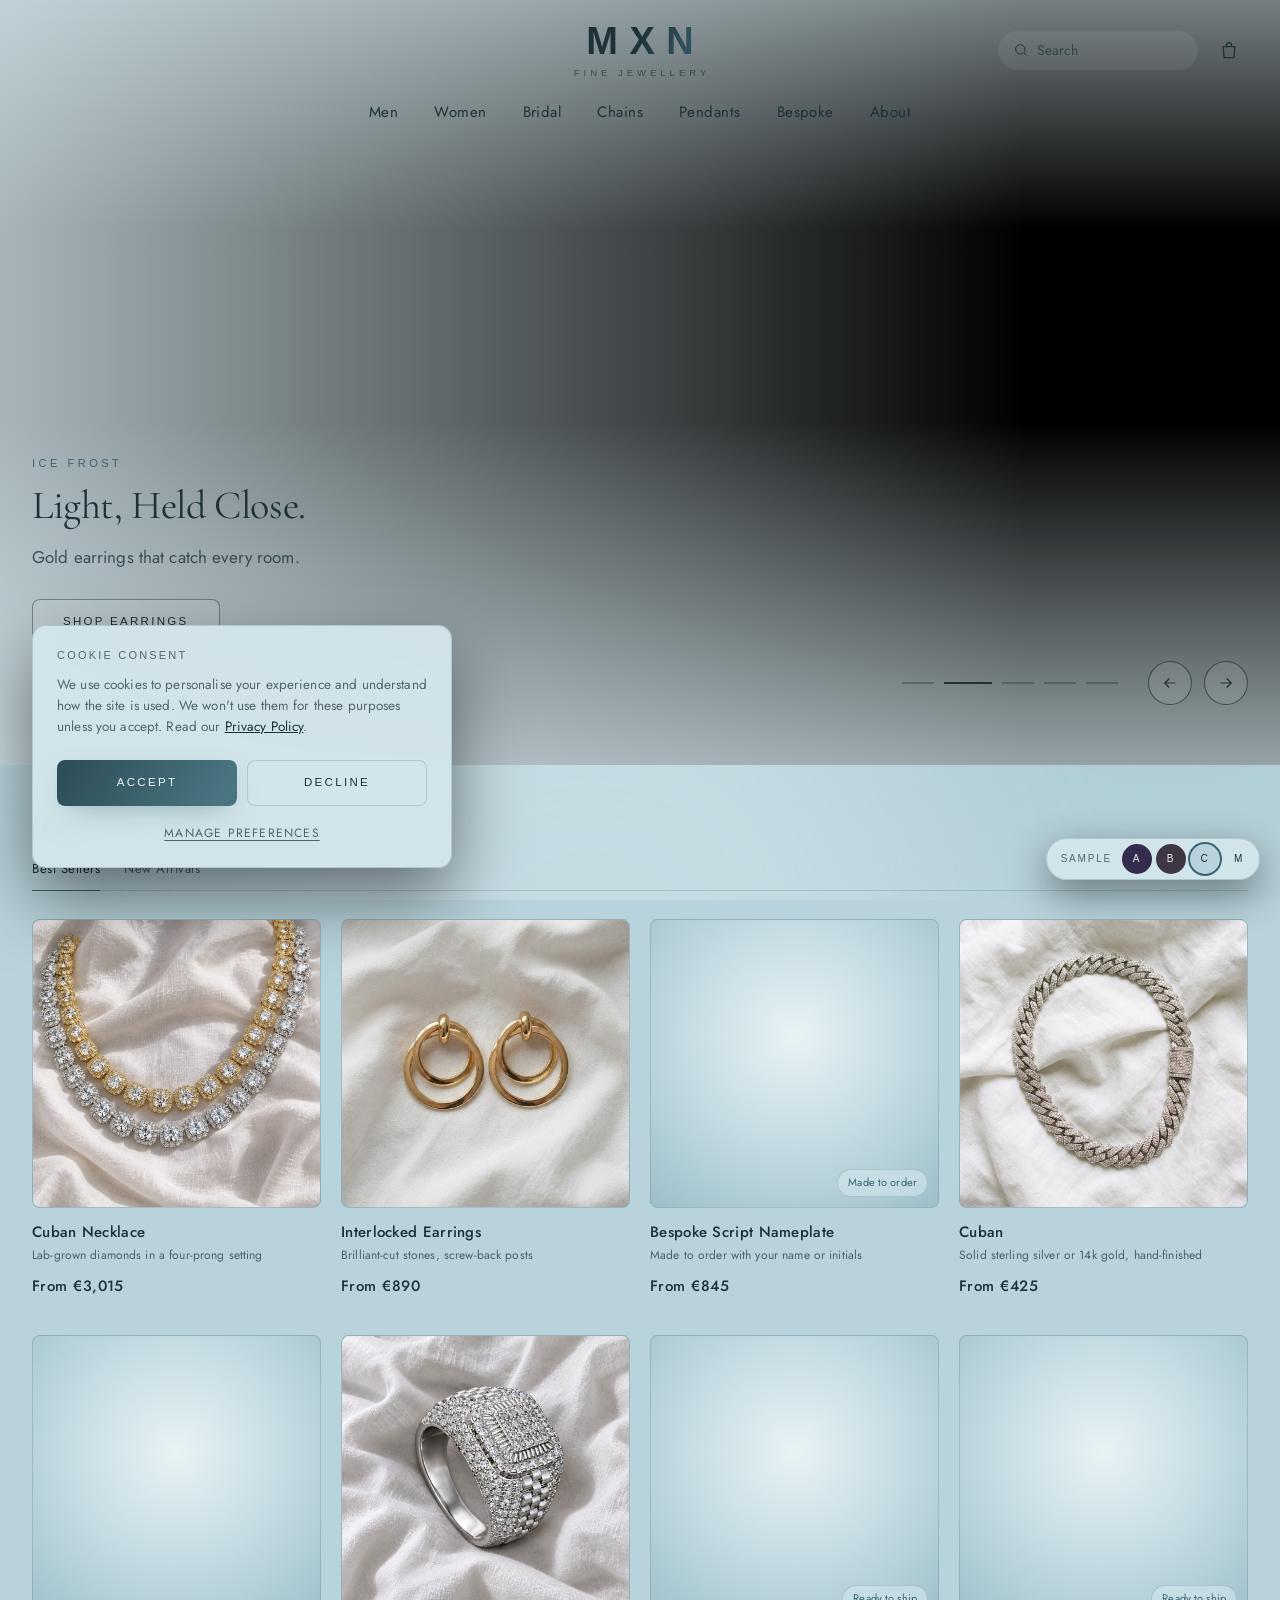
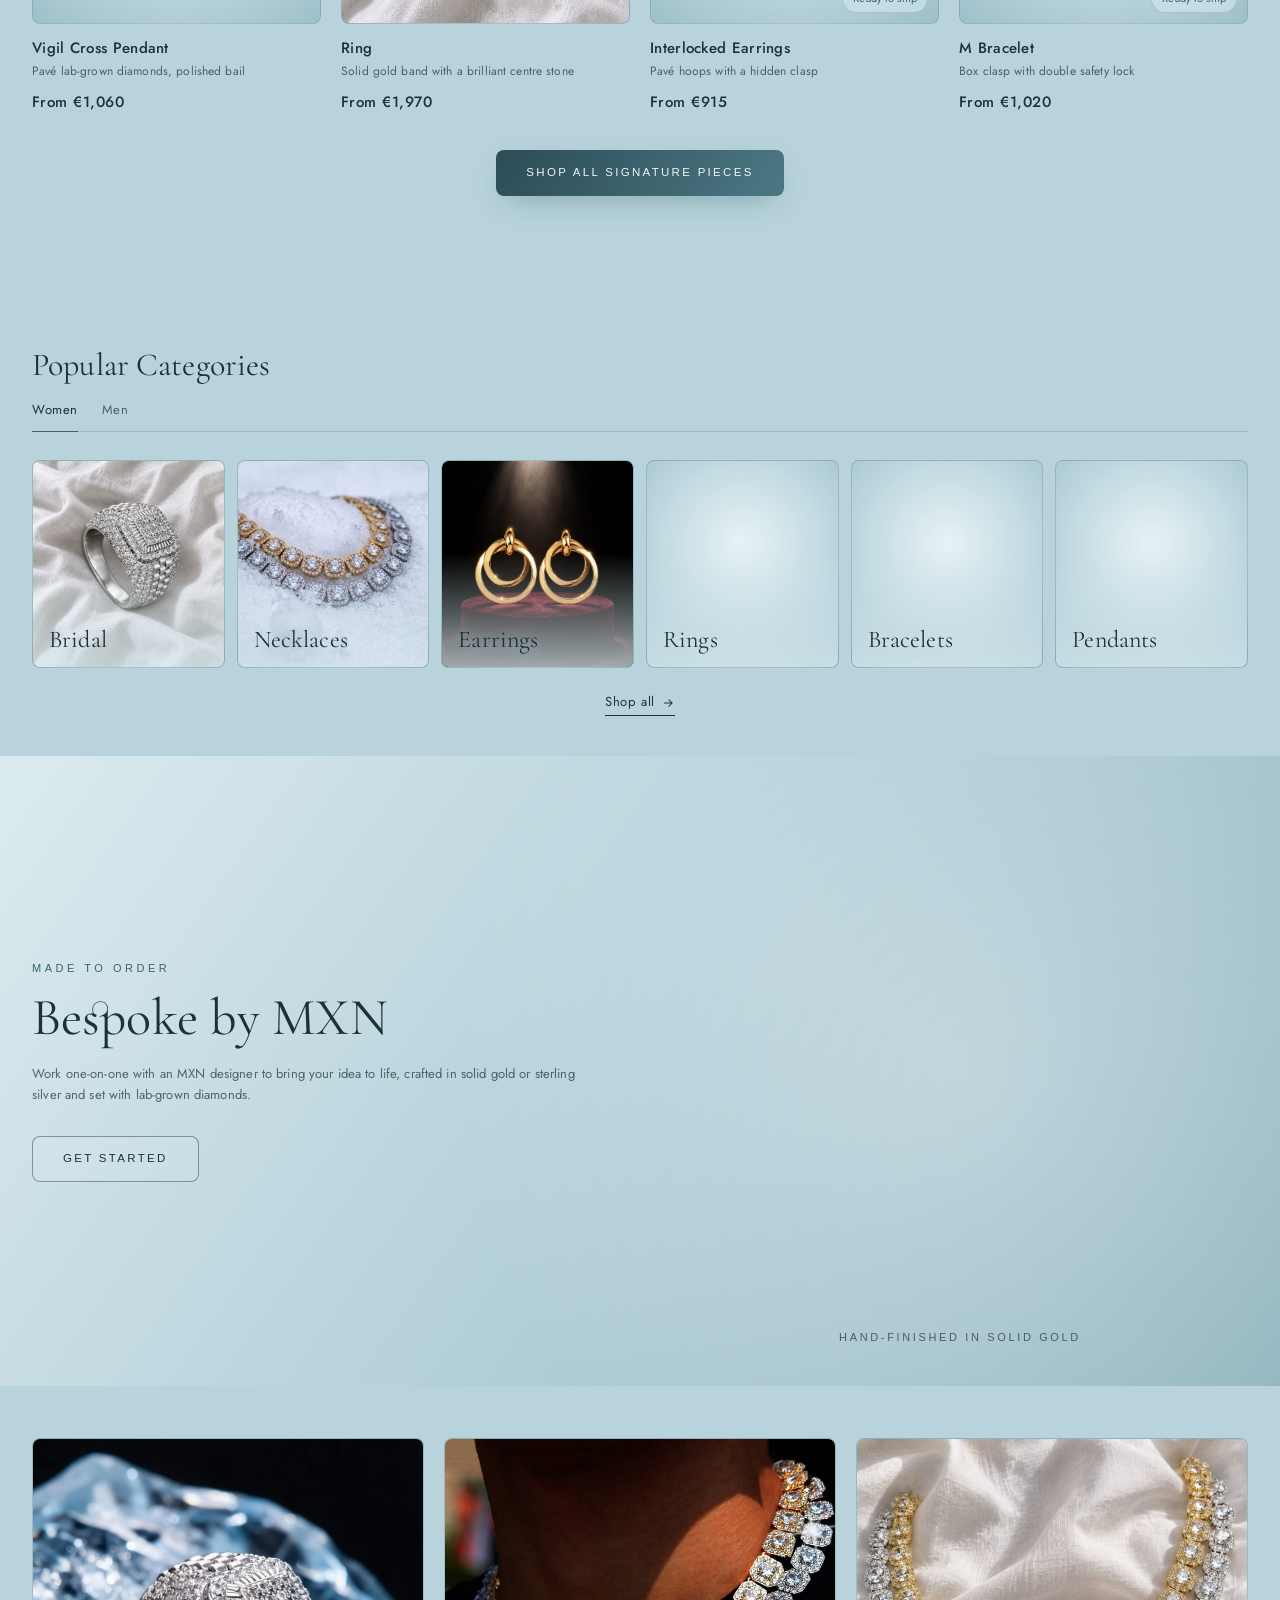
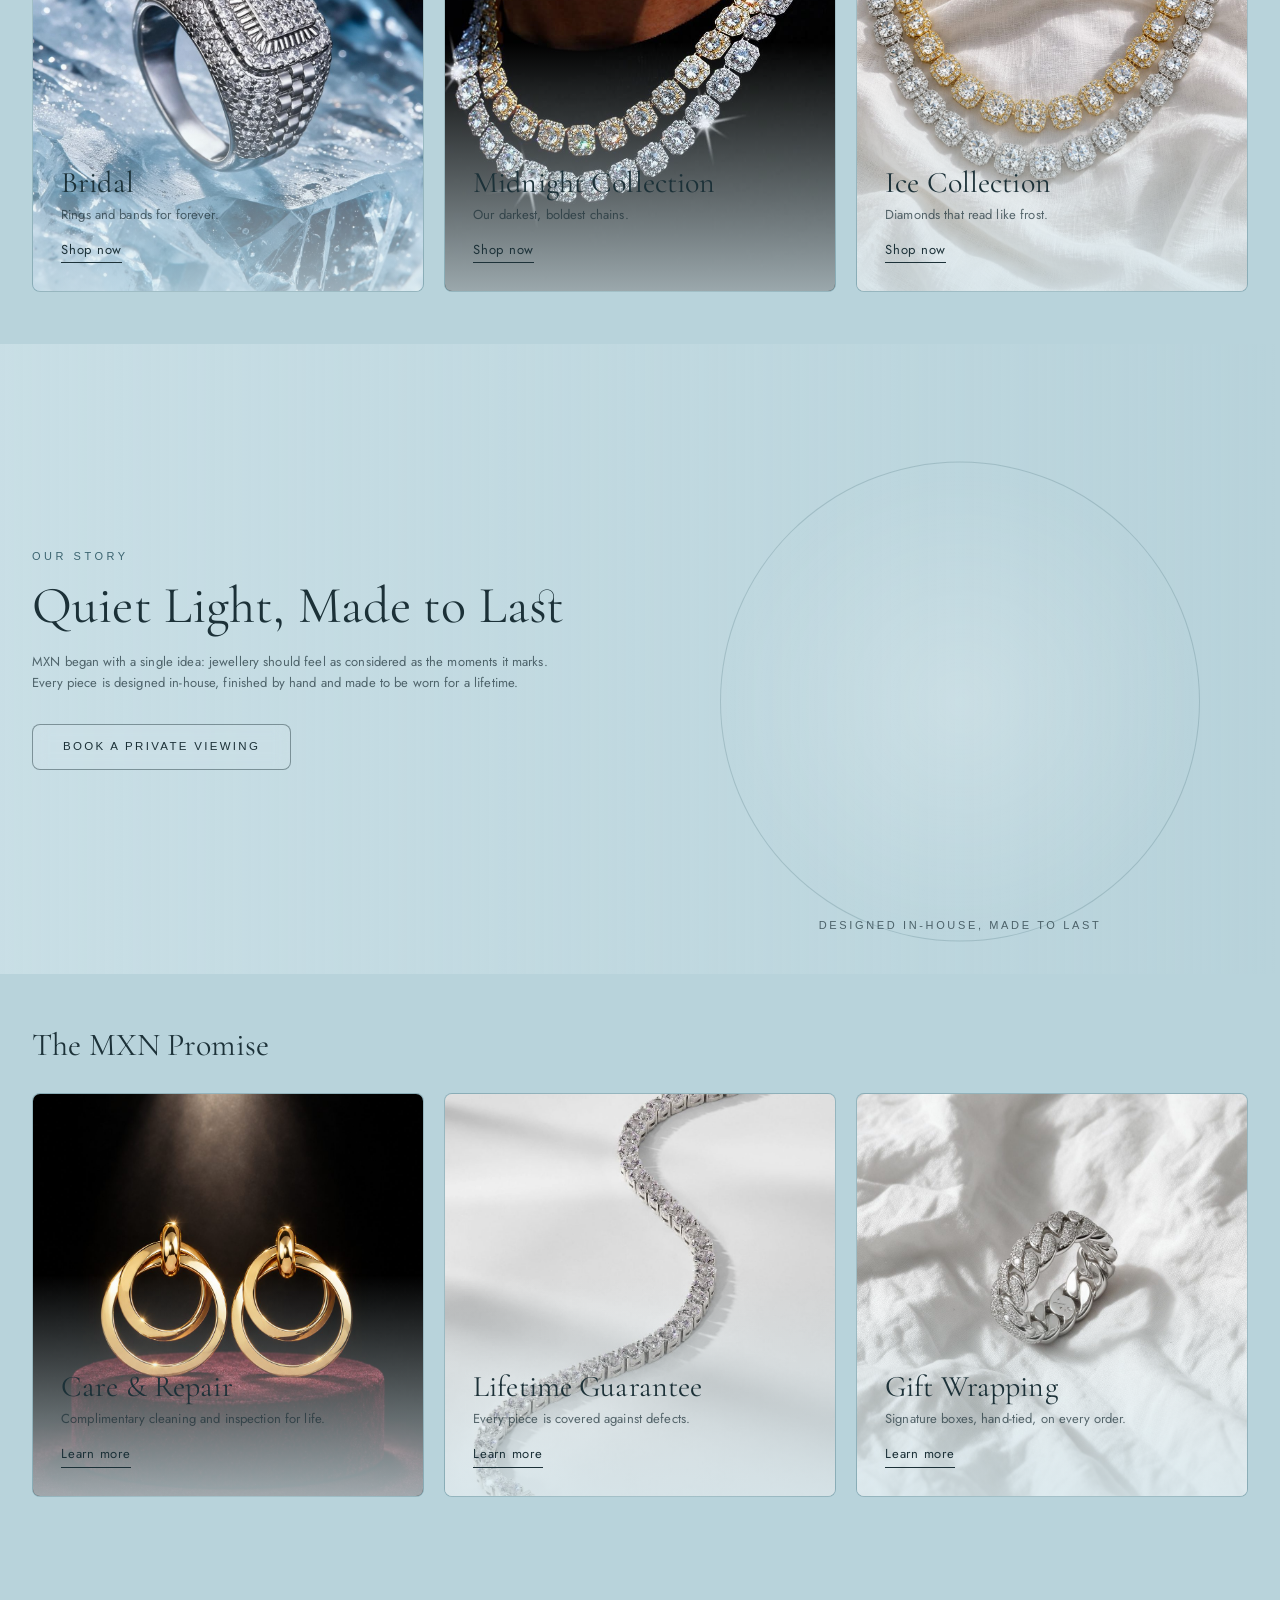
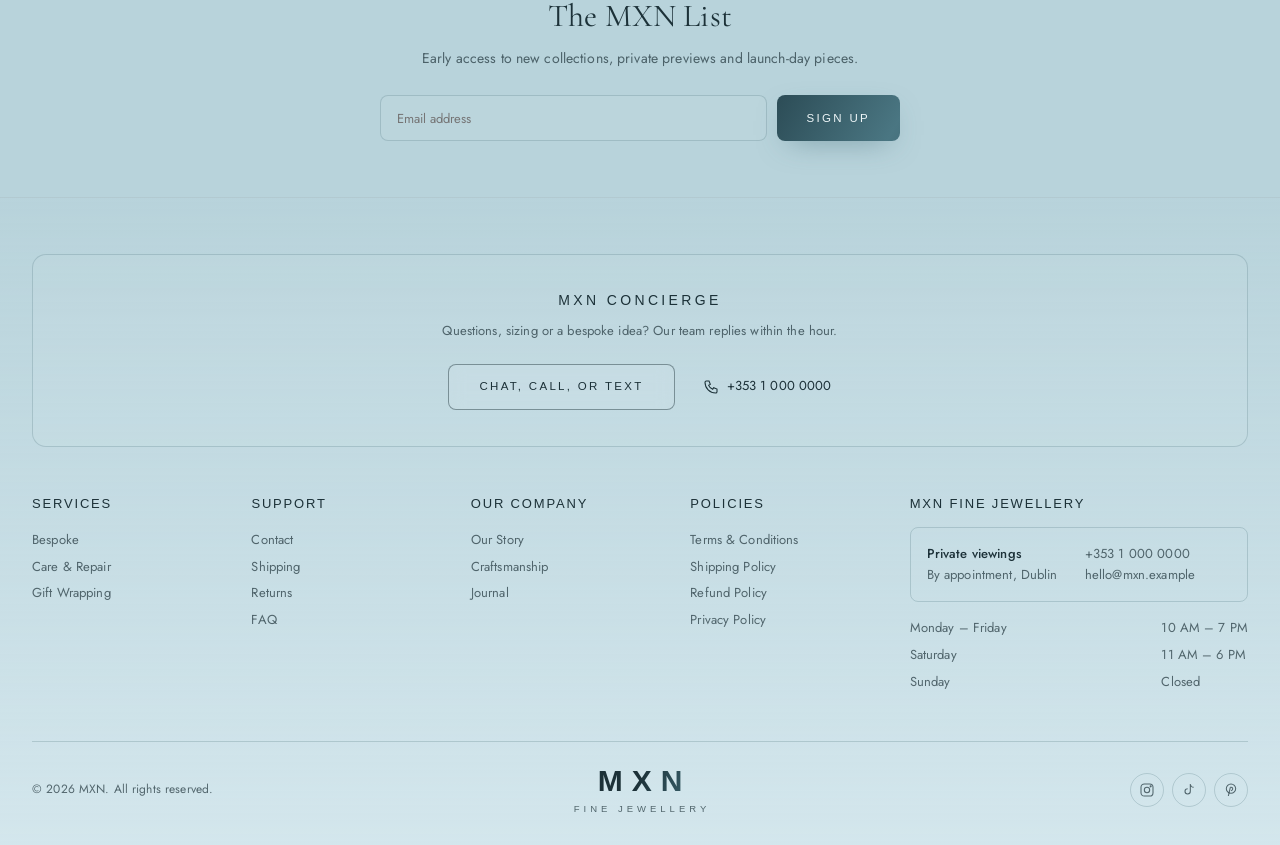
==== commit bc1d17d9: "Motion test: opening logo intro with star twinkle Co-Authored-By: Claude Opus 5.5 <noreply@anthropic" ====
--- a/frost.html
+++ b/frost.html
@@ -9,7 +9,7 @@
 <link rel="preconnect" href="https://fonts.googleapis.com">
 <link rel="preconnect" href="https://fonts.gstatic.com" crossorigin>
 <link rel="stylesheet" href="https://fonts.googleapis.com/css2?family=Cormorant+Garamond:ital,wght@0,400;0,500;0,600;1,400;1,500&family=Jost:wght@300;400;500&family=Syncopate:wght@400;700&display=swap">
-<link rel="stylesheet" href="assets/styles.css?v=mwm4z5dg">
+<link rel="stylesheet" href="assets/styles.css?v=mwm5dtqc">
 <link rel="icon" href="data:image/svg+xml,%3Csvg xmlns='http://www.w3.org/2000/svg' viewBox='0 0 32 32'%3E%3Crect width='32' height='32' rx='6' fill='%23332c4d'/%3E%3Ctext x='16' y='22' text-anchor='middle' font-family='serif' font-size='15' fill='%23b8d3db'%3EM%3C/text%3E%3C/svg%3E">
 </head>
 <body class="page-home">
@@ -367,6 +367,6 @@
 <form class="stack-form" data-thanks="Welcome to the MXN List."><input required type="email" placeholder="Enter your email" aria-label="Email"><button class="btn btn-solid" type="submit">Request access</button></form>
 <button class="link-btn" type="button" data-close>No thanks</button></div></div></div>
 <div class="toast" role="status" aria-live="polite"></div>
-<script src="assets/main.js?v=mwm4z5dg" defer></script>
+<script src="assets/main.js?v=mwm5dtqc" defer></script>
 </body>
 </html>
--- a/assets/styles.css
+++ b/assets/styles.css
@@ -774,6 +774,26 @@
   .hero-scene.has-photo::after { background: linear-gradient(0deg, rgba(var(--shade-rgb), .85) 0%, rgba(var(--shade-rgb), .35) 50%, rgba(var(--shade-rgb), .45) 100%); }
 }
 
+/* ---------- opening intro (Motion test page) ---------- */
+.intro { position: fixed; inset: 0; z-index: 300; display: grid; place-items: center; pointer-events: none; animation: introFailsafe .6s ease 5.2s forwards; }
+.intro-bg { position: absolute; inset: 0; background: var(--bg); pointer-events: auto; }
+.intro-logo { position: relative; display: inline-flex; flex-direction: column; align-items: center; line-height: 1; transform-origin: 0 0; font-size: clamp(64px, 17vw, 132px); }
+.intro-word { position: relative; font: 700 1em/1 var(--f-display); letter-spacing: .3em; padding-left: .3em; background: linear-gradient(110deg, var(--text) 20%, var(--accent) 45%, var(--text) 55%, var(--accent) 80%); background-size: 250% 100%; -webkit-background-clip: text; background-clip: text; color: transparent; opacity: 0; animation: introWord 1.1s var(--ease) .15s forwards, introSheen 2.2s ease-in-out .4s forwards; }
+.intro-sub { margin-top: .84em; font: 400 .25em/1 var(--f-display); letter-spacing: .42em; padding-left: .42em; text-transform: uppercase; color: var(--muted); opacity: 0; animation: introSub .8s ease-out 1s forwards; }
+.intro-star { position: absolute; right: .3em; top: 0; width: .3em; height: .3em; transform: translate(55%, -55%) scale(0); fill: #fff; filter: drop-shadow(0 0 6px rgba(255, 255, 255, .9)) drop-shadow(0 0 14px rgba(var(--accent-rgb), .8)); opacity: 0; animation: introStar .9s ease-out 1.5s forwards; }
+@keyframes introWord { from { opacity: 0; transform: translateY(.25em); letter-spacing: .5em; filter: blur(10px); } to { opacity: 1; transform: none; letter-spacing: .3em; filter: blur(0); } }
+@keyframes introSheen { 0%, 100% { background-position: 0 0; } 50% { background-position: 100% 0; } }
+@keyframes introSub { from { opacity: 0; letter-spacing: .7em; } to { opacity: 1; letter-spacing: .42em; } }
+@keyframes introStar { 0% { opacity: 0; transform: translate(55%, -55%) scale(0) rotate(-60deg); } 35% { opacity: 1; transform: translate(55%, -55%) scale(1.25) rotate(0); } 60% { opacity: 1; transform: translate(55%, -55%) scale(.8) rotate(20deg); } 100% { opacity: 0; transform: translate(55%, -55%) scale(0) rotate(60deg); } }
+@keyframes introFailsafe { to { opacity: 0; visibility: hidden; } }
+html.intro-on { overflow: hidden; }
+html.intro-on .site-header .logo { opacity: 0; }
+html.intro-hold .hero-outer, html.intro-hold .site-header .main-nav, html.intro-hold .site-header .header-tools, html.intro-hold .site-header .menu-btn, html.intro-hold .sample-switch { opacity: 0; }
+html.intro-hold .hero-outer { transform: translateY(48px); }
+html.intro-reveal .hero-outer { transition: opacity 1s var(--ease), transform 1.2s var(--ease); }
+html.intro-reveal .site-header .main-nav, html.intro-reveal .site-header .header-tools, html.intro-reveal .site-header .menu-btn, html.intro-reveal .sample-switch { transition: opacity .8s ease .3s; }
+@media (prefers-reduced-motion: reduce) { .intro { display: none; } }
+
 /* ---------- touch screens: "Add to bag" always showing on product cards ---------- */
 @media (hover: none) {
   .card .quick-add { display: block; opacity: 1; transform: none; }
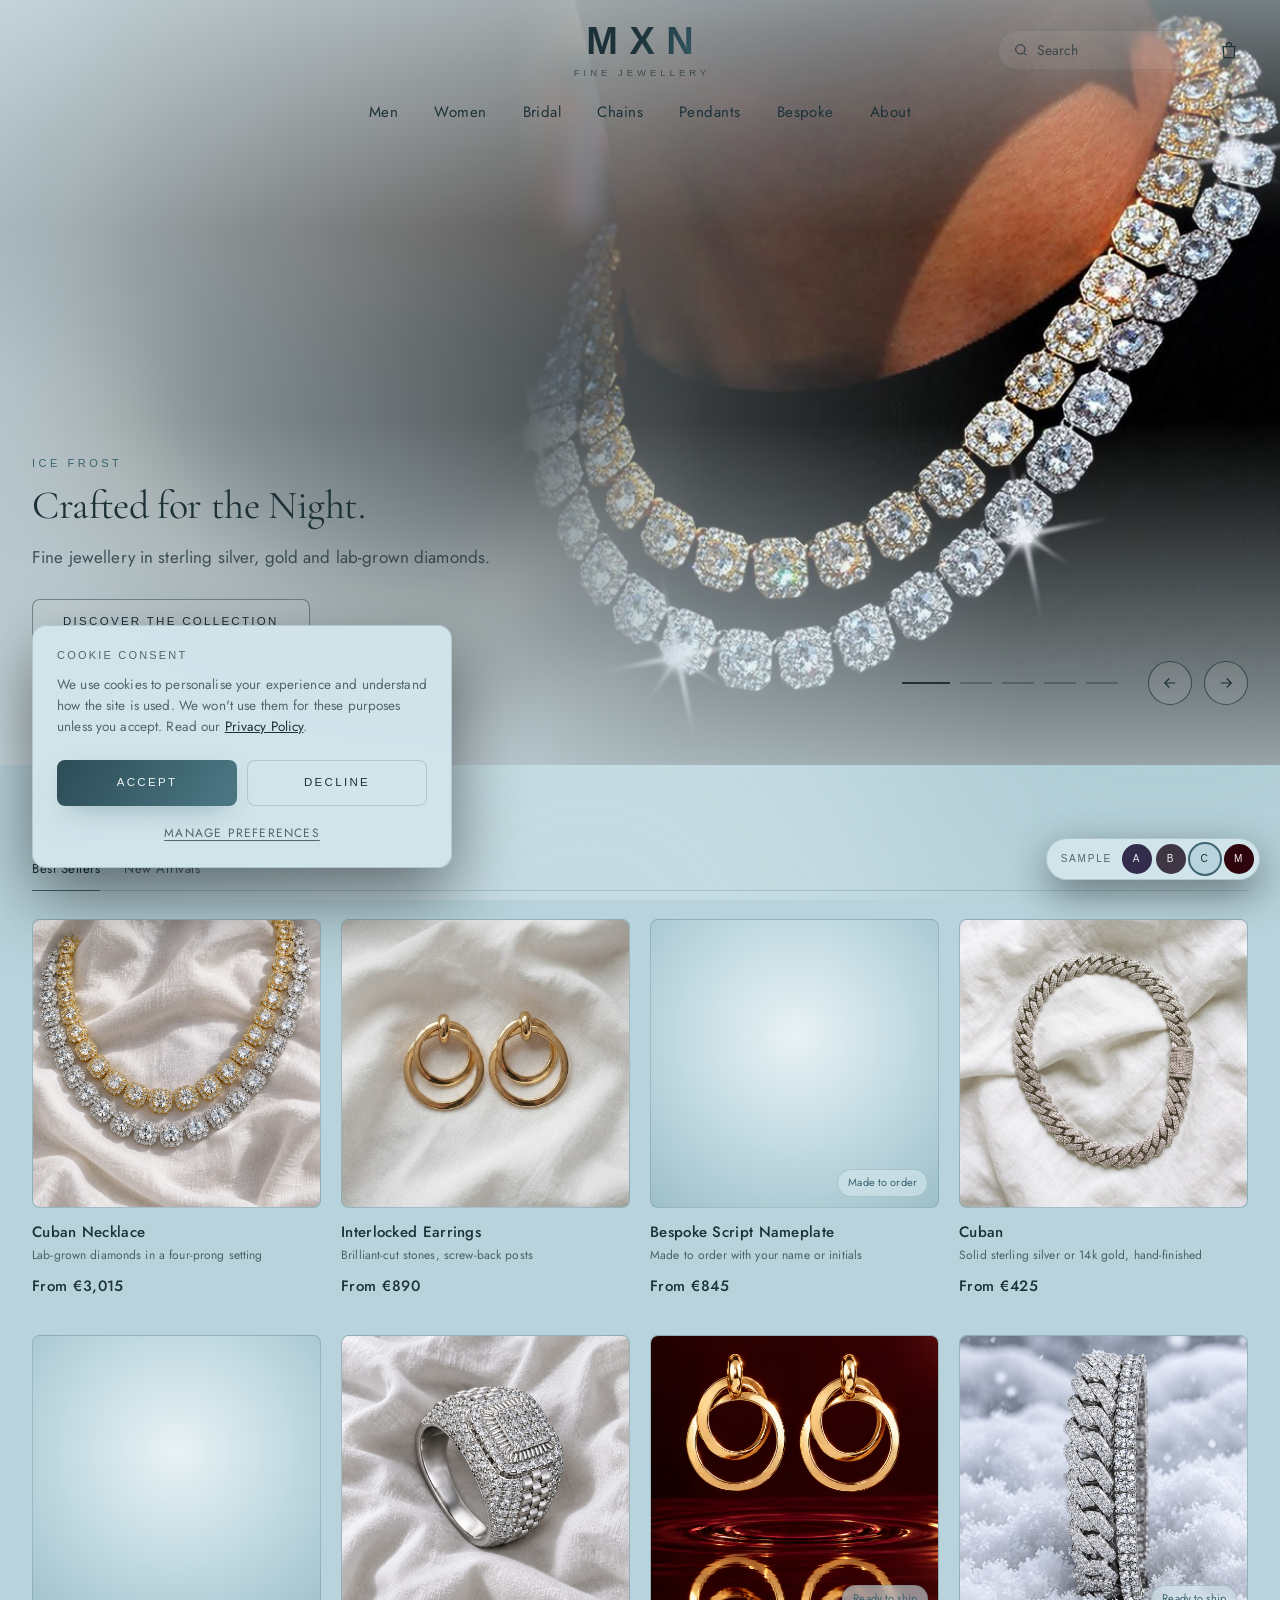
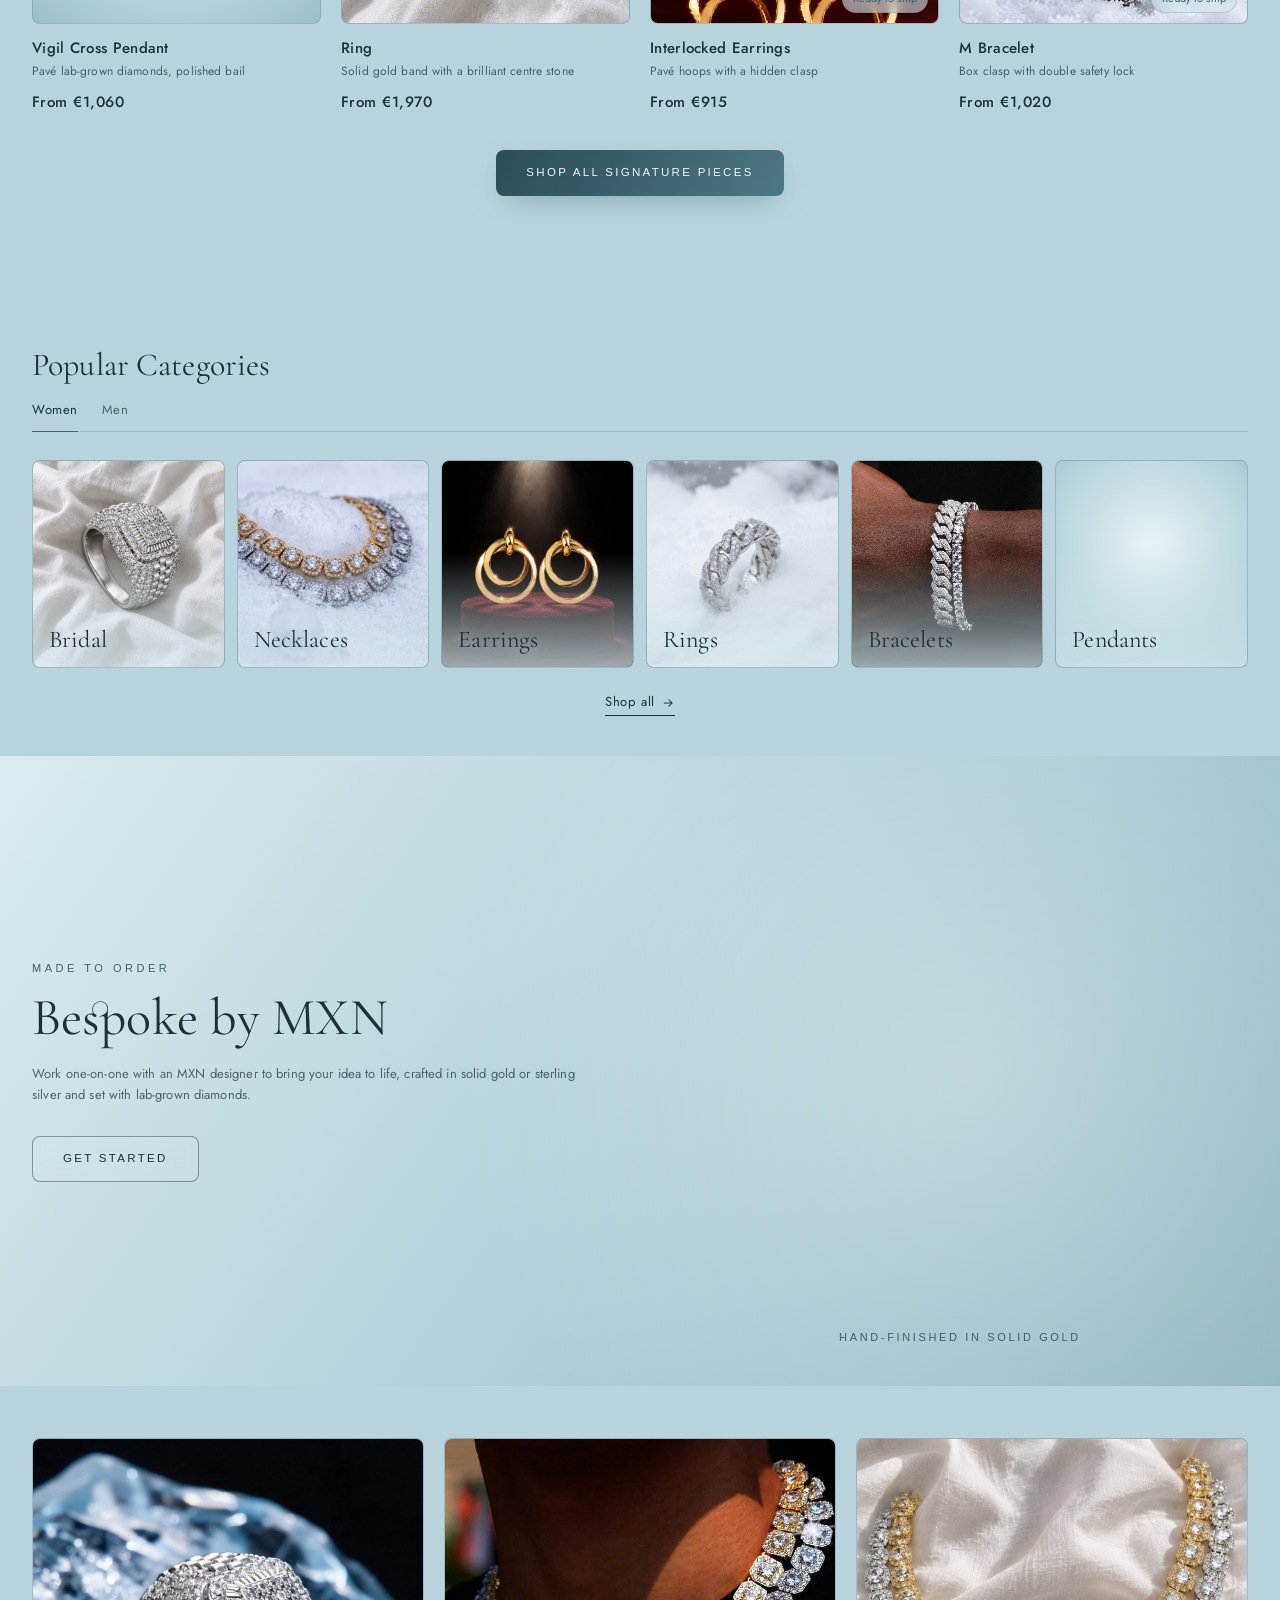
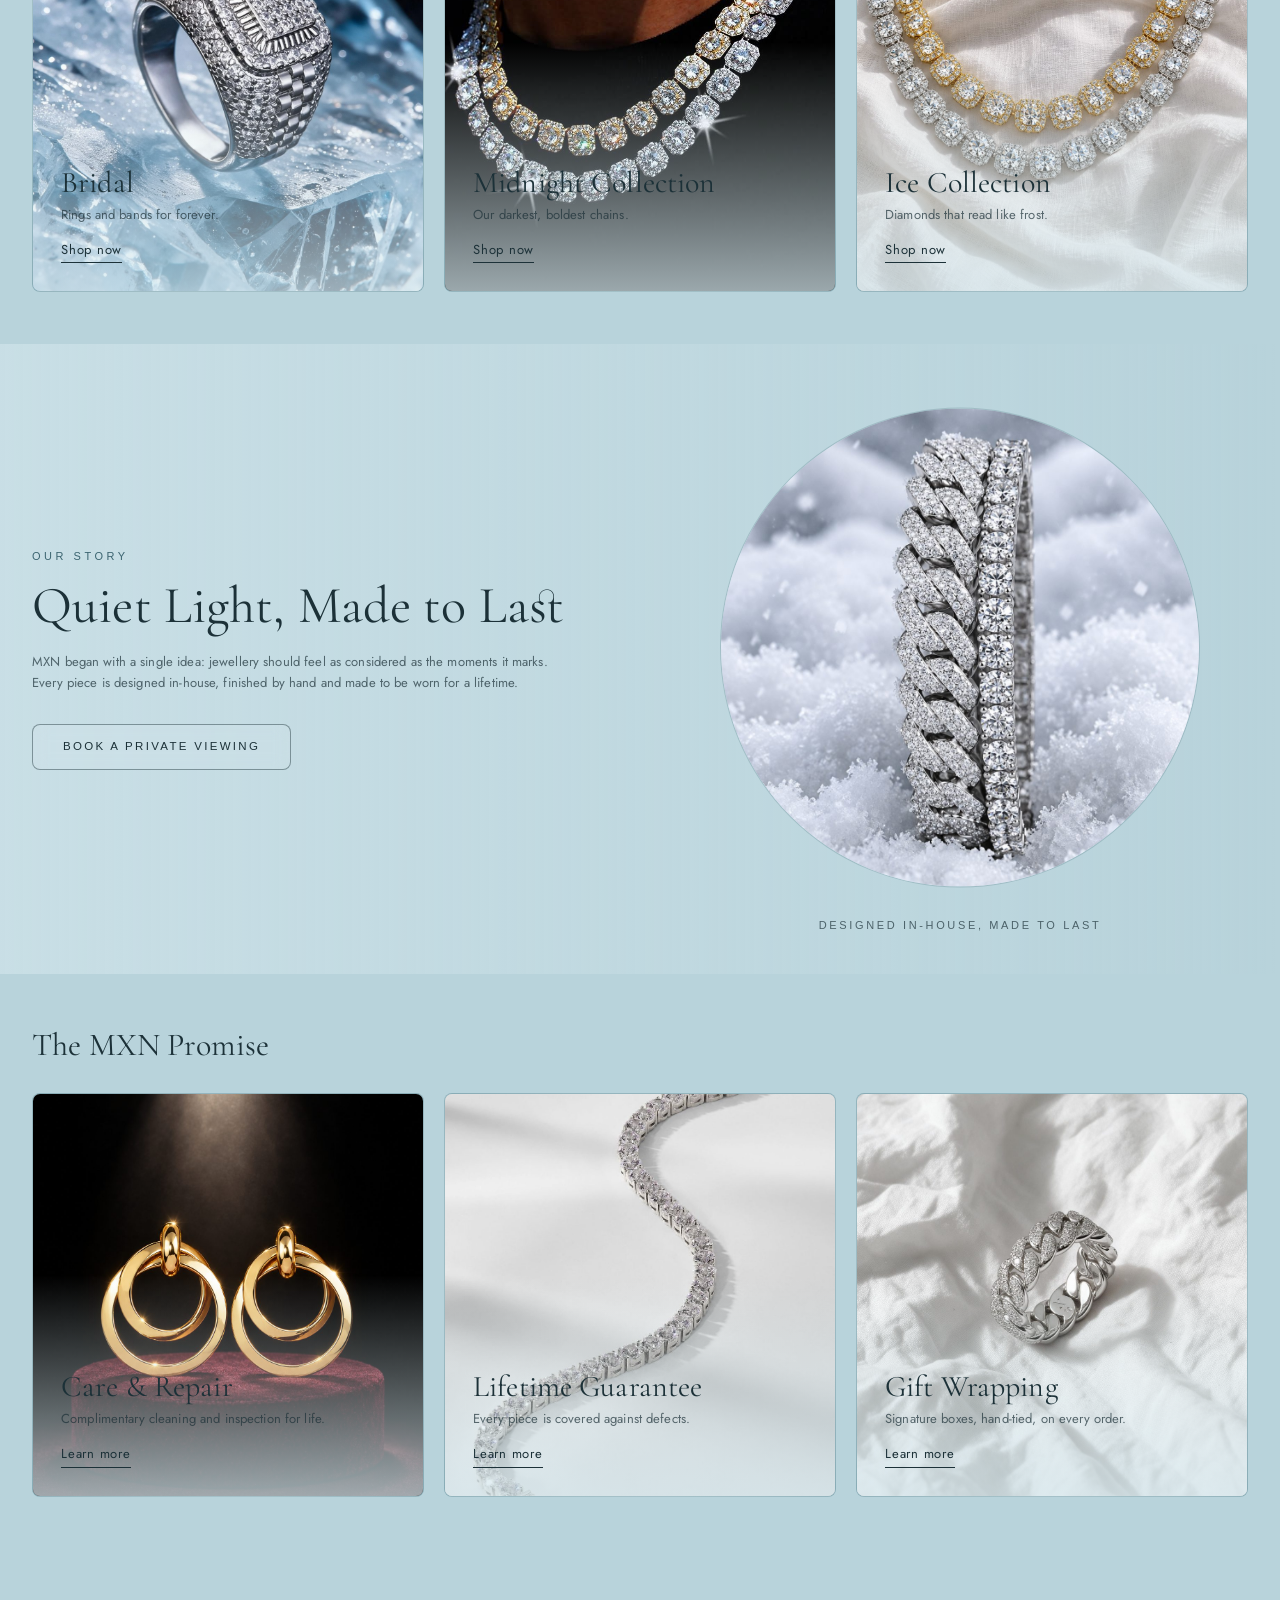
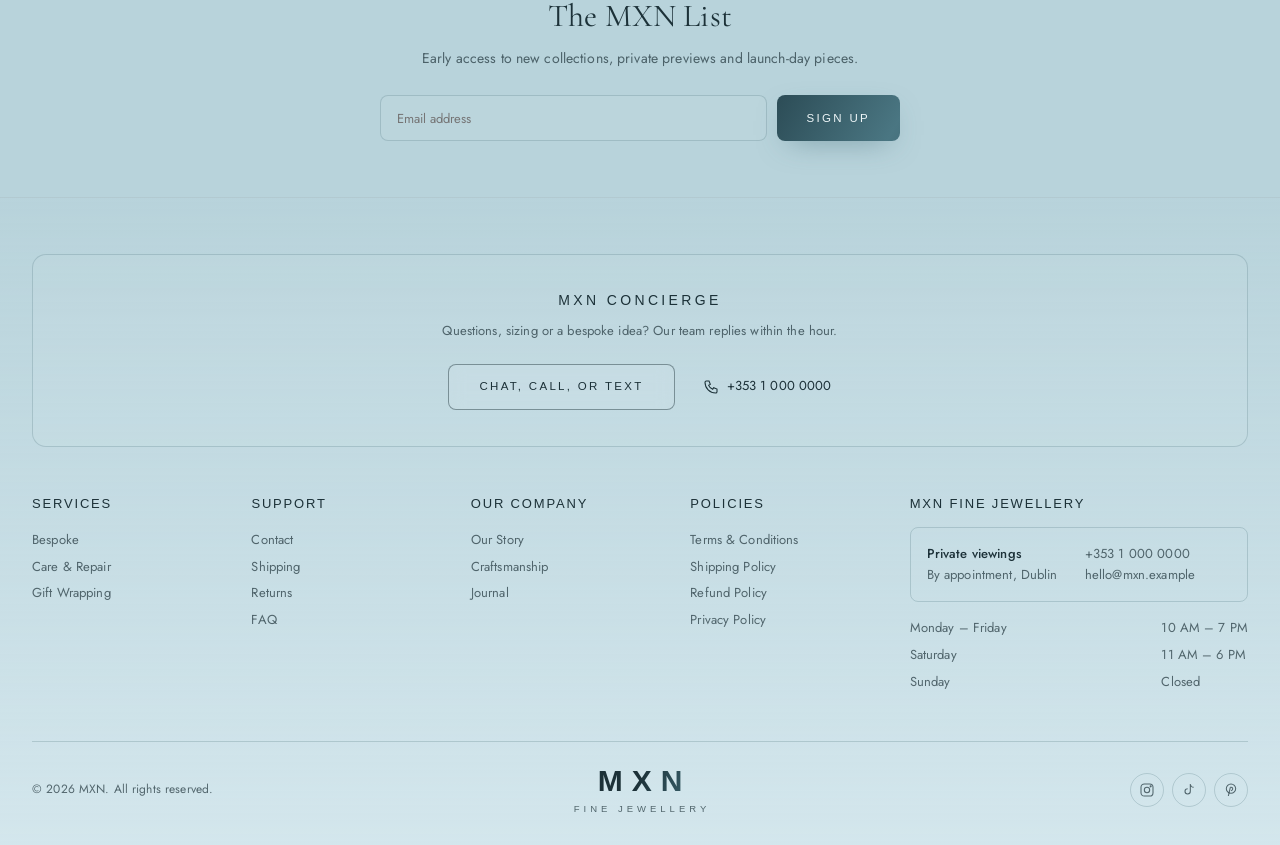
==== commit 2929bad1: "M page: burgundy theme (#2e050d) Co-Authored-By: Claude Opus 5.5 <noreply@anthropic.com>" ====
--- a/frost.html
+++ b/frost.html
@@ -9,7 +9,7 @@
 <link rel="preconnect" href="https://fonts.googleapis.com">
 <link rel="preconnect" href="https://fonts.gstatic.com" crossorigin>
 <link rel="stylesheet" href="https://fonts.googleapis.com/css2?family=Cormorant+Garamond:ital,wght@0,400;0,500;0,600;1,400;1,500&family=Jost:wght@300;400;500&family=Syncopate:wght@400;700&display=swap">
-<link rel="stylesheet" href="assets/styles.css?v=mwm5dtqc">
+<link rel="stylesheet" href="assets/styles.css?v=mwm5tbqy">
 <link rel="icon" href="data:image/svg+xml,%3Csvg xmlns='http://www.w3.org/2000/svg' viewBox='0 0 32 32'%3E%3Crect width='32' height='32' rx='6' fill='%23332c4d'/%3E%3Ctext x='16' y='22' text-anchor='middle' font-family='serif' font-size='15' fill='%23b8d3db'%3EM%3C/text%3E%3C/svg%3E">
 </head>
 <body class="page-home">
@@ -321,7 +321,7 @@
 <div class="footer-base"><span>© 2026 MXN. All rights reserved.</span><a class="logo big" href="home.html"><span class="logo-word">MXN</span><span class="logo-sub">Fine Jewellery</span></a>
 <span class="socials"><a href="#" aria-label="Instagram"><svg viewBox="0 0 24 24" aria-hidden="true"><rect x="3" y="3" width="18" height="18" rx="5"/><circle cx="12" cy="12" r="4"/><circle cx="17.5" cy="6.5" r=".8"/></svg></a><a href="#" aria-label="TikTok"><svg viewBox="0 0 24 24" aria-hidden="true"><path d="M14 3v11a4 4 0 1 1-4-4M14 3c.5 3 2.5 5 5 5"/></svg></a><a href="#" aria-label="Pinterest"><svg viewBox="0 0 24 24" aria-hidden="true"><circle cx="12" cy="10" r="7"/><path d="M11 8l-3 13M11 8c4-1 5 4 1 5"/></svg></a></span></div>
 </footer>
-<div class="sample-switch" role="group" aria-label="Landing page samples"><span>Sample</span><a href="home.html" class="" data-theme-link="amethyst" title="Amethyst Night">A</a><a href="plum.html" class="" data-theme-link="plum" title="Smoked Plum">B</a><a href="frost.html" class="on" data-theme-link="frost" title="Ice Frost">C</a><a href="motion.html" class="" title="Motion test (Amethyst Night with Motion effects)">M</a></div>
+<div class="sample-switch" role="group" aria-label="Landing page samples"><span>Sample</span><a href="home.html" class="" data-theme-link="amethyst" title="Amethyst Night">A</a><a href="plum.html" class="" data-theme-link="plum" title="Smoked Plum">B</a><a href="frost.html" class="on" data-theme-link="frost" title="Ice Frost">C</a><a href="motion.html" class="" title="Motion test (Burgundy Night with Motion effects)">M</a></div>
 
 <div class="scrim" data-close></div>
 <aside class="drawer drawer-left mobile-menu" id="mobile-menu" aria-label="Menu" role="dialog" aria-modal="true" hidden>
@@ -367,6 +367,6 @@
 <form class="stack-form" data-thanks="Welcome to the MXN List."><input required type="email" placeholder="Enter your email" aria-label="Email"><button class="btn btn-solid" type="submit">Request access</button></form>
 <button class="link-btn" type="button" data-close>No thanks</button></div></div></div>
 <div class="toast" role="status" aria-live="polite"></div>
-<script src="assets/main.js?v=mwm5dtqc" defer></script>
+<script src="assets/main.js?v=mwm5tbqy" defer></script>
 </body>
 </html>
--- a/assets/styles.css
+++ b/assets/styles.css
@@ -90,6 +90,30 @@
   --o1: #e4f0f3; --o2: #a3c4ce; --o3: #cfe2e8; --o4: rgba(255, 255, 255, .6);
   --btn-bg: linear-gradient(120deg, #2c4c56, #4a7682 50%, #2c4c56);
   --btn-text: #eef6f8;
+}
+
+/* M (Motion test) = burgundy, built from #2e050d */
+html[data-theme='burgundy'] {
+  --base-rgb: 46, 5, 13;
+  --bg: #1f0309;
+  --bg2: #2e050d;
+  --text: #f7edef;
+  --text-rgb: 247, 237, 239;
+  --muted: rgba(247, 237, 239, .64);
+  --accent: #e9c4cc;
+  --accent-rgb: 233, 196, 204;
+  --glow-rgb: 214, 110, 132;
+  --shade-rgb: 20, 2, 6;
+  --hi-rgb: 255, 255, 255;
+  --line: rgba(233, 196, 204, .17);
+  --header-bg: rgba(31, 3, 9, .86);
+  --panel-bg: rgba(44, 6, 14, .97);
+  --surface: linear-gradient(160deg, #4d0d1b, #2e050d);
+  --tile: radial-gradient(circle at 50% 40%, #5e1324 0%, #2e050d 55%, #1a0207 100%);
+  --hero: linear-gradient(125deg, #5e1324 0%, #2e050d 45%, #160105 100%);
+  --o1: #2e050d; --o2: #6e1729; --o3: #420a16; --o4: rgba(233, 196, 204, .24);
+  --btn-bg: linear-gradient(120deg, #e9c4cc, #fbf1f3 50%, #e9c4cc);
+  --btn-text: #2e050d;
 }
 
 /* ---- base ---- */
@@ -503,6 +527,7 @@
 .sample-switch a[data-theme-link='amethyst'] { background: #332c4d; color: #ece9f6; }
 .sample-switch a[data-theme-link='plum'] { background: #3e3642; color: #f2eef3; }
 .sample-switch a[data-theme-link='frost'] { background: #b8d3db; color: #1c3138; }
+.sample-switch a[href$='samples/motion/'], .sample-switch a[href$='motion.html'] { background: #2e050d; color: #f7edef; }
 .sample-switch a:hover { transform: scale(1.1); }
 .sample-switch a.on { box-shadow: 0 0 0 2px var(--accent); }
 
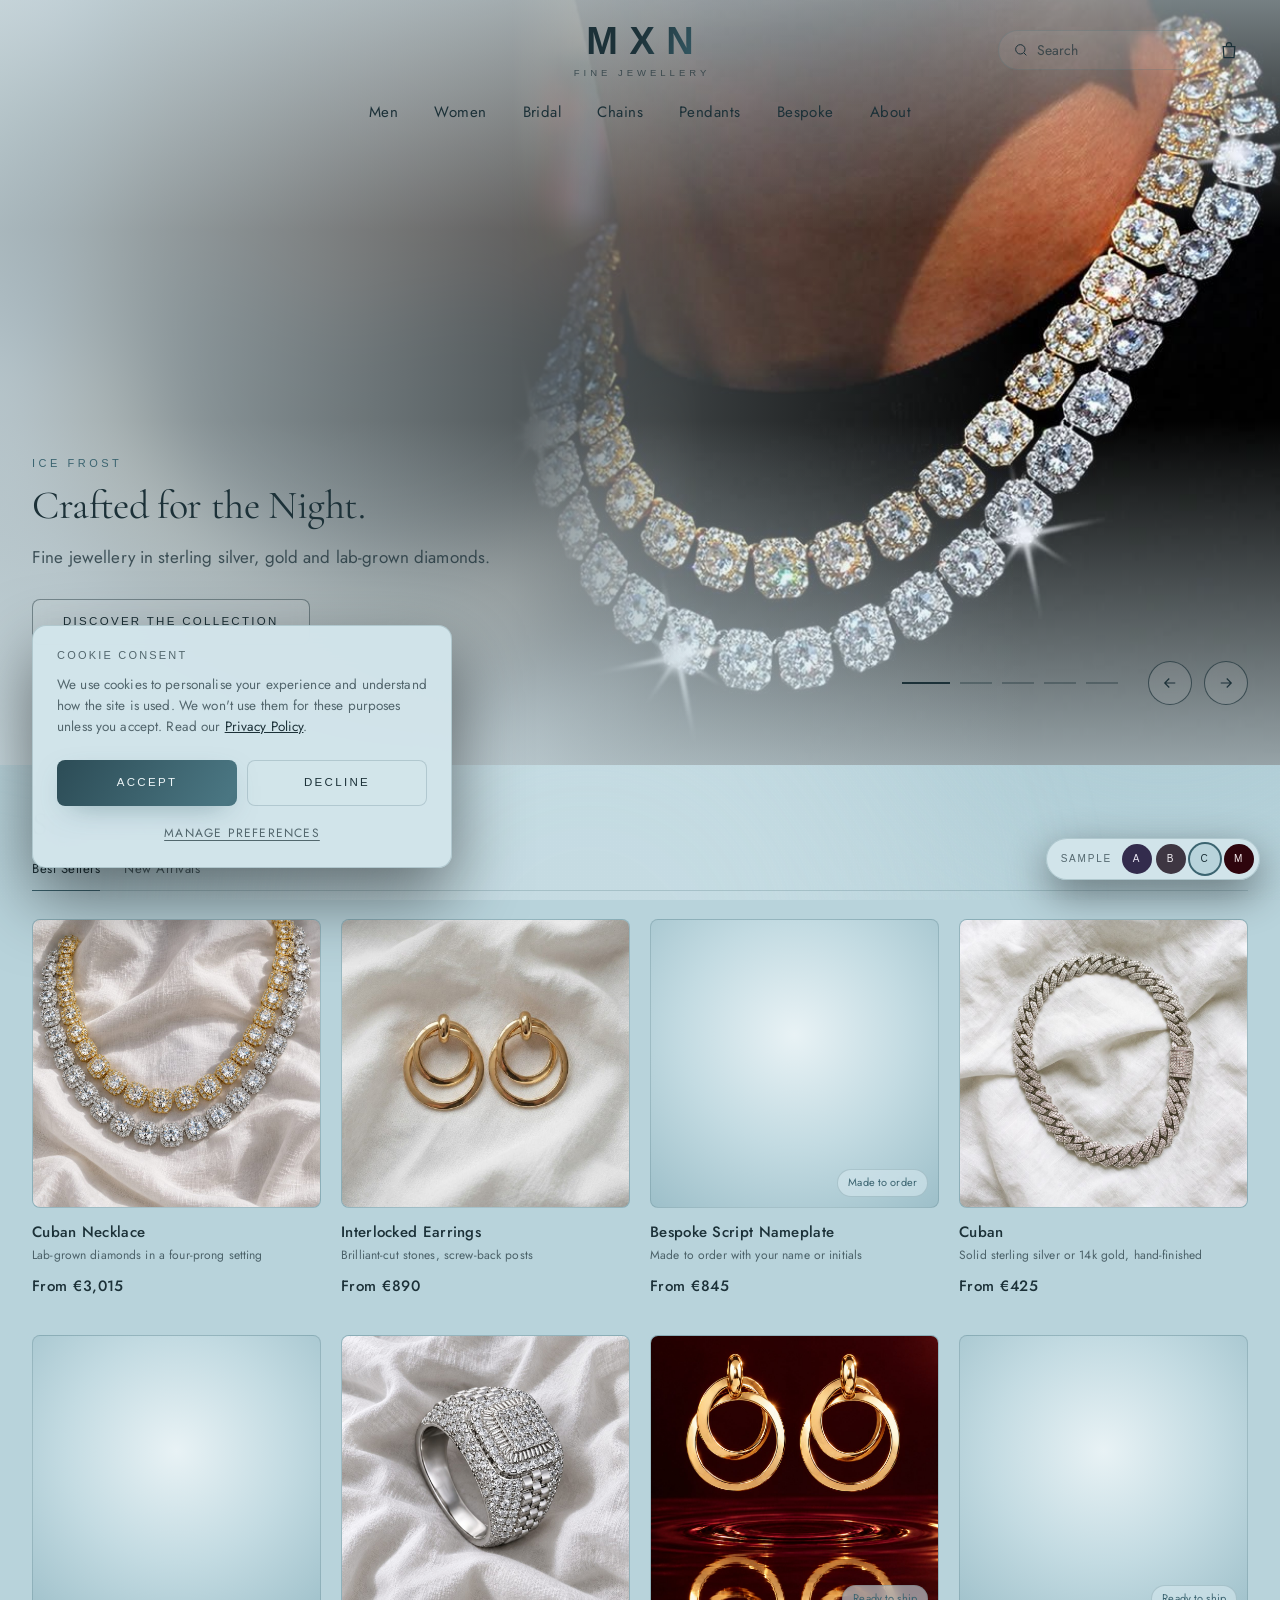
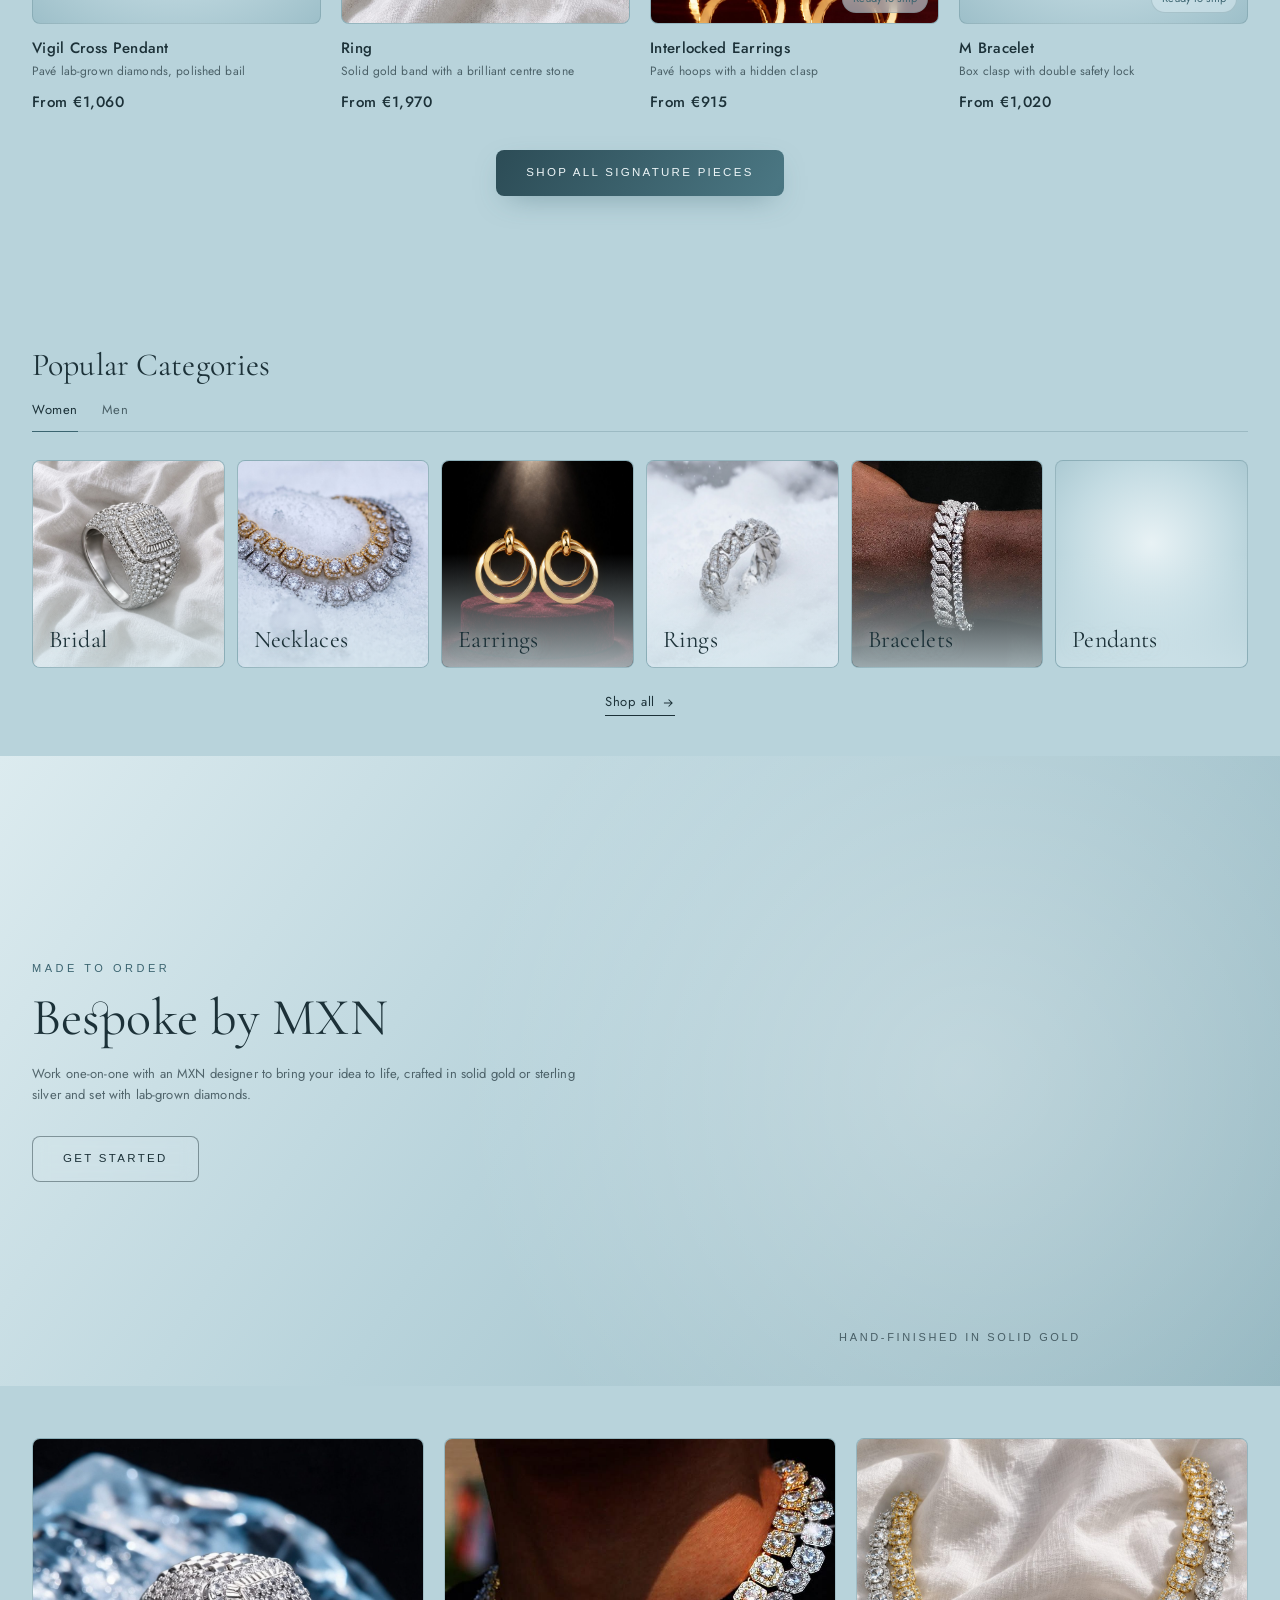
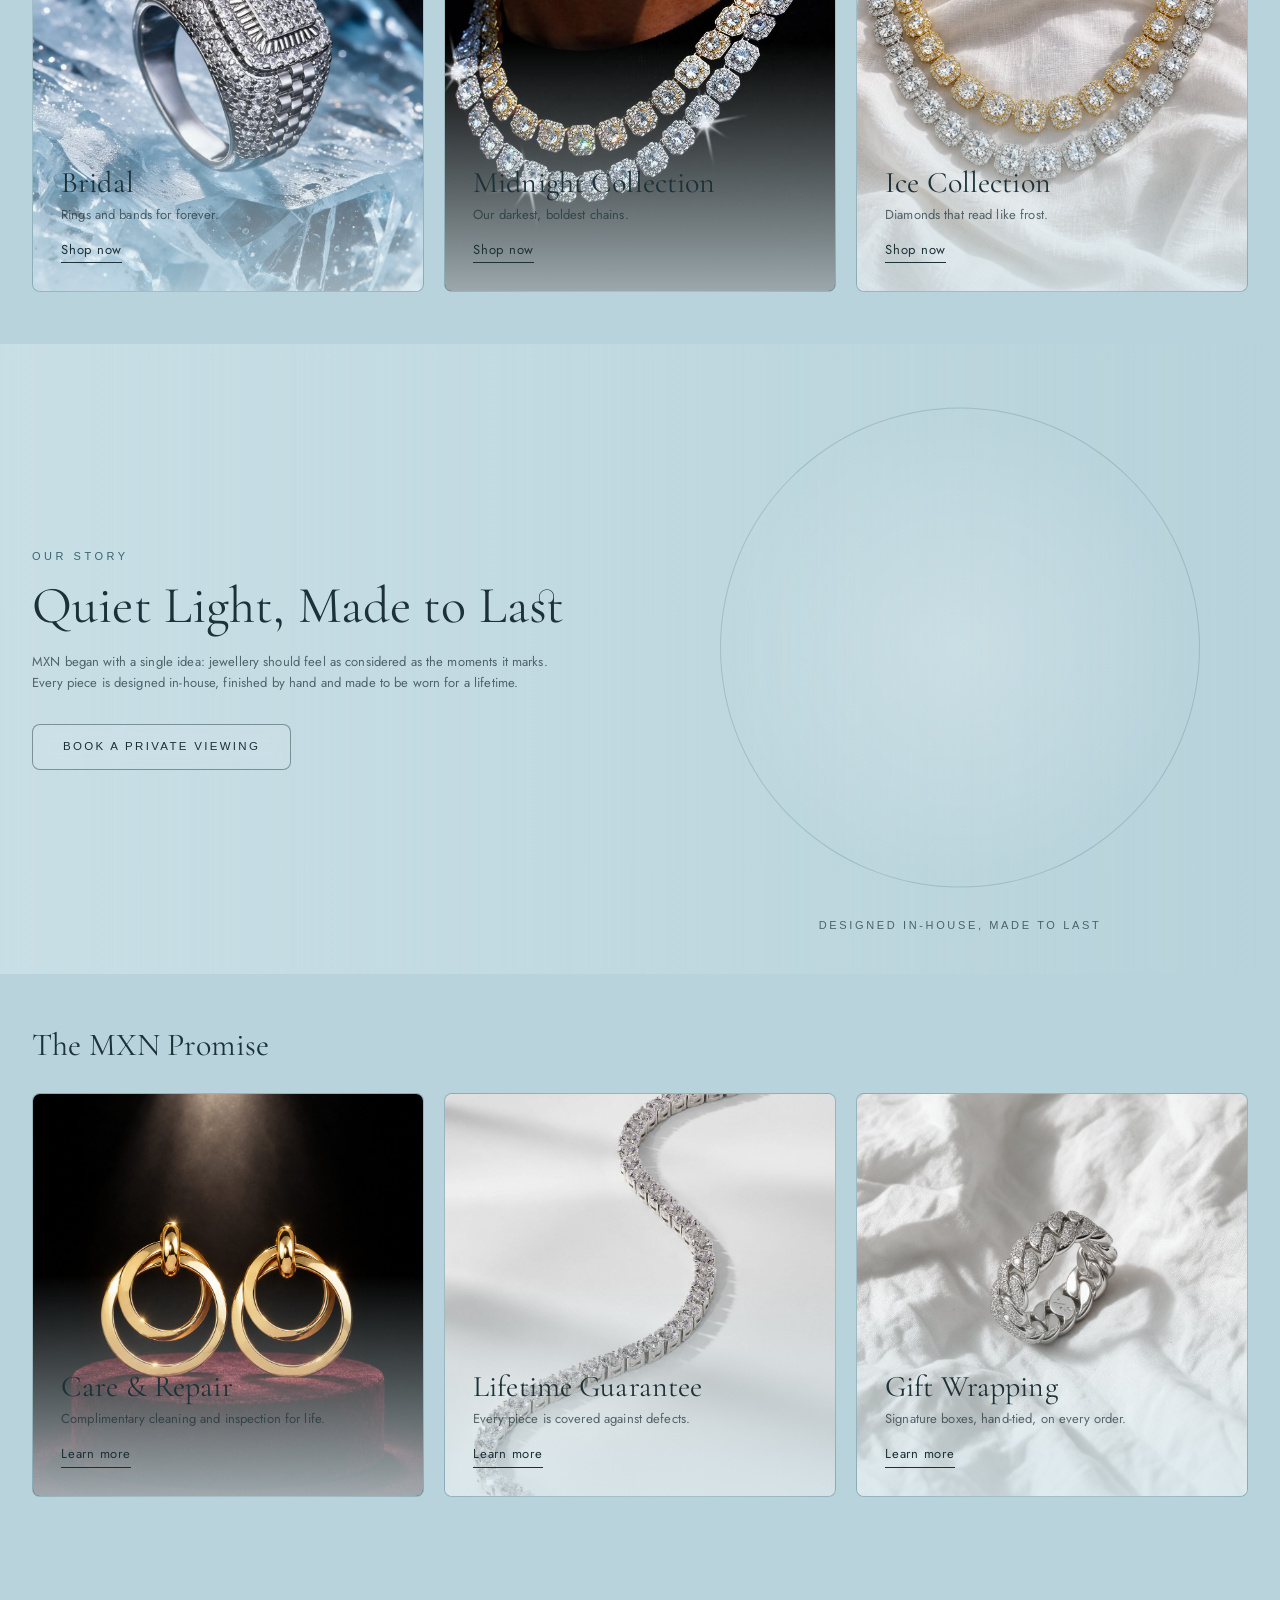
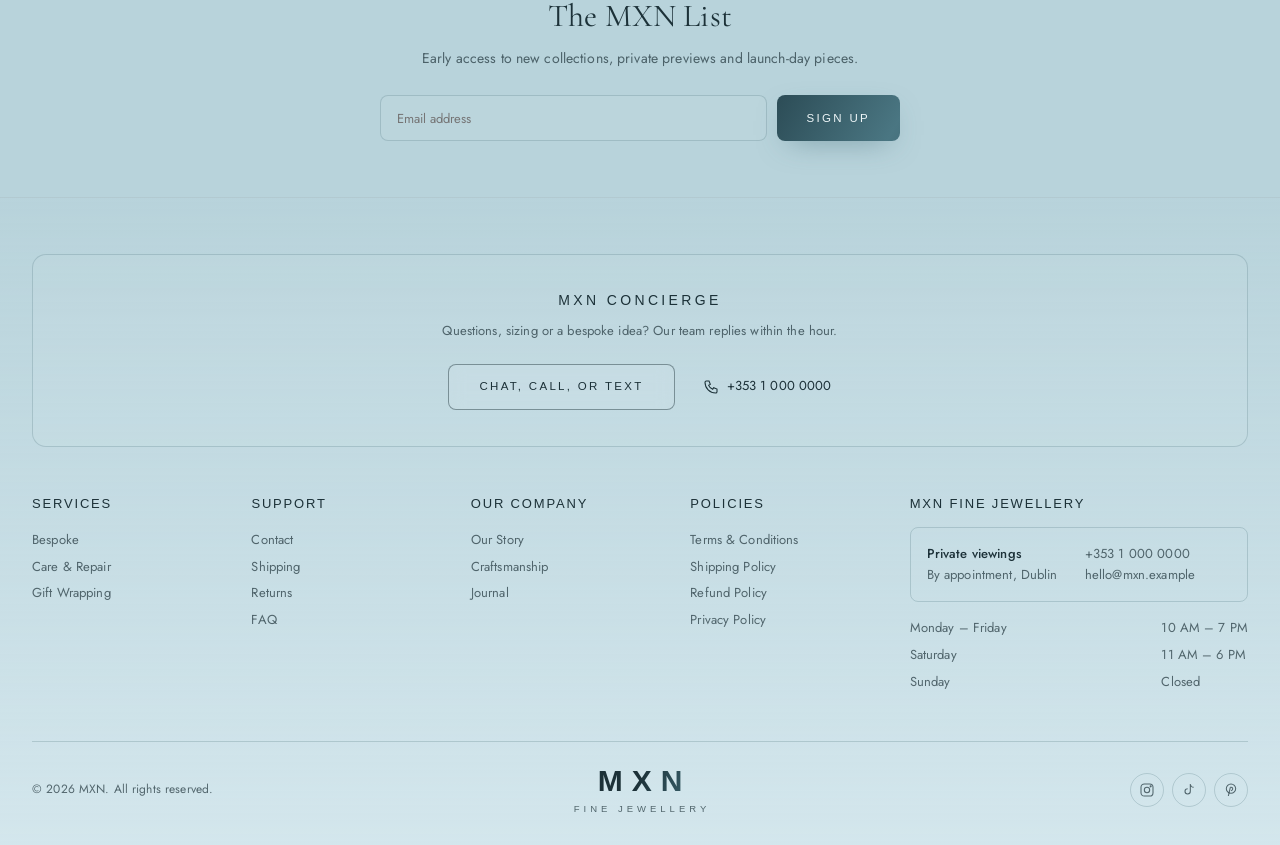
==== commit 302240da: "Intro plays on first visit of the day only Co-Authored-By: Claude Opus 5.5 <noreply@anthropic.com>" ====
--- a/frost.html
+++ b/frost.html
@@ -9,7 +9,7 @@
 <link rel="preconnect" href="https://fonts.googleapis.com">
 <link rel="preconnect" href="https://fonts.gstatic.com" crossorigin>
 <link rel="stylesheet" href="https://fonts.googleapis.com/css2?family=Cormorant+Garamond:ital,wght@0,400;0,500;0,600;1,400;1,500&family=Jost:wght@300;400;500&family=Syncopate:wght@400;700&display=swap">
-<link rel="stylesheet" href="assets/styles.css?v=mwm5tbqy">
+<link rel="stylesheet" href="assets/styles.css?v=mwm6lv3z">
 <link rel="icon" href="data:image/svg+xml,%3Csvg xmlns='http://www.w3.org/2000/svg' viewBox='0 0 32 32'%3E%3Crect width='32' height='32' rx='6' fill='%23332c4d'/%3E%3Ctext x='16' y='22' text-anchor='middle' font-family='serif' font-size='15' fill='%23b8d3db'%3EM%3C/text%3E%3C/svg%3E">
 </head>
 <body class="page-home">
@@ -349,7 +349,13 @@
 <aside class="drawer drawer-right" id="bag" aria-label="Your bag" role="dialog" aria-modal="true" hidden>
 <div class="drawer-head"><h3>Your bag</h3><button class="icon-btn round" type="button" aria-label="Close" data-close><svg viewBox="0 0 24 24" aria-hidden="true"><path d="M6 6l12 12M18 6L6 18"/></svg></button></div>
 <ul class="bag-list"></ul><p class="bag-empty muted">Your bag is empty.</p>
-<a class="btn btn-solid" href="mens-jewelry.html">Continue shopping</a>
+<div class="bag-foot" hidden>
+<button class="btn btn-glass bag-checkout" type="button" data-checkout>Checkout</button>
+<div class="bag-clear-wrap"><button class="bag-clear" type="button" aria-haspopup="dialog" aria-expanded="false" aria-controls="clear-confirm">Clear bag</button>
+<div class="confirm-bubble" id="clear-confirm" role="alertdialog" aria-labelledby="clear-confirm-q" hidden><p id="clear-confirm-q">Are you sure you want to clear your bag?</p>
+<div class="cb-actions"><button class="btn btn-solid" type="button" data-clear-yes>Yes, clear</button><button class="btn btn-line" type="button" data-clear-no>Cancel</button></div></div></div>
+</div>
+<a class="btn btn-line bag-continue" href="mens-jewelry.html">Continue shopping</a>
 </aside>
 
 <div class="modal" id="prefs" role="dialog" aria-modal="true" aria-label="Cookie and privacy preferences" hidden>
@@ -367,6 +373,6 @@
 <form class="stack-form" data-thanks="Welcome to the MXN List."><input required type="email" placeholder="Enter your email" aria-label="Email"><button class="btn btn-solid" type="submit">Request access</button></form>
 <button class="link-btn" type="button" data-close>No thanks</button></div></div></div>
 <div class="toast" role="status" aria-live="polite"></div>
-<script src="assets/main.js?v=mwm5tbqy" defer></script>
+<script src="assets/main.js?v=mwm6lv3z" defer></script>
 </body>
 </html>
--- a/assets/styles.css
+++ b/assets/styles.css
@@ -799,6 +799,25 @@
   .hero-scene.has-photo::after { background: linear-gradient(0deg, rgba(var(--shade-rgb), .85) 0%, rgba(var(--shade-rgb), .35) 50%, rgba(var(--shade-rgb), .45) 100%); }
 }
 
+/* ---------- bag: checkout (glass) + clear (plain text) with confirm bubble ---------- */
+.bag-foot { margin-top: 22px; display: flex; flex-direction: column; gap: 14px; }
+.bag-foot[hidden] { display: none; }
+.bag-checkout { width: 100%; min-height: 52px; border-color: rgba(var(--text-rgb), .5); background: rgba(var(--hi-rgb), .1); backdrop-filter: blur(14px) saturate(1.3); -webkit-backdrop-filter: blur(14px) saturate(1.3);
+  box-shadow: 0 18px 40px -14px rgba(0, 0, 0, .75), 0 6px 26px -10px rgba(var(--glow-rgb), .45), inset 0 1px 0 rgba(255, 255, 255, .25); }
+.bag-checkout:hover { background: rgba(var(--hi-rgb), .18); box-shadow: 0 24px 50px -14px rgba(0, 0, 0, .8), 0 8px 32px -8px rgba(var(--glow-rgb), .6), inset 0 1px 0 rgba(255, 255, 255, .35); }
+.bag-continue { width: 100%; margin-top: 12px; }
+.bag-clear-wrap { position: relative; align-self: center; }
+.bag-clear { padding: 6px 4px; font-size: 13px; letter-spacing: .06em; color: var(--text); opacity: .55; text-decoration: none; text-underline-offset: 4px; transition: opacity .25s; }
+.bag-clear:hover, .bag-clear:focus-visible, .bag-clear[aria-expanded='true'] { opacity: 1; text-decoration: underline; }
+.confirm-bubble { position: absolute; bottom: calc(100% + 12px); left: 50%; z-index: 5; width: 270px; padding: 16px; border-radius: var(--radius-lg); text-align: center;
+  background: var(--panel-bg); border: 1px solid var(--line); box-shadow: 0 22px 50px -12px rgba(0, 0, 0, .7); backdrop-filter: blur(12px); -webkit-backdrop-filter: blur(12px);
+  opacity: 0; transform: translate(-50%, 6px) scale(.96); transform-origin: 50% 100%; transition: opacity .25s ease, transform .3s var(--ease); }
+.confirm-bubble.show { opacity: 1; transform: translate(-50%, 0) scale(1); }
+.confirm-bubble::after { content: ''; position: absolute; top: 100%; left: 50%; width: 12px; height: 12px; margin: -6px 0 0 -6px; background: inherit; border: inherit; border-width: 0 1px 1px 0; transform: rotate(45deg); }
+.confirm-bubble p { margin: 0 0 14px; font-size: 14px; line-height: 1.45; }
+.cb-actions { display: flex; gap: 8px; }
+.cb-actions .btn { flex: 1; min-height: 38px; padding: 0 12px; font-size: 10px; }
+
 /* ---------- opening intro (Motion test page) ---------- */
 .intro { position: fixed; inset: 0; z-index: 300; display: grid; place-items: center; pointer-events: none; animation: introFailsafe .6s ease 5.2s forwards; }
 .intro-bg { position: absolute; inset: 0; background: var(--bg); pointer-events: auto; }
